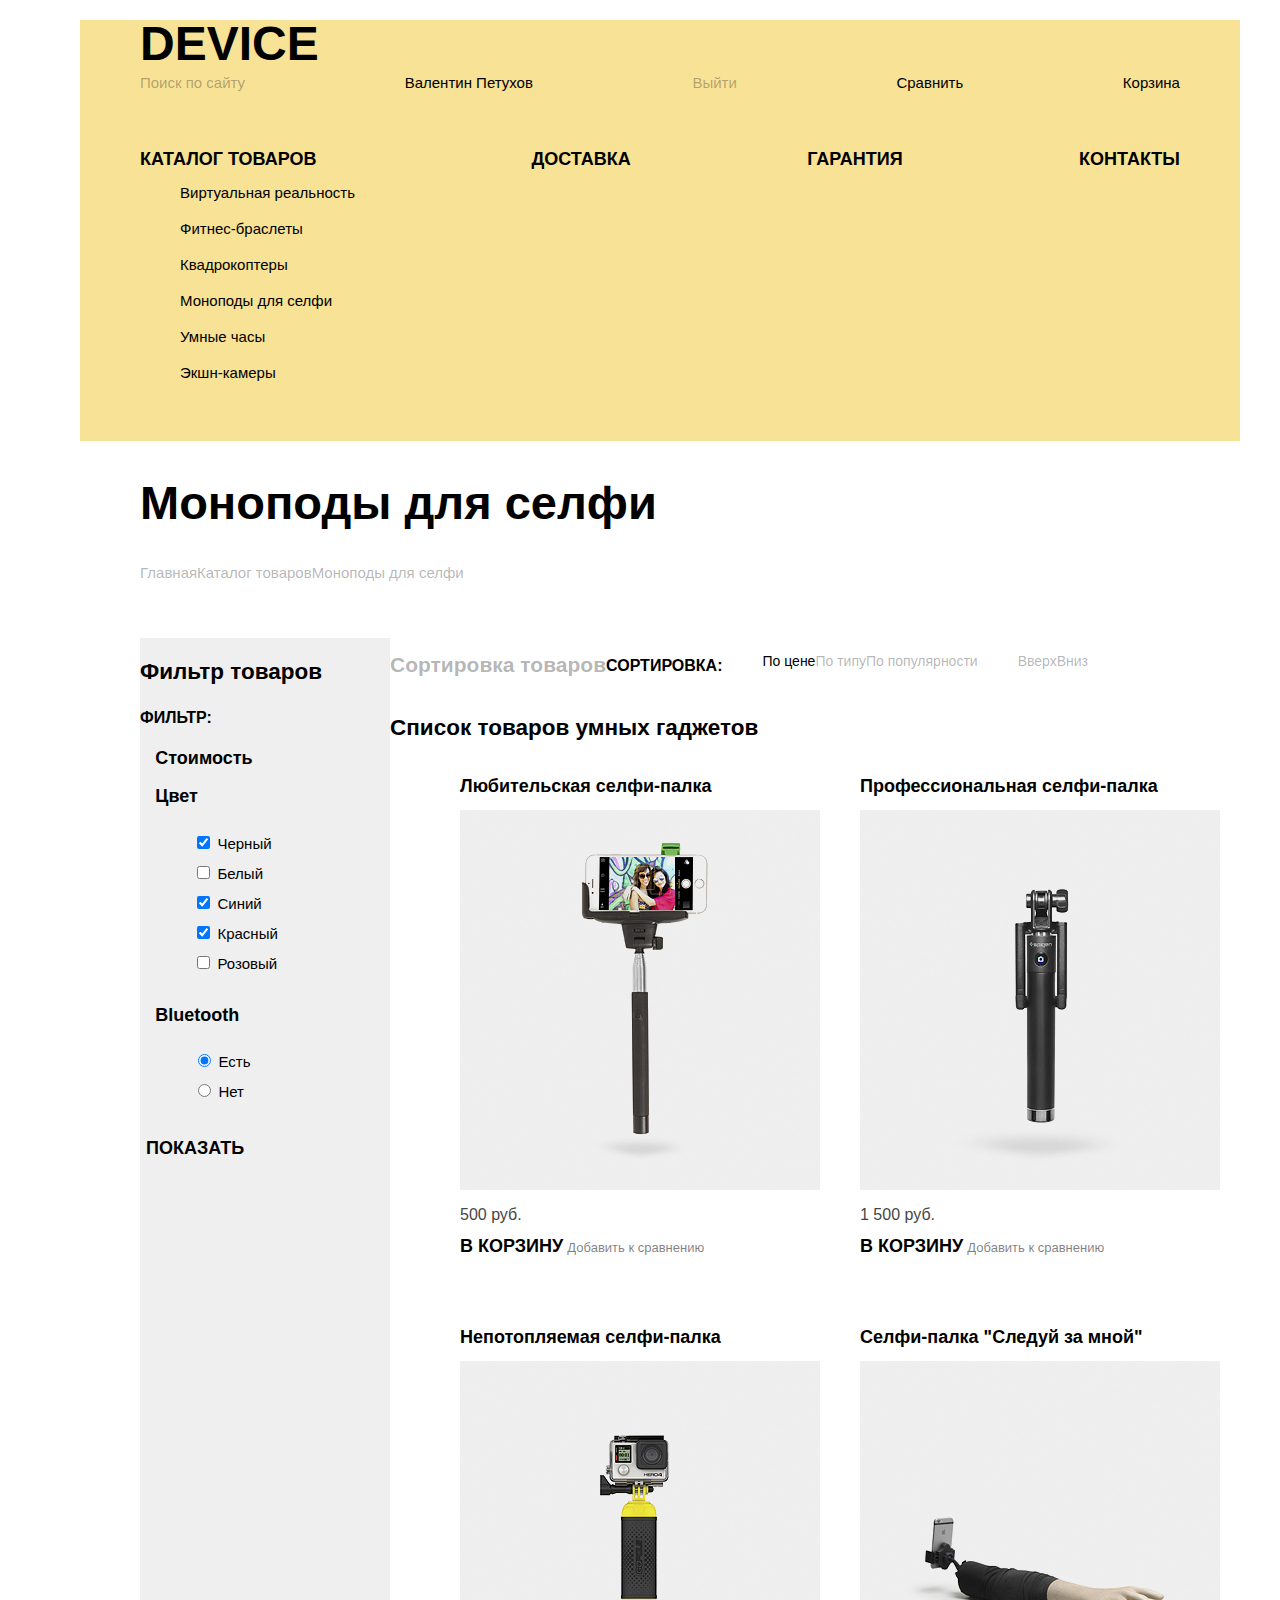
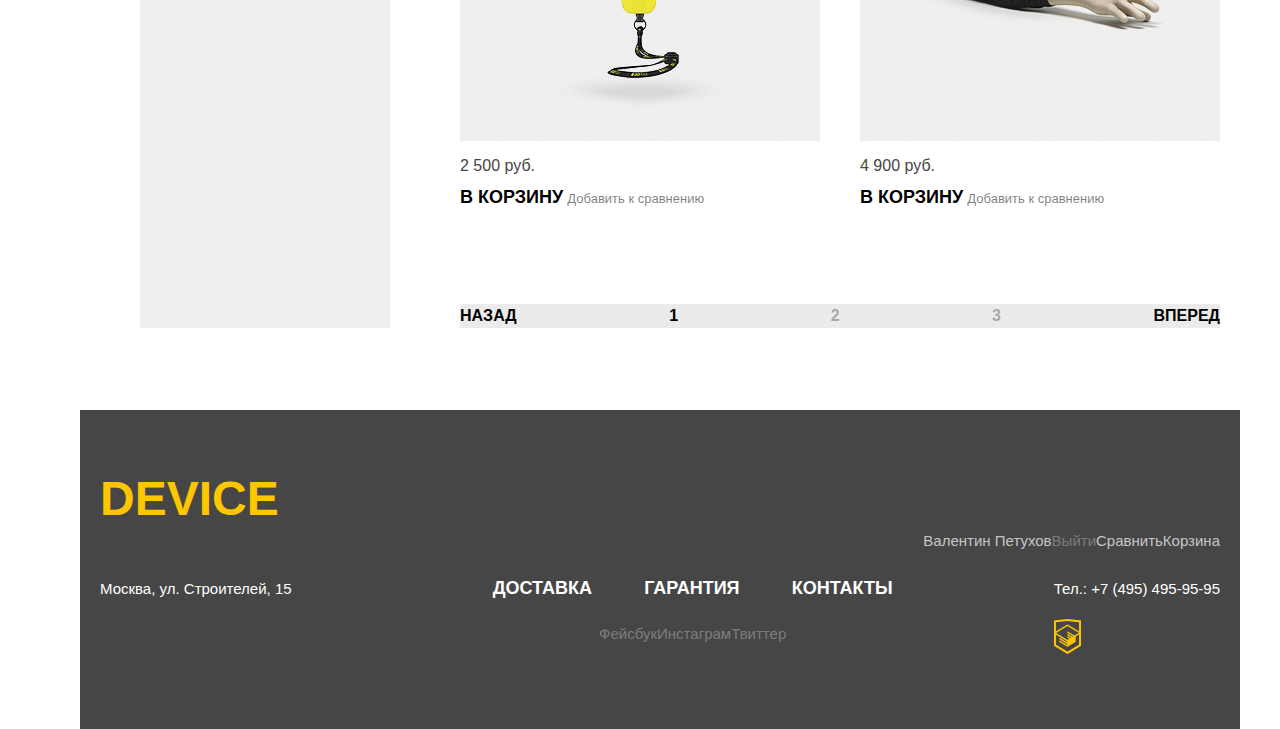
==== catalog.html @ 14d438dd "Сетка главной и каталога" ====
<!DOCTYPE html>
<html lang="ru">
<head>
	<meta charset="UTF-8">
	<title>HTML Academy: Девайс</title>
	<link href="https://fonts.googleapis.com/css?family=Open+Sans:400,700&amp;subset=cyrillic" rel="stylesheet">
    <link href="css/normalize.css" rel="stylesheet">
    <link href="css/style.css" rel="stylesheet">
</head>


<body>
	<header class="main-header catalog-header">
		<nav class="main-navigation">			
			<div class="logo logo-catalog">
				<a href="index.html">DEVICE</a>
			</div>
			<ul class="user-navigation">	
				<li class="user-navigation-search"><a href="#">Поиск по сайту</a></li>
				<li><a href="#">Валентин Петухов</a></li>
				<li class="user-navigation-out"><a href="#">Выйти</a></li>
				<li><a href="#">Сравнить</a></li>
				<li><a href="#">Корзина</a></li>				
			</ul>
			<ul class="site-navigation">
				<li><a href="#">Каталог товаров</a>	
					<ul class="catalog-menu-navigation">
						<li><a href="#">Виртуальная реальность</a></li>
						<li><a href="#">Фитнес-браслеты</a></li>
						<li><a href="#">Квадрокоптеры</a></li>
						<li><a>Моноподы для селфи</a></li>
						<li><a href="#">Умные часы</a></li>
						<li><a href="#">Экшн-камеры</a></li>
					</ul>
				</li>
				<li><a href="#">Доставка</a></li>
				<li><a href="#">Гарантия</a></li>	
				<li><a href="#">Контакты</a></li>		
			</ul>			
		</nav>	
	</header>


	<main class="container catalog-container">
		<h1>Моноподы для селфи</h1>

		<ul class="breadcrumbs">
			<li><a href="index.html">Главная</a></li>
			<li><a href="#">Каталог товаров</a></li>
			<li class="breadcrumbs-current">Моноподы для селфи</li>
		</ul>

    <div class="catalog-columns">
		<section class="aside">
			<h2 class="visually-hidden">Фильтр товаров</h2>
			<h3>Фильтр:</h3>
			<form class="filter" action="https://echo.htmlacademy.ru" method="get">
				<fieldset>
					<legend>Стоимость</legend>			
				</fieldset>

				<fieldset>
					<legend>Цвет</legend>
					<ul>
						<li class="filter-option">
							<input class="visually-hidden filter-input filter-input-checkbox" type="checkbox" name="Черный" id="filter-black" checked>
							<label for="filter-black">Черный</label>
						</li>
						<li class="filter-option">
							<input class="visually-hidden filter-input filter-input-checkbox" type="checkbox" name="Белый" id="filter-white">
						    <label for="filter-white">Белый</label>
					    </li>
						<li class="filter-option">
							<input class="visually-hidden filter-input filter-input-checkbox" type="checkbox" name="Синий" id="filter-blue" checked>
							<label for="filter-blue">Синий</label>
						</li>
						<li class="filter-option">
						    <input class="visually-hidden filter-input filter-input-checkbox" type="checkbox" name="Красный" id="filter-red" checked> 
							<label for="filter-red">Красный</label>
						</li>
						<li class="filter-option">
							<input class="visually-hidden filter-input filter-input-checkbox" type="checkbox" name="Розовый" id="filter-pink">
							<label for="filter-pink">Розовый</label>
						</li>
					</ul>					
				</fieldset>

				<fieldset>
					<legend>Bluetooth</legend>
					<ul>
						<li class="filter-option">
							<input class="visually-hidden filter-input filter-input-radio" type="radio" name="bluetooth" value="yes" id="filter-bluetooth-yes" checked>
							<label for="filter-bluetooth-yes">Есть</label>
						</li>
						<li class="filter-option">
							<input class="visually-hidden filter-input filter-input-radio" type="radio" name="bluetooth" value="no" id="filter-bluetooth-no">
							<label for="filter-bluetooth-no">Нет</label>
						</li>
					</ul>					
				</fieldset>		
				<button type="submit" class="button filter-button">Показать</button>	
			</form>					
		</section>

        <div class="assortment-container">
		<section class="assortment">
			<h2 class="visually-hidden">Сортировка товаров</h2>
			<h3>Сортировка:</h3>
			<ul class="assortment-list">
				<li class="assortment-current"><a>По цене</a></li>
				<li><a href="#">По типу</a></li>
				<li><a href="#">По популярности</a></li>
			</ul>
			
			<ul class="assortment-switches">
				<li><a href="#">Вверх</a></li>
				<li><a href="#">Вниз</a></li>
			</ul>			   			
		</section>


		<section class="catalog">
			<h2 class="visually-hidden">Список товаров умных гаджетов</h2>

			<ul class="catalog-list">				
				<li class="catalog-list-item">
					<article>
					    <h1><a href="catalog-item.html">Любительская селфи-палка</a></h1>
					    <img src="img/item-1.jpg" width="360" height="380" alt="Любительская селфи-палка">		
					    <span>500 руб.</span>
					    <div class="catalog-item-hover">
					    	<a class="button" href="#">В корзину</a>					    
					    	<a href="#">Добавить к сравнению</a>
					    </div>
					</article>			
				</li>
				<li class="catalog-list-item">
					<article>
					    <h1><a href="catalog-item.html">Профессиональная селфи-палка</a></h1>
					    <img src="img/item-2.jpg" width="360" height="380" alt="Профессиональная селфи-палка">	
					    <span>1 500 руб.</span>
					    <div class="catalog-item-hover">
					    	<a class="button" href="#">В корзину</a>					    
					    	<a href="#">Добавить к сравнению</a>
					    </div>
					</article>			
				</li>
				<li class="catalog-list-item">
					<article>
					    <h1><a href="catalog-item.html">Непотопляемая селфи-палка</a></h1>
					    <img src="img/item-3.jpg" width="360" height="380" alt="Непотопляемая селфи-палка">		
					    <span>2 500 руб.</span>
					    <div class="catalog-item-hover">
					    	<a class="button" href="#">В корзину</a>					    
					    	<a href="#">Добавить к сравнению</a>
					    </div>
					</article>			
				</li>
				<li class="catalog-list-item new">
					<article>
					    <h1><a href="catalog-item.html">Селфи-палка "Следуй за мной"</a></h1>
					    <img src="img/item-4.jpg" width="360" height="380" alt="Селфи-палка Следуй за мной">	
					    <span>4 900 руб.</span>	
					    <div class="catalog-item-hover">
					    	<a class="button" href="#">В корзину</a>					    
					    	<a href="#">Добавить к сравнению</a>
					    </div>
					</article>		
				</li>				
            </ul>
		</section>

			
			<ul class="pagination-list">
				<li class="pagination-item-button prev-disabled"><a href="#">Назад</a></li>
				<li class="pagination-item-current"><a>1</a></li>
				<li class="pagination-item"><a href="#">2</a></li>
				<li class="pagination-item"><a href="#">3</a></li>
				<li class="pagination-item-button prev-disabled"><a href="#">Вперед</a></li>
			</ul>
	    </div>	
	</div>		
	</main>


	<footer class="footer">
	<div class="footer-container">

		<div class="logo logo-footer-catalog">
			<a href="index.html">DEVICE</a>
		</div>

		<ul class="user-navigation-footer">	
			<li><a href="#">Валентин Петухов</a></li>
			<li class="user-navigation-footer-out"><a href="#">Выйти</a></li>
			<li><a href="#">Сравнить</a></li>
			<li><a href="#">Корзина</a></li>			
		</ul>

	 <div class=footer-columns> 
		<div class="footer-item">
		<p>Москва, ул. Строителей, 15</p>	
		</div>

        <div class="social-container">
		    <ul class="footer-list">
			    <li><a href="#">Доставка</a></li>
			    <li><a href="#">Гарантия</a></li>
			    <li><a href="#">Контакты</a></li>
		    </ul>

		    <ul class="social-button-list">
			    <li><a class="social-button" href="#">Фейсбук</a></li>
			    <li><a class="social-button" href="#">Инстаграм</a></li>
			    <li><a class="social-button" href="#">Твиттер</a></li>
		    </ul>
	    </div>
		
		<div class="footer-item-container">
		    <div class="footer-item">
		        <p>Тел.: +7 (495) 495-95-95</p>	
		    </div>
		    <a class="logo-academy" href="https://htmlacademy.ru/intensive/htmlcss"><img src="img/logo-html.png" width="27" height="35" alt="Академия"></a>
	   </div>
	</div>

	</div>
	</footer>
</body>
</html>
---- css/style.css ----
@font-face {
  font-family: 'Gilroy';
  src: url('../fonts/gilroyextrabold.woff2') format('woff2'), 
       url('../fonts/gilroyextrabold.woff') format('woff'),
       url('../fonts/gilroy/Gilroyextrabold.ttf') format('ttf');
       font-weight: 800;
       font-style: normal;
   }

@font-face {
  font-family: 'Gilroy';
  src: url('../fonts/gilroylight.woff2') format('woff2'), 
       url('../fonts/gilroylight.woff') format('woff'),
       url('../fonts/gilroy/Gilroylight.ttf') format('ttf');
       font-weight: 300;
       font-style: normal;
   }

@font-face {
  font-family: 'Open-Sans';
  src: url('../fonts/opensans.woff2') format('woff2'), 
       url('../fonts/opensans.woff') format('woff'),
       url('../fonts/OpenSans-Regular.ttf') format('ttf');
       font-weight: 400;
       font-style: normal;
   }

 @font-face {
  font-family: 'Open-Sans';
  src: url('../fonts/opensanslight.woff2') format('woff2'), 
       url('../fonts/opensanslight.woff') format('woff'),
       url('../fonts/OpenSans-Light.ttf') format('ttf');
       font-weight: 300;
       font-style: normal;
   }

   body {
   	margin: 0;
   	padding: 0;

   	font-family: 'Open-Sans', Arial, sans-serif;
   	font-size: 15px;
   	line-height: 30px;
   	font-weight: 400;
    color: #464646;

    background-color: #ffffff;
   }

   a {
   	text-decoration: none;
   }

   .main-navigation {
   	color: #000000;
   	background-color: #f7e296;
   }

   .user-navigation,
   .site-navigation,
   .catalog-menu-navigation {
   	list-style: none;
   }

   .user-navigation a,
   .site-navigation a {
   	color: #000000;
   }

   .user-navigation a:hover,
   .user-navigation a:focus,
   .site-navigation a:hover,
   .site-navigation a:focus,
   .logo a:hover,
   .logo a:focus {
   	color: rgba(0, 0, 0, 0.6);
   }

   .user-navigation a:active,
   .site-navigation a:active,
   .logo a:active {
   	color: rgba(0, 0, 0, 0.3);
   }
   
   .user-navigation-search a,
   .user-navigation-out a {
   	color: rgba(0, 0, 0, 0.3);
   }

   .user-navigation-search a:hover;
   .user-navigation-search a:focus {
   	color: rgba(0, 0, 0, 0.6);
   }
   
   .logo {
   	font-family: 'Gilroy', Verdana, sans-serif;
   	font-size: 48px;
   	line-height: 48px;
   	font-weight: 800;
   	text-transform: uppercase;
   }

   .logo-main a:hover,
   .logo-main a:focus,
   .logo-main a:active {
   	color: #000000;
   }

   .search a {
   	color: rgba(0, 0, 0, 0.3);
   }

   .search a:hover,
   .search a:focus {
   	color: rgba(0, 0, 0, 0.6);
   }

   .site-navigation a,
   .slider-item a {
   	font-family: 'Gilroy', Verdana, sans-serif;
   	font-size: 18px;
   	line-height: 24px;
   	font-weight: 800;
   	text-transform: uppercase;
   }

   .catalog-menu-navigation a {
   	font-family: 'Open-Sans', Arial, sans-serif;
   	font-size: 15px;
   	line-height: 36px;
   	font-weight: 400;
   	text-transform: none;
   }

   .slider-list {
   	list-style: none;
   }

   .slider-item span {
   	font-family: 'Gilroy', Verdana, sans-serif;
   	font-size: 179.2px;
   	line-height: 179.2px;
   	font-weight: 800;
   	color: #000000;
   }

   .slider-item h2 {
   	font-family: 'Gilroy', Verdana, sans-serif;
   	font-size: 47px;
   	line-height: 56px;
   	font-weight: 800;
    color: #000000;
   }

   .value {
   	font-family: 'Gilroy', Verdana, sans-serif;
   	font-size: 36px;
   	line-height: 48px;
   	font-weight: 300;
   	color: #000000;
   }

   .options {
   	font-family: 'Open-Sans', Arial, sans-serif;
   	font-size: 13px;
   	line-height: 20px;
   	font-weight: 300;
   	color: #464646;
   }

   .popular-list {
   	list-style: none;
   }

   .popular-list a {
   	font-family: 'Gilroy', Verdana, sans-serif;
   	font-size: 18px;
   	line-height: 24px;
   	font-weight: 800;
   	color: #000000;
   }

   .slider-item a {
   	color: #000000;
   }

   .slider-item a:active,
   .popular-list a:active {
   	color: rgba(0, 0, 0, 0.3);
   }

   .services {
   	background-color: #e5e5e5;
   }

   .services-button {
   	list-style: none;
   }

   .services-button button {
   	font-family: 'Gilroy', Verdana, sans-serif;
   	font-size: 18px;
   	line-height: 24px;
   	font-weight: 800;

   	text-align: center;
   	vertical-align: middle;
   	color: #000000;
   	background-color: #e5e5e5;
   	text-transform: uppercase;
   	border: none;
   }

   .services-button button:active {
   	color: #f7e184;
   }

   .services-item h3,
   .about-us h2,
   .contacts h2 {
   	font-family: 'Gilroy', Verdana, sans-serif;
   	font-size: 47px;
   	line-height: 48px;
   	font-weight: 800;
   	color: #000000;
   }

   .partners-list {
   	list-style: none;     
   }

   .about-us-list {
   	font-family: 'Gilroy', Verdana, sans-serif;
   	font-size: 16px;
   	line-height: 40px;
   	font-weight: 800;
   	color: #000000;
   }

   .about-us a,
   .contacts a {
   	font-family: 'Gilroy', Verdana, sans-serif;
   	font-size: 18px;
   	line-height: 24px;
   	font-weight: 800;
   	text-transform: uppercase;
   	color: #000000;
   }

   .about-us a:active,
   .contacts a:active {
   	color: rgba(0, 0, 0, 0.3);
   }

   .footer {
   	color: #ffffff;
   	background-color: #464646;
   }

   .logo-footer {
   	color: #ffc600;
   }

   .logo-footer a:hover,
   .logo-footer a:focus,
   .logo-footer a:active {
   	color: #ffc600;
   }

   .footer-list,
   .user-navigation,
   .social-button-list,
   .user-navigation-footer {
   	list-style: none;
   }

   .footer-list a {
   	font-family: 'Gilroy', Verdana, sans-serif;
   	font-size: 18px;
   	line-height: 24px;
   	font-weight: 800;
   	text-transform: uppercase;
   	color: #ffffff;
   }

   .social-button-list a {
   	color: rgba(255, 255, 255, 0.3);
   }

   .social-button-list a:hover,
   .social-button-list a:focus {
   	color: rgba(255, 255, 255, 0.6);
   }

   .social-button-list a:active {
   	color: rgba(255, 255, 255, 0.1);
   }

   .footer-list a:hover,
   .footer-list a:focus {
   	color: rgba(255, 255, 255, 0.6);
   }

   .footer-list a:active {
   	color: rgba(255, 255, 255, 0.3);
   }

   .user-navigation-footer a {
   	color: rgba(255, 255, 255, 0.7);
   	line-height: 36px;
   }

   .user-navigation-footer a:hover,
   .user-navigation-footer a:focus {
   	color: #ffffff;
   }

   .user-navigation-footer a:active {
   	color: rgba(255, 255, 255, 0.3);
   }

   .user-navigation-footer-out a {
   	color: rgba(255, 255, 255, 0.3);
   }

   a.logo-academy {
   	color: #ffc600;
   }

   a.logo-academy:hover,
   a.logo-academy:focus {
   	color: rgba(255, 198, 0, 0.6);
   }

   a.logo-academy:active {
   	color: rgba(255, 198, 0, 0.3);
   }

   .modal {
   	color: #000000;
   	background-color: #ffffff;
   }

   .modal label {
   	font-family: 'Gilroy', Verdana, sans-serif;
   	font-size: 18px;
   	line-height: 24px;
   	font-weight: 800;
   	color: #000000;
   }

   .modal-form-send input[type="text"],
   .modal-form-send input[type="email"],
   .modal-form-send textarea {
   	font-family: 'Open-Sans', Arial, sans-serif;
   	font-size: 14px;
   	line-height: 18px;
   	font-weight: 400;
   	color: rgba(70, 70, 70, 0.4);
   	background-color: #f2f2f2;
   	border: none;
   }

   .modal-form-send input:hover,
   .modal-form-send textarea:hover {
   	background-color: #eaeaea;
   }

   .modal-form-send input:focus,
   .modal-form-send textarea:focus {
   	background-color: #ffffff;
   	border: 3px solid #f7e296;
   }

   .modal button {
   	font-family: 'Gilroy', Verdana, sans-serif;
   	font-size: 18px;
   	line-height: 24px;
   	font-weight: 800;

   	text-align: center;
   	vertical-align: middle;
   	color: #000000;
   	background-color: #ffffff;
   	text-transform: uppercase;
   	border: none;
   }

   .modal button:active {
   	color: rgba(0, 0, 0, 0.3);
   }

   .logo-catalog a {
   	color: #000000;
   }

   .container {
   	font-family: 'Open-Sans', Arial, sans-serif;
   	color: #000000;
   }

   .container h1 {
   	font-family: 'Gilroy', Verdana, sans-serif;
   	font-size: 47px;
   	line-height: 48px;
   	font-weight: 800;
   }

   .breadcrumbs {
   	list-style: none;
   }

   .breadcrumbs a,
   .breadcrumbs-current {
   	color: rgba(0, 0, 0, 0.3);
   }

   .breadcrumbs a:hover,
   .breadcrumbs a:focus {
   	color: rgba(0, 0, 0, 0.6);
   }

   .breadcrumbs a:active {
   	color: rgba(0, 0, 0, 0.1);
   }

   .aside {
   	background-color: #efefef;
   }

   .aside h3 {
   	font-family: 'Gilroy', Verdana, sans-serif;
   	font-size: 16px;
   	line-height: 24px;
   	font-weight: 800;
   	text-transform: uppercase;
   }

   .filter fieldset {
   	border: none;
   }

   .filter legend {
   	font-family: 'Gilroy', Verdana, sans-serif;
   	font-size: 18px;
   	line-height: 24px;
   	font-weight: 800;
   }

   .filter ul {
   	list-style: none;
   }

   .filter label {
   	font-weight: 300;
   }

   .filter-input:hover,
   .filter-input:focus {
    color: #606060;
   }

   .filter-input:active {
   	color: #000000;
   }

   .filter-input:disabled + label {
    color: #b3b3b3;
   }

   .filter button {
   	font-family: 'Gilroy', Verdana, sans-serif;
   	font-size: 18px;
   	line-height: 24px;
   	font-weight: 800;
   	text-transform: uppercase;

   	text-align: center;
   	vertical-align: middle;
   	background-color: #efefef;
   	border: none;
   }

   .assortment {
   	font-size: 14px;
   	line-height: 18px;
   	font-weight: 400;
   	color: rgba(0, 0, 0, 0.3);
   }

   .assortment h3 {
   	font-family: 'Gilroy', Verdana, sans-serif;
   	font-size: 16px;
   	line-height: 24px;
   	font-weight: 800;
   	text-transform: uppercase;
   	color: #000000;
   }

   .assortment-list,
   .assortment-switches {
   	list-style: none;
   }

   .assortment-list a,
   .assortment-switches a {
   	color: rgba(0, 0, 0, 0.3);
   }

   .assortment-list a:hover,
   .assortment-switches a:hover {
   	color: rgba(0, 0, 0, 0.6);
   }

   .assortment-list a:active,
   .assortment-switches a:active,
   .assortment-current a {
   	color: #000000;
   }

   .catalog-list {
   	list-style: none;
   }

   .catalog-list h1 {
   	font-family: 'Gilroy', Verdana, sans-serif;
   	font-size: 18px;
   	line-height: 24px;
   	font-weight: 800;
   }

   .catalog-list-item a {
   	color: #000000;
   }

   .catalog-list-item span {
   	font-family: 'Gilroy', Verdana, sans-serif;
   	font-size: 16px;
   	line-height: 24px;
   	font-weight: 300;
   	color: #464646;
   }

   .catalog-item-hover a {
   	font-family: 'Open-Sans', Arial, sans-serif;
   	font-size: 13px;
   	line-height: 36px;
   	font-weight: 300;
   	color: rgba(0, 0, 0, 0.5);
   }

   .catalog-item-hover a:hover {
   	color: #000000;
   }

   .catalog-item-hover a:active {
   	color: rgba(0, 0, 0, 0.2);
   }

   .catalog-item-hover .button {
   	font-family: 'Gilroy', Verdana, sans-serif;
   	font-size: 18px;
   	line-height: 24px;
   	font-weight: 800;
   	color: #000000;
   	text-transform: uppercase;
   }

   .catalog-item-hover .button:active {
   	color: rgba(0, 0, 0, 0.3);
   }

   .pagination-list {
   	list-style: none;
   	background-color: #ebebeb;

   	font-family: 'Gilroy', Verdana, sans-serif;
   	font-size: 16px;
   	line-height: 24px;
   	font-weight: 800;
   	text-transform: uppercase;
   }

   .pagination-item-button a,
   .pagination-item-current a {
   	color: #000000;
   }

   .pagination-item a {
   	color: rgba(0, 0, 0, 0.3);
   }

   .pagination-item a:hover,
   .pagination-item a:focus {
   	color: rgba(0, 0, 0, 0.6);
   }

   .pagination-item a:active {
   	color: #000000;
   }

   .logo-footer-catalog a {
   	color: #ffc600;
   }

   .logo-footer-catalog a:hover,
   .logo-footer-catalog a:focus {
   	color: rgba(255, 198, 0, 0.6);
   }

   .logo-footer-catalog a:active {
   	color: rgba(255, 198, 0, 0.3);
   }

/*Сеточные стили*/

html,
body {
	width: 1160px;
	margin: 0 auto;
	padding: 0 20px;
}

.main-header {
	margin: 0;
	margin-top: 20px;
	margin-bottom: 105px;
	padding: 0;
}

.main-navigation {
	padding: 0 60px;
	margin: 0;	
	display: flex;
	flex-direction: column;
}

.logo-main {
	padding: 0;
	padding-bottom: 35px;
	margin: 0;
}

.user-navigation {
	margin: 0;
	padding: 0;
	padding-bottom: 47px;
	display: flex;
	justify-content: space-between;
}

.site-navigation {
	margin: 0;
	padding: 0;
	padding-bottom: 50px;
	display: flex;
	justify-content: space-between;
}

.slider {
	margin: 0;
	padding: 0 60px;
}

.slider-item {
	margin: 0;
	padding: 0;
	display: flex;
	justify-content: space-between;
}

.slider-item .header-container {
	width: 500px;
	display: flex;
	flex-direction: column; 
}

.slider-list {
	display: flex;
}

.container {
	margin: 0;
	padding: 0;
}

.popular {
	margin: 0;
	padding: 0;
	padding-bottom: 80px;
}

.popular-list {
	display: flex;
	justify-content: space-between;	
}

.popular-list li {
	width: 160px;
}

.services {
	margin: 0;
	padding: 0;
	padding-bottom: 70px;
}

.services-container {
	width: 100%;
	padding-top: 82px;
	display: flex;
}

.services-button {
	margin: 0;
	padding: 0;
	width: 280px;
}

.services-item {
	margin: 0;
	padding: 0;
	padding-left: 120px;
}

.partners {
	padding: 95px 20px;
}

.partners-list {
	display: flex;
}

.main-container {
	padding: 0;
	margin: 0;
	display: flex;
	justify-content: space-between;
}

.footer {
	margin: 0;
	margin-top: 82px;
	padding: 65px 20px;
}

.footer-container {
	width: 100%;
	margin: 0 auto;
	padding: 0;
}

.footer-columns {
	width: 100%;
	margin: 0 auto;
	padding: 0;
	display: flex;
	justify-content: space-between;
}

.social-container {
	width: 440px;
}

.footer-list {
	display: flex;
	justify-content: space-between;
}

.social-button-list {
	display: flex;
	justify-content: center;
}

.user-navigation-footer {
	margin: 0;
	padding: 0;
	display: flex;
	justify-content: flex-end;
}

.catalog-header {
	margin: 0;
	margin-top: 20px;
	margin-bottom: 38px;
	padding: 0px;
}

.catalog-container {
	margin: 0;
	padding: 0 20px;
	padding-left: 60px;
}

.catalog-container h1 {
	margin: 0,
	margin-bottom: 25px;
}

.breadcrumbs {
	margin: 0;
	margin-bottom: 50px;
	padding: 0;
	display: flex;
	justify-content: flex-start;
}

.aside {
	margin: 0;
	padding: 0;
	width: 270px;
}

.assortment-container {
	margin: 0;
	padding: 0;
	width: 830px;
}

.catalog-columns {
	display: flex;
	justify-content: space-between;
}

.assortment {
	display: flex;
	justify-content: flex-start;
}

.assortment-list {
	display: flex;
	justify-content: flex-start;
}

.assortment-switches {
	display: flex;
	justify-content: flex-end;
}

.catalog-list-item {
	width: 360px;
	min-height: 460px;
	margin-left: 40px;
	margin-bottom: 47px;
}

.catalog-list-item:nth-child(2n+1) {
	margin-left: 70px;
}

.catalog-list-item:nth-child(2n) {
	margin-right: 0px;
}

.catalog-list {
	margin: 0;
	padding: 0;
	display: flex;
	flex-wrap: wrap;
	margin-bottom: 40px;
}

.pagination-list {
	padding: 0;
	margin: 0;
	width: 760px;
	margin-left: 70px;
	display: flex;
	justify-content: space-between;
}
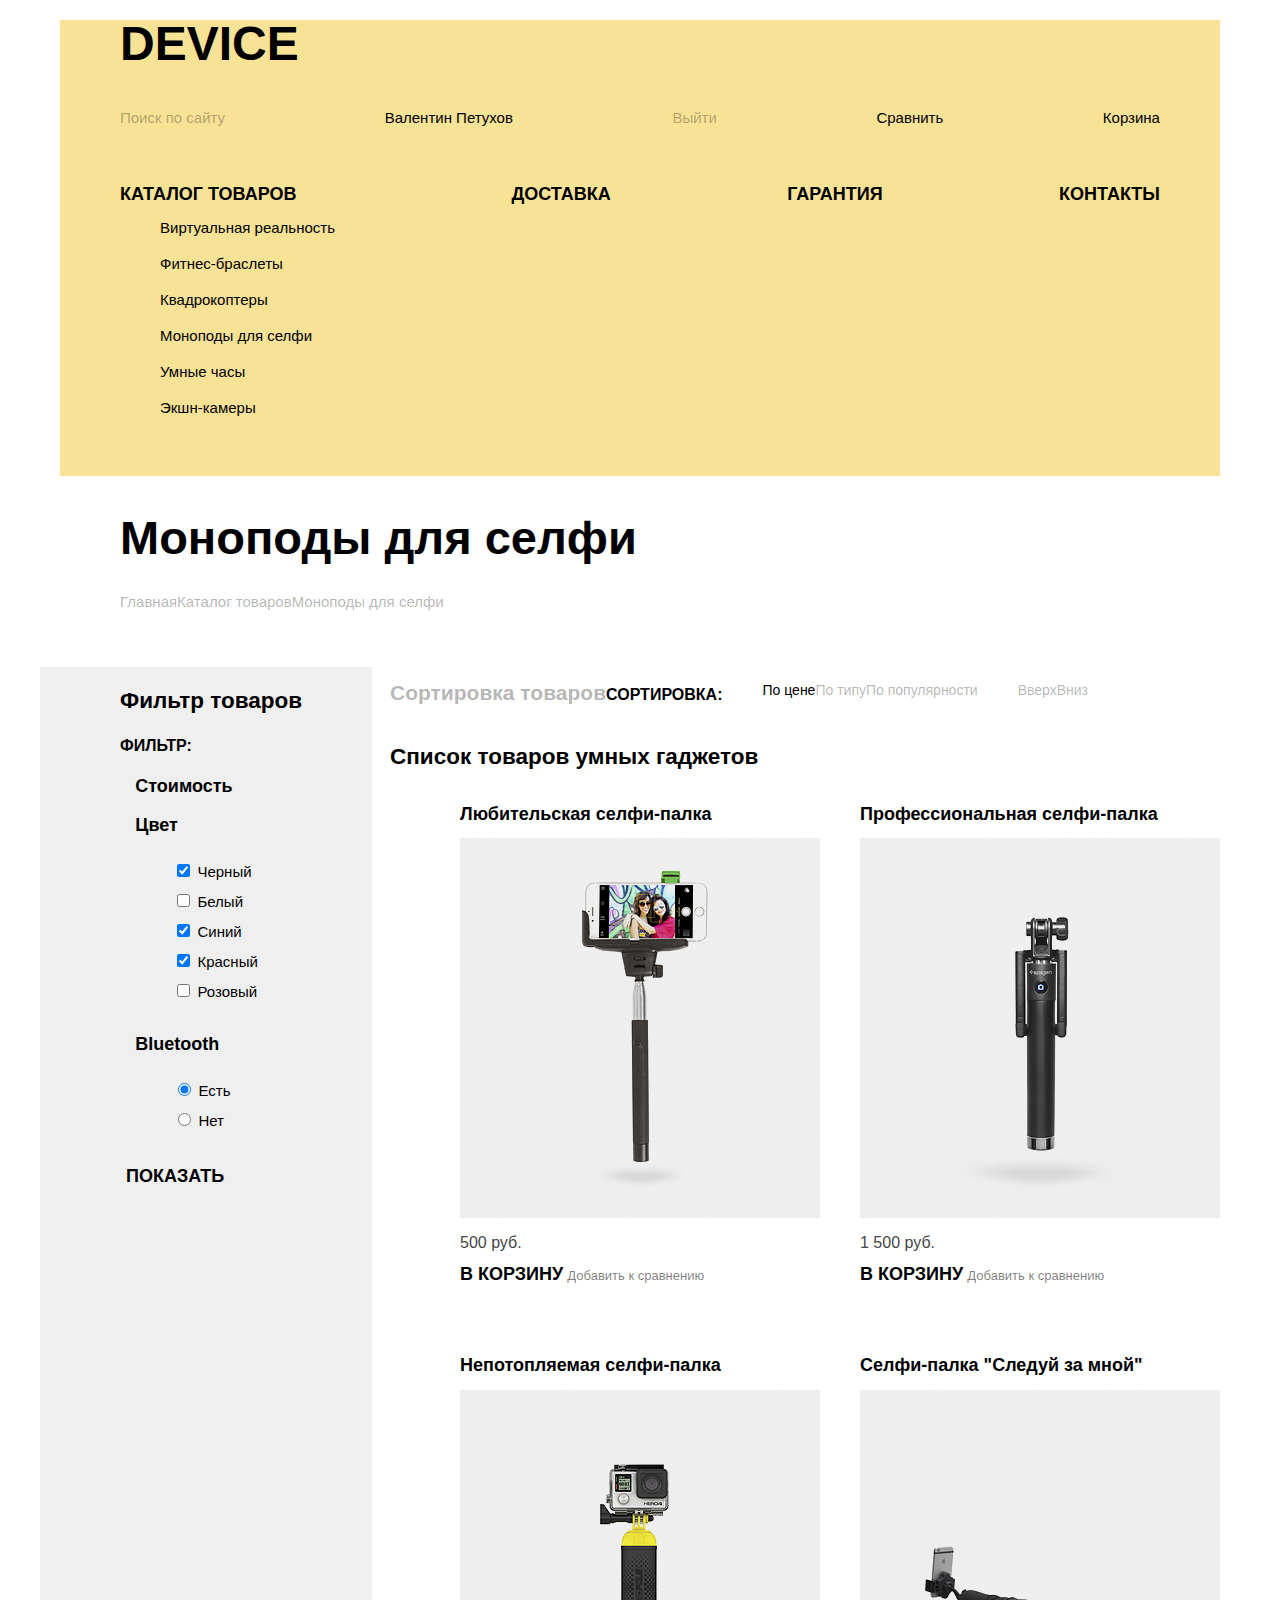
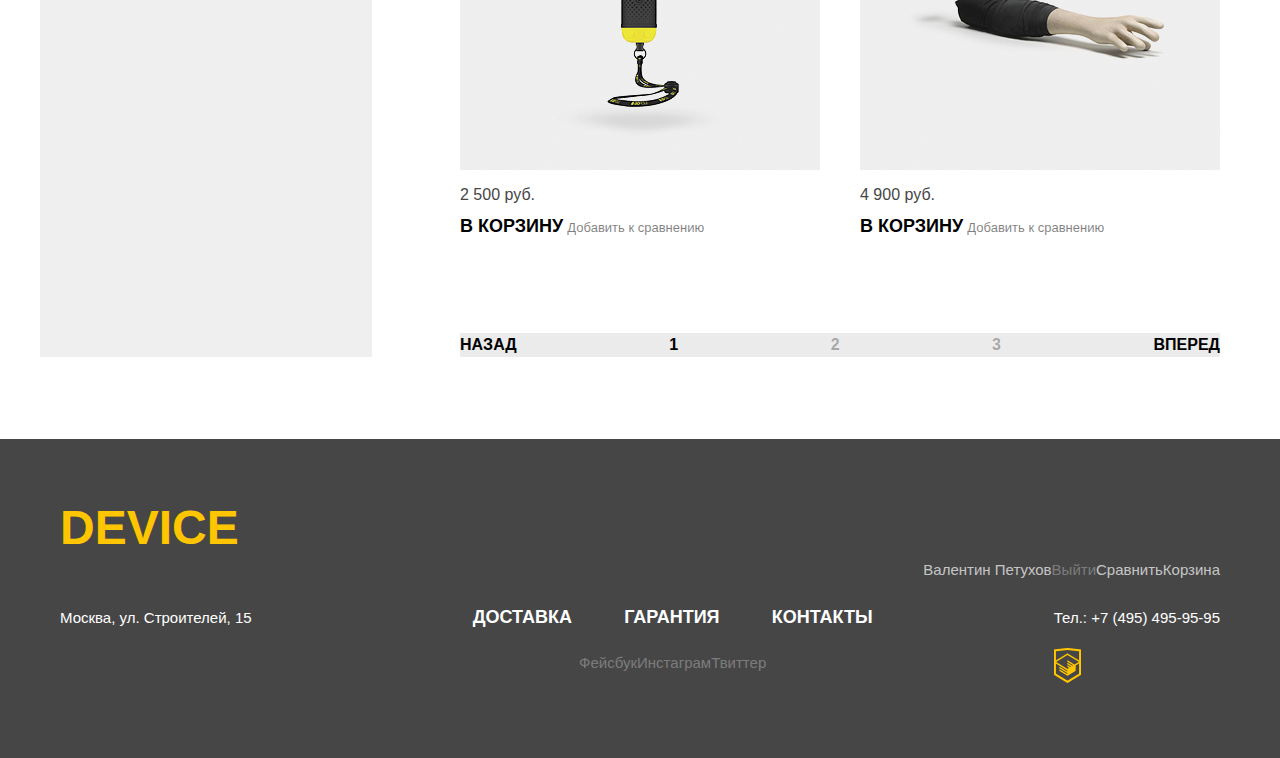
==== commit f36b83c2: "Сетка исправленной главной и каталога" ====
--- a/catalog.html
+++ b/catalog.html
@@ -41,17 +41,20 @@
 	</header>
 
 
-	<main class="container catalog-container">
+	<main class="container">
+		<div class="catalog-container">
 		<h1>Моноподы для селфи</h1>
-
-		<ul class="breadcrumbs">
-			<li><a href="index.html">Главная</a></li>
-			<li><a href="#">Каталог товаров</a></li>
-			<li class="breadcrumbs-current">Моноподы для селфи</li>
-		</ul>
+		    <ul class="breadcrumbs">
+			    <li><a href="index.html">Главная</a></li>
+			    <li><a href="#">Каталог товаров</a></li>
+			    <li class="breadcrumbs-current">Моноподы для селфи</li>
+		    </ul>
+		</div>
 
     <div class="catalog-columns">
 		<section class="aside">
+
+			<div class="aside-container">
 			<h2 class="visually-hidden">Фильтр товаров</h2>
 			<h3>Фильтр:</h3>
 			<form class="filter" action="https://echo.htmlacademy.ru" method="get">
@@ -99,7 +102,8 @@
 					</ul>					
 				</fieldset>		
 				<button type="submit" class="button filter-button">Показать</button>	
-			</form>					
+			</form>	
+			</div>				
 		</section>
 
         <div class="assortment-container">
@@ -179,7 +183,7 @@
 				<li class="pagination-item-button prev-disabled"><a href="#">Вперед</a></li>
 			</ul>
 	    </div>	
-	</div>		
+	</div>	
 	</main>
 
 
--- a/css/style.css
+++ b/css/style.css
@@ -616,77 +616,79 @@
 
 html,
 body {
+	min-width: 1200px;
+	padding: 0;
+	margin: 0;
+}
+
+.main-header {
+	width: 1160px;
+	margin: 0 auto;
+	margin-top: 20px;
+	margin-bottom: 105px;
+	padding: 0 20px;
+}
+
+.main-navigation {
+	padding: 0 60px;
+	margin: 0;	
+	display: flex;
+	flex-direction: column;
+}
+
+.logo-main {
+	padding: 0;
+	padding-bottom: 35px;
+	margin: 0;
+}
+
+.user-navigation {
+	margin: 0;
+	padding: 0;
+	padding-bottom: 47px;
+	display: flex;
+	justify-content: space-between;
+}
+
+.site-navigation {
+	margin: 0;
+	padding: 0;
+	padding-bottom: 50px;
+	display: flex;
+	justify-content: space-between;
+}
+
+.slider {
+	margin: 0;
+	padding: 0 60px;
+}
+
+.slider-item {
+	margin: 0;
+	padding: 0;
+	display: flex;
+	justify-content: space-between;
+}
+
+.slider-item .header-container {
+	width: 500px;
+	display: flex;
+	flex-direction: column; 
+}
+
+.slider-list {
+	display: flex;
+}
+
+.container {
+	margin: 0;
+	padding: 0;
+}
+
+.popular {
 	width: 1160px;
 	margin: 0 auto;
 	padding: 0 20px;
-}
-
-.main-header {
-	margin: 0;
-	margin-top: 20px;
-	margin-bottom: 105px;
-	padding: 0;
-}
-
-.main-navigation {
-	padding: 0 60px;
-	margin: 0;	
-	display: flex;
-	flex-direction: column;
-}
-
-.logo-main {
-	padding: 0;
-	padding-bottom: 35px;
-	margin: 0;
-}
-
-.user-navigation {
-	margin: 0;
-	padding: 0;
-	padding-bottom: 47px;
-	display: flex;
-	justify-content: space-between;
-}
-
-.site-navigation {
-	margin: 0;
-	padding: 0;
-	padding-bottom: 50px;
-	display: flex;
-	justify-content: space-between;
-}
-
-.slider {
-	margin: 0;
-	padding: 0 60px;
-}
-
-.slider-item {
-	margin: 0;
-	padding: 0;
-	display: flex;
-	justify-content: space-between;
-}
-
-.slider-item .header-container {
-	width: 500px;
-	display: flex;
-	flex-direction: column; 
-}
-
-.slider-list {
-	display: flex;
-}
-
-.container {
-	margin: 0;
-	padding: 0;
-}
-
-.popular {
-	margin: 0;
-	padding: 0;
 	padding-bottom: 80px;
 }
 
@@ -700,58 +702,67 @@
 }
 
 .services {
+	min-width: 1160px;        
+    width: 100%; 
+    
 	margin: 0;
 	padding: 0;
 	padding-bottom: 70px;
 }
 
 .services-container {
+	width: 1160px;
+	padding: 0 20px;
+	padding-top: 82px;
+	margin: 0 auto;
+	display: flex;
+}
+
+.services-button {
+	margin: 0;
+	padding: 0;
+	width: 280px;
+}
+
+.services-item {
+	margin: 0;
+	padding: 0;
+	padding-left: 120px;
+}
+
+.partners {
+	width: 1160px;
+	margin: 0;
+	padding: 95px 20px;
+}
+
+.partners-list {
+	display: flex;
+}
+
+.main-container {
+	width: 1160px;
+	padding: 0 20px;
+	margin: 0 auto;
+	display: flex;
+	justify-content: space-between;
+}
+
+.footer {
+	min-width: 1160px;
 	width: 100%;
-	padding-top: 82px;
-	display: flex;
-}
-
-.services-button {
-	margin: 0;
-	padding: 0;
-	width: 280px;
-}
-
-.services-item {
-	margin: 0;
-	padding: 0;
-	padding-left: 120px;
-}
-
-.partners {
-	padding: 95px 20px;
-}
-
-.partners-list {
-	display: flex;
-}
-
-.main-container {
-	padding: 0;
-	margin: 0;
-	display: flex;
-	justify-content: space-between;
-}
-
-.footer {
+	padding: 0;
 	margin: 0;
 	margin-top: 82px;
+}
+
+.footer-container {
+	width: 1160px;
+	margin: 0 auto;
 	padding: 65px 20px;
 }
 
-.footer-container {
-	width: 100%;
-	margin: 0 auto;
-	padding: 0;
-}
-
 .footer-columns {
-	width: 100%;
 	margin: 0 auto;
 	padding: 0;
 	display: flex;
@@ -780,20 +791,26 @@
 }
 
 .catalog-header {
-	margin: 0;
-	margin-top: 20px;
 	margin-bottom: 38px;
-	padding: 0px;
-}
-
+}
+
+.logo-catalog {
+	padding: 0;
+	padding-bottom: 35px;
+	margin: 0;
+}
+ 
 .catalog-container {
-	margin: 0;
-	padding: 0 20px;
-	padding-left: 60px;
+	width: 1100px;
+	margin: 0 auto;
+	padding: 0;
+	padding-left: 80px;
+	padding-right: 20px;
 }
 
 .catalog-container h1 {
-	margin: 0,
+	margin: 0;	
+	padding: 0;	
 	margin-bottom: 25px;
 }
 
@@ -805,21 +822,34 @@
 	justify-content: flex-start;
 }
 
+.catalog-columns {
+	width: 1200px;
+	margin: 0 auto;
+	padding: 0;
+	display: flex;
+	justify-content: space-between;
+}
+
 .aside {
 	margin: 0;
-	padding: 0;
-	width: 270px;
+	margin-right: auto;
+	padding: 0;
+	
+}
+
+.aside-container {
+	width: 200px;
+	width: 100%;
+	padding: 0;
+	padding-right: 70px;
+	padding-left: 80px;
 }
 
 .assortment-container {
 	margin: 0;
 	padding: 0;
+	padding-right: 20px;
 	width: 830px;
-}
-
-.catalog-columns {
-	display: flex;
-	justify-content: space-between;
 }
 
 .assortment {
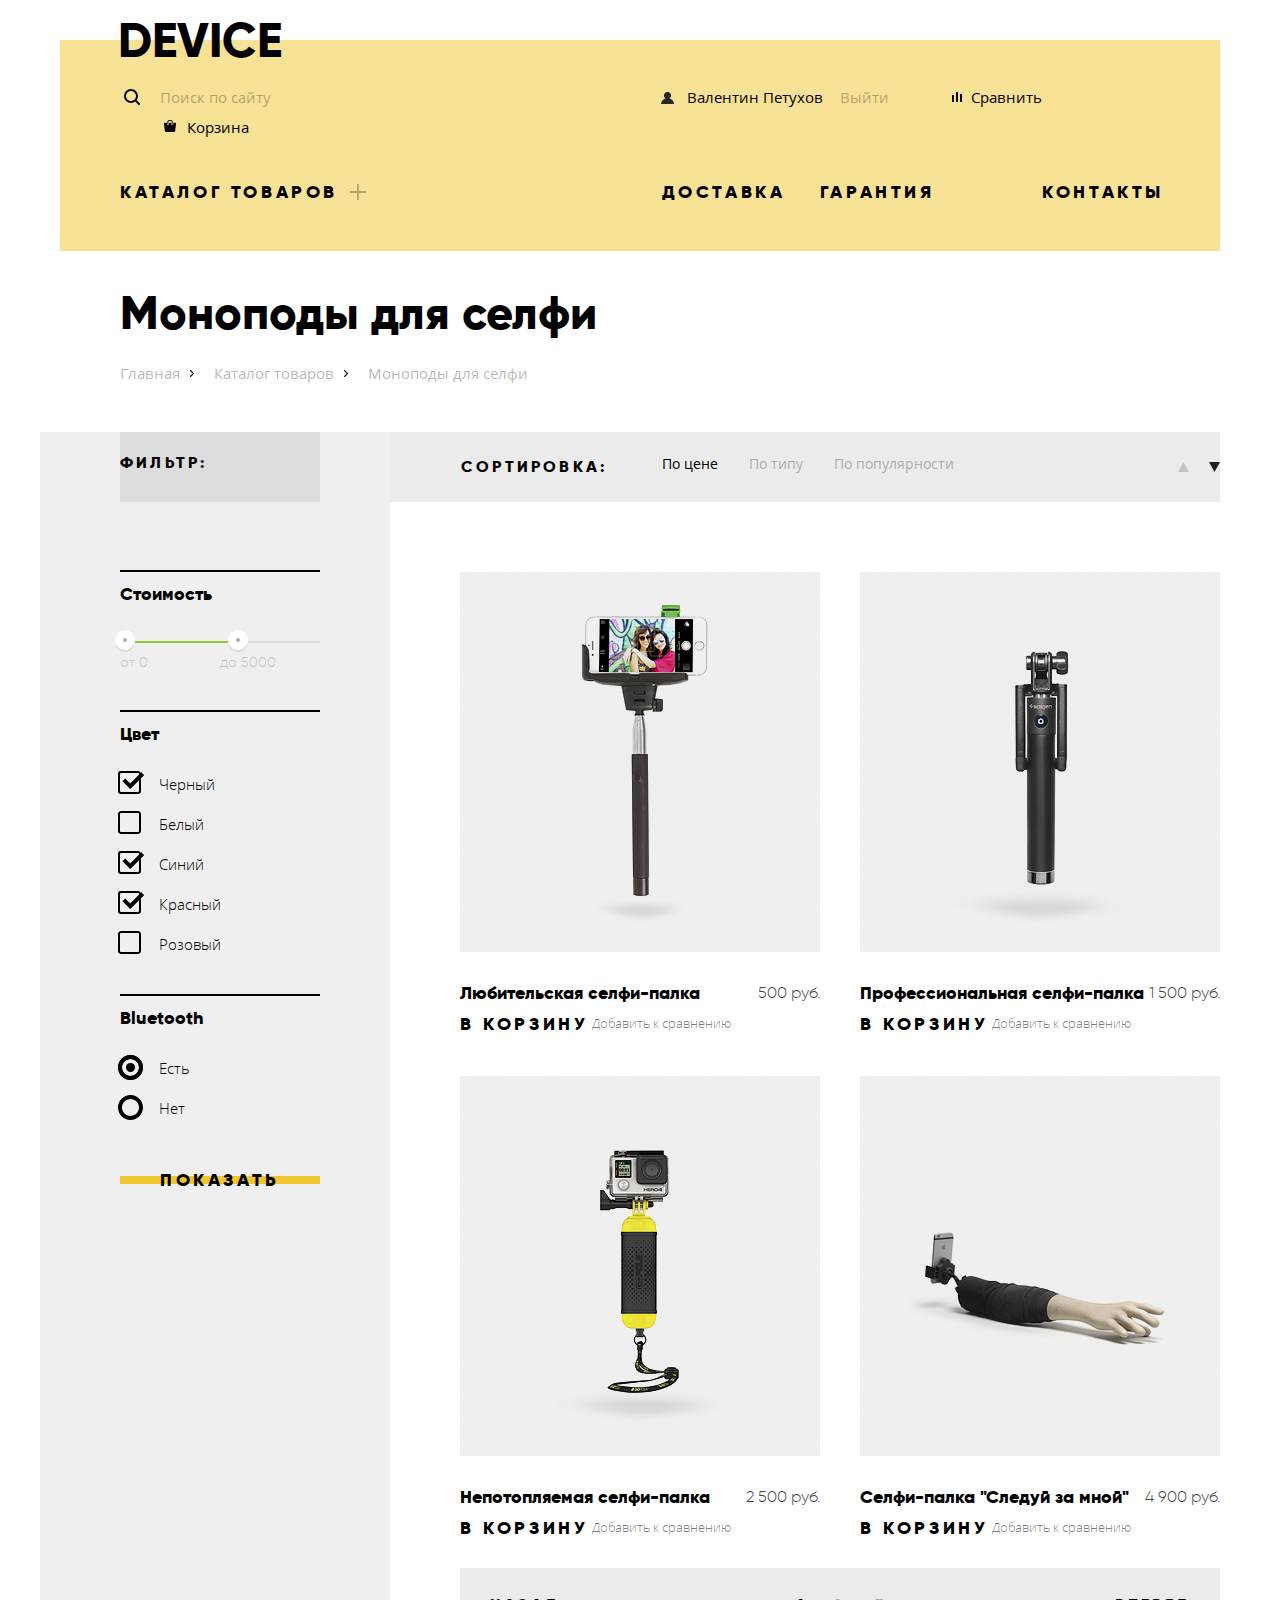
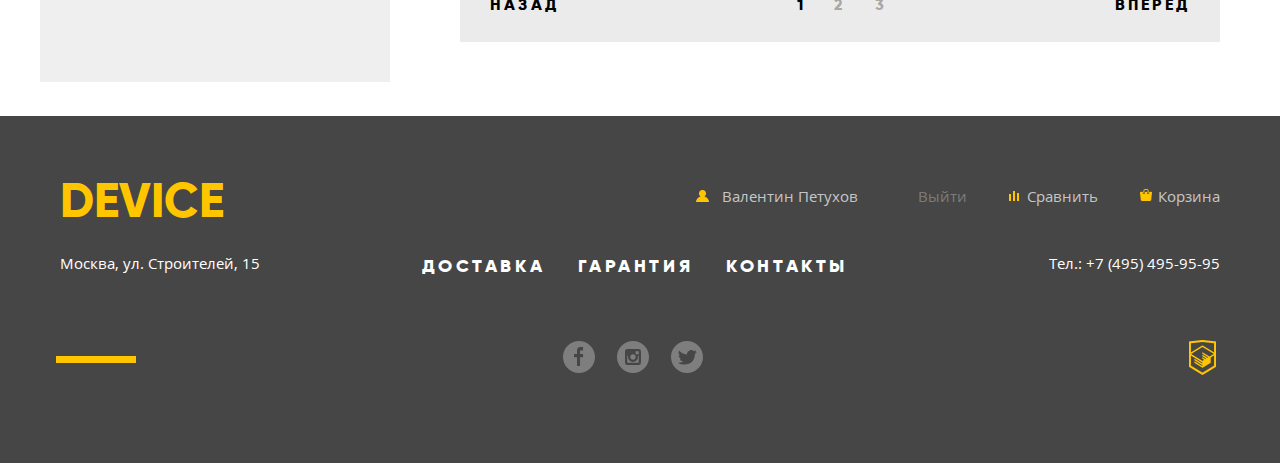
==== commit 6b2f36ae: "Декоративные элементы главной и каталога" ====
--- a/catalog.html
+++ b/catalog.html
@@ -11,31 +11,31 @@
 
 <body>
 	<header class="main-header catalog-header">
-		<nav class="main-navigation">			
+		<nav class="main-navigation catalog-navigation">			
 			<div class="logo logo-catalog">
 				<a href="index.html">DEVICE</a>
 			</div>
-			<ul class="user-navigation">	
-				<li class="user-navigation-search"><a href="#">Поиск по сайту</a></li>
-				<li><a href="#">Валентин Петухов</a></li>
-				<li class="user-navigation-out"><a href="#">Выйти</a></li>
-				<li><a href="#">Сравнить</a></li>
-				<li><a href="#">Корзина</a></li>				
+			<ul class="user-navigation catalog-user-navigation">	
+				<li class="search-link"><a href="#">Поиск по сайту</a></li>
+				<li class="catalog-user-link"><a href="#">Валентин Петухов</a></li>
+				<li class="user-link-out"><a href="#">Выйти</a></li>
+				<li class="catalog-compare-link"><a href="#">Сравнить</a></li>
+				<li class="catalog-cart-link"><a href="#">Корзина</a></li>				
 			</ul>
-			<ul class="site-navigation">
-				<li><a href="#">Каталог товаров</a>	
-					<ul class="catalog-menu-navigation">
+			<ul class="site-navigation catalog-site-navigation">
+				<li class="catalog-link"><a href="#">Каталог товаров</a>	
+					<!--<ul class="catalog-menu-navigation">
 						<li><a href="#">Виртуальная реальность</a></li>
 						<li><a href="#">Фитнес-браслеты</a></li>
 						<li><a href="#">Квадрокоптеры</a></li>
 						<li><a>Моноподы для селфи</a></li>
 						<li><a href="#">Умные часы</a></li>
 						<li><a href="#">Экшн-камеры</a></li>
-					</ul>
-				</li>
-				<li><a href="#">Доставка</a></li>
-				<li><a href="#">Гарантия</a></li>	
-				<li><a href="#">Контакты</a></li>		
+					</ul>-->
+				</li>
+				<li class="delivery-link"><a href="#">Доставка</a></li>
+				<li class="guarantee-link"><a href="#">Гарантия</a></li>	
+				<li class="contacts-link"><a href="#">Контакты</a></li>		
 			</ul>			
 		</nav>	
 	</header>
@@ -53,14 +53,26 @@
 
     <div class="catalog-columns">
 		<section class="aside">
-
 			<div class="aside-container">
-			<h2 class="visually-hidden">Фильтр товаров</h2>
-			<h3>Фильтр:</h3>
-			<form class="filter" action="https://echo.htmlacademy.ru" method="get">
-				<fieldset>
-					<legend>Стоимость</legend>			
-				</fieldset>
+			    <h2 class="visually-hidden">Фильтр товаров</h2>
+			    <div class="aside-title">
+			        <h3>Фильтр:</h3>
+			    </div>
+			    <form class="filter" action="https://echo.htmlacademy.ru" method="get">
+				    <fieldset>
+					    <legend>Стоимость</legend>	
+					    <div class="range-controls">
+					    	<div class="scale">
+					    		<div class="bar"></div>	
+					    	</div>
+					    	<button class="toggle toggle-min"></button>
+					    	<button class="toggle toggle-max"></button>	    	
+					    </div>
+					    <div class="price-controls">
+					        <label class="min-price">от <input type="text" name="min-price" value="0"></label>
+					        <label class="max-price">до <input type="text" name="max-price" value="5000"></label>  
+					    </div> 	
+					</fieldset>
 
 				<fieldset>
 					<legend>Цвет</legend>
@@ -101,7 +113,7 @@
 						</li>
 					</ul>					
 				</fieldset>		
-				<button type="submit" class="button filter-button">Показать</button>	
+				<button type="submit" class="button button-filter">Показать</button>	
 			</form>	
 			</div>				
 		</section>
@@ -112,13 +124,17 @@
 			<h3>Сортировка:</h3>
 			<ul class="assortment-list">
 				<li class="assortment-current"><a>По цене</a></li>
-				<li><a href="#">По типу</a></li>
-				<li><a href="#">По популярности</a></li>
+				<li class="assortment-item"><a href="#">По типу</a></li>
+				<li class="assortment-item"><a href="#">По популярности</a></li>
 			</ul>
 			
 			<ul class="assortment-switches">
-				<li><a href="#">Вверх</a></li>
-				<li><a href="#">Вниз</a></li>
+				<li><a href="#"><span class="visually-hidden">Вверх</span>
+					<svg xmlns="http://www.w3.org/2000/svg" width="11" height="10" viewBox="0 0 11 10"><path fill="#231F20" d="M5.5 0L0 10h11z"/></svg>
+				</a></li>
+				<li><a class="current" href="#"><span class="visually-hidden">Вниз</span>
+					<svg xmlns="http://www.w3.org/2000/svg" width="11" height="10" viewBox="0 0 11 10"><path fill="#231F20" d="M5.5 10L0 0h11"/></svg>
+				</a></li>
 			</ul>			   			
 		</section>
 
@@ -129,44 +145,52 @@
 			<ul class="catalog-list">				
 				<li class="catalog-list-item">
 					<article>
-					    <h1><a href="catalog-item.html">Любительская селфи-палка</a></h1>
-					    <img src="img/item-1.jpg" width="360" height="380" alt="Любительская селфи-палка">		
-					    <span>500 руб.</span>
-					    <div class="catalog-item-hover">
-					    	<a class="button" href="#">В корзину</a>					    
+					    <img src="img/item-1.jpg" width="360" height="380" alt="Любительская селфи-палка">
+					    <div class="catalog-item-title">
+					        <h1><a href="catalog-item.html">Любительская селфи-палка</a></h1>
+					        <span>500 руб.</span>
+					    </div>
+					    <div class="catalog-item-hover">
+					    	<a class="button" href="#">В корзину</a>				    
 					    	<a href="#">Добавить к сравнению</a>
 					    </div>
 					</article>			
 				</li>
 				<li class="catalog-list-item">
 					<article>
-					    <h1><a href="catalog-item.html">Профессиональная селфи-палка</a></h1>
-					    <img src="img/item-2.jpg" width="360" height="380" alt="Профессиональная селфи-палка">	
-					    <span>1 500 руб.</span>
-					    <div class="catalog-item-hover">
-					    	<a class="button" href="#">В корзину</a>					    
+					    <img src="img/item-2.jpg" width="360" height="380" alt="Профессиональная селфи-палка">
+					    <div class="catalog-item-title">
+					        <h1><a href="catalog-item.html">Профессиональная селфи-палка</a></h1>
+					        <span>1 500 руб.</span>
+					    </div>
+					    <div class="catalog-item-hover">
+					    	<a class="button" href="#">В корзину</a>				    
 					    	<a href="#">Добавить к сравнению</a>
 					    </div>
 					</article>			
 				</li>
 				<li class="catalog-list-item">
 					<article>
-					    <h1><a href="catalog-item.html">Непотопляемая селфи-палка</a></h1>
-					    <img src="img/item-3.jpg" width="360" height="380" alt="Непотопляемая селфи-палка">		
-					    <span>2 500 руб.</span>
-					    <div class="catalog-item-hover">
-					    	<a class="button" href="#">В корзину</a>					    
+					    <img src="img/item-3.jpg" width="360" height="380" alt="Непотопляемая селфи-палка">
+					    <div class="catalog-item-title">
+					        <h1><a href="catalog-item.html">Непотопляемая селфи-палка</a></h1>
+					        <span>2 500 руб.</span>
+					    </div>
+					    <div class="catalog-item-hover">
+					    	<a class="button" href="#">В корзину</a>				    
 					    	<a href="#">Добавить к сравнению</a>
 					    </div>
 					</article>			
 				</li>
 				<li class="catalog-list-item new">
 					<article>
-					    <h1><a href="catalog-item.html">Селфи-палка "Следуй за мной"</a></h1>
-					    <img src="img/item-4.jpg" width="360" height="380" alt="Селфи-палка Следуй за мной">	
-					    <span>4 900 руб.</span>	
-					    <div class="catalog-item-hover">
-					    	<a class="button" href="#">В корзину</a>					    
+					    <img src="img/item-4.jpg" width="360" height="380" alt="Селфи-палка Следуй за мной">
+					    <div class="catalog-item-title">
+					        <h1><a href="catalog-item.html">Селфи-палка "Следуй за мной"</a></h1>	
+					        <span>4 900 руб.</span>	
+					    </div>
+					    <div class="catalog-item-hover">
+					    	<a class="button" href="#">В корзину</a>				    
 					    	<a href="#">Добавить к сравнению</a>
 					    </div>
 					</article>		
@@ -177,17 +201,21 @@
 			
 			<ul class="pagination-list">
 				<li class="pagination-item-button prev-disabled"><a href="#">Назад</a></li>
-				<li class="pagination-item-current"><a>1</a></li>
-				<li class="pagination-item"><a href="#">2</a></li>
-				<li class="pagination-item"><a href="#">3</a></li>
+				<li>
+				    <ul class="pagination-item-list">
+				 	    <li class="pagination-item-current"><a>1</a></li>
+				        <li class="pagination-item"><a href="#">2</a></li>
+				        <li class="pagination-item"><a href="#">3</a></li>
+				    </ul>
 				<li class="pagination-item-button prev-disabled"><a href="#">Вперед</a></li>
 			</ul>
-	    </div>	
-	</div>	
+	    </div>
+
+    </div>	
 	</main>
 
 
-	<footer class="footer">
+	<footer class="footer footer-catalog">
 	<div class="footer-container">
 
 		<div class="logo logo-footer-catalog">
@@ -195,15 +223,15 @@
 		</div>
 
 		<ul class="user-navigation-footer">	
-			<li><a href="#">Валентин Петухов</a></li>
+			<li class="footer-user-link"><a href="#">Валентин Петухов</a></li>
 			<li class="user-navigation-footer-out"><a href="#">Выйти</a></li>
-			<li><a href="#">Сравнить</a></li>
-			<li><a href="#">Корзина</a></li>			
+			<li class="footer-compare-link"><a href="#">Сравнить</a></li>
+			<li class="footer-cart-link"><a href="#">Корзина</a></li>			
 		</ul>
 
 	 <div class=footer-columns> 
 		<div class="footer-item">
-		<p>Москва, ул. Строителей, 15</p>	
+		    <p>Москва, ул. Строителей, 15</p>	
 		</div>
 
         <div class="social-container">
@@ -214,9 +242,17 @@
 		    </ul>
 
 		    <ul class="social-button-list">
-			    <li><a class="social-button" href="#">Фейсбук</a></li>
-			    <li><a class="social-button" href="#">Инстаграм</a></li>
-			    <li><a class="social-button" href="#">Твиттер</a></li>
+			    <li><a class="social-button" href="#"><span class="visually-hidden">Фейсбук</span>
+			        <svg xmlns="http://www.w3.org/2000/svg" width="32" height="32" viewBox="0 0 32 32"><path fill="#FFF" d="M16 0C7.164 0 0 7.163 0 16s7.164 16 16 16c8.837 0 16-7.164 16-16S24.837 0 16 0zm4.062 9.455h-3.021v3.444h3.021v3.445h-3.021v8.61H14.02v-8.61H11v-3.445h3.021V9.455c0-1.902 1.353-3.445 3.021-3.445h3.021v3.445z"/></svg>
+			    </a></li>
+			    <li><a class="social-button" href="#">
+			    	<span class="visually-hidden">Инстаграм</span>
+			        <svg xmlns="http://www.w3.org/2000/svg" width="32" height="32" viewBox="0 0 32 32"><g fill="#FFF"><path d="M20.916 16a4.938 4.938 0 1 1-9.877 0c0-.394.051-.773.138-1.14h-.897v6.838h11.396V14.86h-.897c.086.367.137.746.137 1.14z"/><path d="M15.978 18.659c1.466 0 2.659-1.193 2.659-2.659s-1.193-2.659-2.659-2.659c-1.466 0-2.659 1.193-2.659 2.659s1.192 2.659 2.659 2.659zM18.637 10.302h3.039v3.039h-3.039z"/><path d="M16 0C7.164 0 0 7.164 0 16c0 8.837 7.164 16 16 16 8.837 0 16-7.163 16-16 0-8.836-7.163-16-16-16zm7.955 21.698a2.285 2.285 0 0 1-2.279 2.279H10.279A2.285 2.285 0 0 1 8 21.698V10.302a2.286 2.286 0 0 1 2.279-2.279h11.396a2.286 2.286 0 0 1 2.279 2.279v11.396z"/></g></svg>
+			    </a></li>
+			    <li><a class="social-button" href="#">
+			    	<span class="visually-hidden">Твиттер</span>
+			    	<svg xmlns="http://www.w3.org/2000/svg" width="32" height="32" viewBox="0 0 32 32"><path fill="#FFF" d="M16 0C7.164 0 0 7.164 0 16c0 8.837 7.164 16 16 16 8.837 0 16-7.163 16-16 0-8.836-7.163-16-16-16zm7.944 12.809c-.251 6.516-3.463 10.832-10.992 10.702h-.486c-.447 0-4.543-.443-5.344-1.823 2.479.19 4.247-.406 5.12-1.136-1.048-.289-2.923-.461-3.251-2.848.384.104.618.221 1.299.113-1.307-.824-2.758-1.519-2.679-3.643.311.317 1.164.518 1.46.457-.768-.233-2.149-3.244-.974-4.781 1.984 1.79 4.075 3.482 7.804 3.643.227-2.214 1.24-3.699 3.168-4.325 1.84-.479 3.255.26 3.901 1.138.737-.224 1.453-.466 2.193-.685-.004.833-.569 1.463-.935 1.709.747.165 1.423-.475 1.423-.475-.184.963-1.094 1.725-1.707 1.954z"/></svg>
+			    </a></li>
 		    </ul>
 	    </div>
 		
--- a/css/style.css
+++ b/css/style.css
@@ -1,43 +1,47 @@
 @font-face {
   font-family: 'Gilroy';
-  src: url('../fonts/gilroyextrabold.woff2') format('woff2'), 
-       url('../fonts/gilroyextrabold.woff') format('woff'),
-       url('../fonts/gilroy/Gilroyextrabold.ttf') format('ttf');
+  src: url('../css/fonts/gilroyextrabold.woff2') format('woff2'), 
+       url('../css/fonts/gilroyextrabold.woff') format('woff'),
+       url('../css/fonts/Gilroyextrabold.ttf') format('ttf');
        font-weight: 800;
        font-style: normal;
    }
 
 @font-face {
   font-family: 'Gilroy';
-  src: url('../fonts/gilroylight.woff2') format('woff2'), 
-       url('../fonts/gilroylight.woff') format('woff'),
-       url('../fonts/gilroy/Gilroylight.ttf') format('ttf');
+  src: url('../css/fonts/gilroylight.woff2') format('woff2'), 
+       url('../css/fonts/gilroylight.woff') format('woff'),
+       url('../css/fonts/gilroy/Gilroylight.ttf') format('ttf');
        font-weight: 300;
        font-style: normal;
    }
 
 @font-face {
   font-family: 'Open-Sans';
-  src: url('../fonts/opensans.woff2') format('woff2'), 
-       url('../fonts/opensans.woff') format('woff'),
-       url('../fonts/OpenSans-Regular.ttf') format('ttf');
+  src: url('../css/fonts/opensans.woff2') format('woff2'), 
+       url('../css/fonts/opensans.woff') format('woff'),
+       url('../css/fonts/OpenSans-Regular.ttf') format('ttf');
        font-weight: 400;
        font-style: normal;
    }
 
  @font-face {
   font-family: 'Open-Sans';
-  src: url('../fonts/opensanslight.woff2') format('woff2'), 
-       url('../fonts/opensanslight.woff') format('woff'),
-       url('../fonts/OpenSans-Light.ttf') format('ttf');
+  src: url('../css/fonts/opensanslight.woff2') format('woff2'), 
+       url('../css/fonts/opensanslight.woff') format('woff'),
+       url('../css/fonts/OpenSans-Light.ttf') format('ttf');
        font-weight: 300;
        font-style: normal;
    }
 
+   html,
    body {
-   	margin: 0;
-   	padding: 0;
-
+	min-width: 1200px;
+	padding: 0;
+	margin: 0;
+}
+
+   body {
    	font-family: 'Open-Sans', Arial, sans-serif;
    	font-size: 15px;
    	line-height: 30px;
@@ -51,9 +55,53 @@
    	text-decoration: none;
    }
 
+   img {
+   	max-width: 100%;
+    height: auto;
+   }
+
+  .visually-hidden:not(:focus):not(:active),
+   input[type="checkbox"].visually-hidden,
+   input[type="radio"].visually-hidden {
+    position: absolute;
+    width: 1px;
+    height: 1px;
+    margin: -1px;
+    border: 0;
+    padding: 0;
+    white-space: nowrap;
+    clip-path: inset(100%);
+    clip: rect(0 0 0 0);
+    overflow: hidden;
+   }
+
+   .main-header {
+	width: 1160px;
+	margin: 0 auto;
+	margin-top: 40px;
+	margin-bottom: 105px;
+	padding: 0 20px;
+   }
+
    .main-navigation {
    	color: #000000;
    	background-color: #f7e296;
+   	min-height: 300px;
+   	margin-top: 40px;
+   	padding: 0 60px;
+   	margin: 0;	
+	display: flex;
+	flex-direction: column;
+   }
+
+   .user-navigation {
+	margin: 0;
+	margin-top: -6px;
+	padding: 0;
+	padding-bottom: 40px;
+	display: flex;
+	flex-wrap: wrap;
+	justify-content: space-between;
    }
 
    .user-navigation,
@@ -65,6 +113,7 @@
    .user-navigation a,
    .site-navigation a {
    	color: #000000;
+   	display: block;
    }
 
    .user-navigation a:hover,
@@ -98,6 +147,26 @@
    	line-height: 48px;
    	font-weight: 800;
    	text-transform: uppercase;
+
+   	padding: 0;
+   	margin: 0;
+
+   	position: relative;
+   	top: -23px;
+   	left: 0;
+   }
+
+   .button {
+   	font-family: 'Gilroy', Verdana, sans-serif;
+   	font-size: 18px;
+   	line-height: 24px;
+   	font-weight: 800;
+
+   	vertical-align: middle;
+   	color: #000000;
+   	text-transform: uppercase;
+   	border: none;
+   	letter-spacing: 0.2em;
    }
 
    .logo-main a:hover,
@@ -106,13 +175,115 @@
    	color: #000000;
    }
 
-   .search a {
+   .search-link a {
    	color: rgba(0, 0, 0, 0.3);
    }
 
-   .search a:hover,
-   .search a:focus {
+   .search-link a:hover,
+   .search-link a:focus {
    	color: rgba(0, 0, 0, 0.6);
+   }
+
+   .user-navigation .search-link {
+   	padding-left: 40px;
+   	position: relative;
+   }
+
+   .search-link::before {
+   	position: absolute;
+   	top: 7px;
+   	left: 4px;
+   	content: "";
+   	width: 16px;
+   	height: 16px;
+   	background-image: url("../img/svg-device/search.svg");
+   	background-repeat: no-repeat;
+   	background-position: 0 0;
+   }
+
+   .user-navigation .user-link,
+   .user-navigation .compare-link,
+   .user-navigation .cart-link {
+   	padding-left: 25px;
+   	position: relative;
+   }
+
+   .user-link::before {
+   	position: absolute;
+   	top: 10px;
+   	left: -2px;
+   	content: "";
+   	width: 13px;
+   	height: 12px;
+   	background-image: url("../img/svg-device/user.svg");
+   	background-repeat: no-repeat;
+   	background-position: 0 0;
+   }
+
+   .user-link:hover::before,
+   .user-link:focus::before {
+   	opacity: 0.6;
+   }
+
+   .user-link:active::before {
+   	opacity: 0.3;
+   }
+
+   .compare-link::before {
+   	position: absolute;
+   	top: 12px;
+   	left: 5px;
+   	content: "";
+   	width: 10px;
+   	height: 10px;
+   	background-image: url("../img/svg-device/compare.svg");
+   	background-repeat: no-repeat;
+   	background-position: 0 0;
+   }
+
+   .cart-link::before {
+   	position: absolute;
+   	top: 10px;
+   	left: 5px;
+   	content: "";
+   	width: 12px;
+   	height: 12px;
+   	background-image: url("../img/svg-device/cart.svg");
+   	background-repeat: no-repeat;
+   	background-position: 0 0;
+   }
+
+   .compare-link:hover::before,
+   .compare-link:focus::before,
+   .cart-link:hover::before,
+   .cart-link:focus::before {
+   	opacity: 0.8;
+   }
+
+   .compare-link:active::before,
+   .cart-link:active::before {
+   	opacity: 0.3;
+   }
+
+   .search-link a {
+   	margin-right: 392px;
+   }
+
+   .user-link a {
+   	margin-right: 211px;
+   }
+
+   .compare-link a {
+   	margin-right: 34px;
+   }
+
+   .site-navigation {
+	margin: 0;
+	padding: 0;
+	padding-bottom: 47px;
+	display: flex;
+	flex-wrap: wrap;
+	justify-content: space-between;
    }
 
    .site-navigation a,
@@ -122,6 +293,7 @@
    	line-height: 24px;
    	font-weight: 800;
    	text-transform: uppercase;
+   	letter-spacing: 0.2em;
    }
 
    .catalog-menu-navigation a {
@@ -130,10 +302,96 @@
    	line-height: 36px;
    	font-weight: 400;
    	text-transform: none;
-   }
-
-   .slider-list {
-   	list-style: none;
+   	letter-spacing: 0;
+   }
+
+   .site-navigation .catalog-link {
+   	position: relative;
+   	padding-right: 30px;
+   }
+
+   .catalog-link::after {
+   	position: absolute;
+   	top: 4px;
+   	left: 230px;
+   	content: "";
+   	width: 16px;
+   	height: 16px;
+   	background-image: url("../img/svg-device/plus.svg");
+   	background-repeat: no-repeat;
+   	background-position: 0 0;
+   	opacity: 0.3;
+   }
+
+   .catalog-link a {
+   	margin-right: 286px;
+   }
+
+   .delivery-link a {
+   	margin-right: 27px;
+   }
+
+   .guarantee-link a {
+   	margin-right: 100px;
+   }
+
+   .contacts-link a {
+   	margin-right: -4px;
+   }
+
+   .slider {
+   	margin-top: -126px;
+   	padding: 0 60px;
+   }
+
+   .slider-button {
+   	width: 80px;
+   	display: flex;
+   	justify-content: space-between;
+   }
+
+   .slider-button-item {
+   	content: "";
+   	position: relative;
+   	top: 340px;
+   	left: 939px;
+
+   	width: 10px;
+   	height: 14px;
+   	border: 1px solid #000000;
+    border-radius: 50%;
+    background-color: transparent;
+   }
+
+   .slider-button-item:active + .slider-button-item::after {
+   	content: "";
+   	position: absolute;
+   	top: 3px;
+   	left: -30px;
+
+   	width: 4px;
+   	height: 4px;
+   	border: 1px solid #000000;
+   	border-radius: 50%;
+   }
+
+   .slider-item {
+	margin: 0;
+	padding: 0;
+	display: flex;
+	justify-content: space-between;
+   }
+
+   .slider-item .header-container {
+   	margin-top: 1px;
+	padding: 0;
+	width: 500px;
+	display: flex;
+	flex-direction: column; 
+   }
+
+   .header-container img {
+   	padding-left: 31px;
    }
 
    .slider-item span {
@@ -141,7 +399,14 @@
    	font-size: 179.2px;
    	line-height: 179.2px;
    	font-weight: 800;
-   	color: #000000;
+   	color: #ffffff;
+
+   	padding: 0;
+   	margin: 0;
+   	margin-top: -16px;
+   	margin-left: auto;
+   	margin-right: 0;
+   	margin-right: -12px;
    }
 
    .slider-item h2 {
@@ -150,6 +415,71 @@
    	line-height: 56px;
    	font-weight: 800;
     color: #000000;
+
+    padding: 0;
+    margin-top: -85px;
+    position: relative;
+   }
+
+   .slider-item h2::before {
+   	content: "";
+   	width: 100px;
+   	height: 7px;
+   	background: #ffffff;
+   	position: absolute;
+   	top: -41px;
+   	left: 0;
+   }
+
+   .header-container > p {
+   	width: 480px;
+   	padding: 0;
+   	margin: 0;
+   	margin-top: -18px;
+   }
+
+   .header-container .button {
+   	width: 140px;
+    padding: 10px 40px;
+   	margin-top: 9px;
+   	background-image: linear-gradient(to bottom, #ffffff 40%, #f0c52e 40%, #f0c52e 60%, #ffffff 60%);
+   	text-align: center;
+   }
+
+   .header-container .button:hover,
+   .header-container .button:focus {
+   	background: #f0c52e;
+   }
+
+   .header-container .button:active {
+   	background: rgba(240, 197, 46, 0.3);
+   }
+
+   .slider-item a {
+   	color: #000000;
+   }
+
+   .slider-item a:active,
+   .popular-list a:active {
+   	color: rgba(0, 0, 0, 0.3);
+   }
+
+   .slider-list {
+   	margin: 0;
+   	margin-top: 56px;
+   	padding: 0;
+   	list-style: none;
+   	
+   	display: flex;
+   	justify-content: flex-start;
+   }
+
+   .slider-list .parametres {
+   	width: 160px;
+   }
+
+   .slider-list .parametres:nth-child(2) {
+   	width: 140px;
    }
 
    .value {
@@ -158,6 +488,10 @@
    	line-height: 48px;
    	font-weight: 300;
    	color: #000000;
+
+   	padding: 0;
+   	margin: 0;
+   	margin-top: -10px;
    }
 
    .options {
@@ -166,10 +500,35 @@
    	line-height: 20px;
    	font-weight: 300;
    	color: #464646;
+
+   	padding: 0;
+   	padding-top: 10px;
+   	margin: 0;
+   }
+
+   .container {
+	margin: 0;
+	padding: 0;
+   }
+
+   .popular {
+	width: 1160px;
+	margin: 0 auto;
+	padding: 0 20px;
+	padding-bottom: 182px;
    }
 
    .popular-list {
-   	list-style: none;
+   	margin: 0;
+   	padding: 0;
+    list-style: none;
+
+	display: flex;
+	justify-content: space-between;	
+   }
+
+   .popular-list-item img {
+   	margin-top: auto;
    }
 
    .popular-list a {
@@ -178,41 +537,122 @@
    	line-height: 24px;
    	font-weight: 800;
    	color: #000000;
-   }
-
-   .slider-item a {
-   	color: #000000;
-   }
-
-   .slider-item a:active,
-   .popular-list a:active {
-   	color: rgba(0, 0, 0, 0.3);
+
+   	display: block; 	
+   	width: 160px;
+   }
+
+   .popular-list div:hover,
+   .popular-list div:focus {
+   	background-color: #f0c52e;
+   }
+
+   .popular-list img:active {
+   	opacity: 0.3;
+   }
+
+   .popular-list div {
+   	width: 160px;
+   	height: 160px;
+   	background: #f7e296;
+   	padding: 0;
+   	margin: 0;
+    margin-bottom: 33px;
+
+    display: flex;
+    justify-content: center;
+    align-items: center;        
+   }
+
+   .popular-list span {
+    display: block;
+   	text-align: left;
+    margin-bottom: 0;
    }
 
    .services {
    	background-color: #e5e5e5;
+   	min-width: 1160px;        
+    width: 100%; 
+    height: 288px;    
+	margin: 0;
+	padding: 0;
+   }
+
+   .services-container {
+	width: 1160px;
+	padding: 0 20px;
+	margin: 0 auto;
+	display: flex;
+	justify-content: flex-start;
    }
 
    .services-button {
    	list-style: none;
+   	width: 280px;
+   	margin: 0;
+   	margin-top: -22px;
+   	padding: 0;
+   }
+
+   .services-button li {
+   	margin-bottom: 25px;
    }
 
    .services-button button {
-   	font-family: 'Gilroy', Verdana, sans-serif;
-   	font-size: 18px;
-   	line-height: 24px;
-   	font-weight: 800;
-
+   	width: 160px;
+   	height: 40px;
+   	background-image: linear-gradient(to bottom, #e5e5e5 40%, #f0c52e 40%, #f0c52e 60%, #e5e5e5 60%);
    	text-align: center;
-   	vertical-align: middle;
-   	color: #000000;
-   	background-color: #e5e5e5;
-   	text-transform: uppercase;
-   	border: none;
+   	position: relative;
+   	position: 0 0;
+   }
+
+   .services-button .first-button {
+   	background-image: linear-gradient(to bottom, #ffffff 40%, #f0c52e 40%, #f0c52e 60%, #e5e5e5 60%);
+   }
+
+   .services-button button:hover;
+   .services-button button:focus {
+   	width: 160px;
+   	height: 40px;
+   	background: #f0c52e;
+   	color: #000000;
+   	tansition: all .3s linear;
+    -webkit-transition: all .3s linear;
+    -moz-transition: all .3s linear;
    }
 
    .services-button button:active {
+   	width: 280px;
+   	height: 40px;
+   	padding-right: 120px;
+   	background: #000000;
    	color: #f7e184;
+   }
+
+   .services-item h3 {
+   	position: relative;
+   	padding: 0;
+   	padding-bottom: 16px;
+   	margin: 0;
+   }
+
+   .services-item h3::before {
+   	content: "";
+   	position: absolute;
+   	top: -75px;
+   	left: -122px;
+   	width: 7px;
+   	height: 320px;
+   	background-color: #000000;
+   }
+
+   .services-item {
+   	margin: 0;
+   	margin-top: -27px;
+	padding: 0;
+	padding-left: 120px;
    }
 
    .services-item h3,
@@ -225,8 +665,37 @@
    	color: #000000;
    }
 
+   .services-item p {
+   	width: 460px;
+   }
+
+   .services-item img {
+   	position: relative;
+   	top: -175px;
+   	left: 560px;
+   }
+
+   .partners {
+	width: 1160px;
+	margin: 0 auto;
+	padding: 95px 20px;
+   }
+
    .partners-list {
-   	list-style: none;     
+   	list-style: none;  
+   	margin: 0;
+   	padding: 0;
+   	display: flex; 
+   	flex-wrap: wrap;
+   	justify-content: space-between;  
+   }
+    
+   .main-container {
+	width: 1160px;
+	padding: 0;
+	margin: 0 auto;
+	display: flex;
+	justify-content: space-between;
    }
 
    .about-us-list {
@@ -235,6 +704,91 @@
    	line-height: 40px;
    	font-weight: 800;
    	color: #000000;
+   	list-style: none;
+
+   	padding: 0;
+   	padding-left: 37px;
+   	padding-bottom: 43px;
+   	margin-top: 33px;
+   }
+
+   .about-us {
+   	width: 500px;
+   }
+
+   .about-us h2,
+   .contacts h2 {
+   	padding-bottom: 5px;
+   	position: relative;
+   }
+
+   .about-us h2::before,
+   .contacts h2::before {
+   	content: "";
+   	position: absolute;
+   	top: -53px;
+   	left: 1px;
+   	width: 80px;
+   	height: 7px;
+   	background: #000000;
+   }
+
+   .contacts {   	
+    width: 560px;   	
+   }
+
+   .about-us p {
+   	margin: 0;
+   	padding: 0;
+   	padding-bottom: 30px;
+   }
+
+   .about-us-list li {
+   	position: relative;
+   	position: 0 0;
+   }
+
+   .about-us-list li:before {
+   	content: "";
+   	position: absolute;
+   	top: 16px;
+   	left: -35px;
+   	width: 4px;
+   	height: 4px;
+   	border: 2px solid #e6e6e6;
+   	border-radius: 50%;
+   }
+
+   .contacts p {
+   	padding-bottom: 20px;
+   }
+
+   .contacts img {
+   	padding-bottom: 65px;
+   }
+
+   .about-us .button {
+   	padding: 10px 22px;
+   	background-image: linear-gradient(to bottom, #ffffff 40%, #f0c52e 40%, #f0c52e 60%, #ffffff 60%);
+   	text-align: center;
+   }
+
+   .contacts .button {
+   	padding: 10px 40px;
+   	background-image: linear-gradient(to bottom, #ffffff 40%, #f0c52e 40%, #f0c52e 60%, #ffffff 60%);
+   	text-align: center;
+   }
+
+   .about-us .button:hover,
+   .about-us .button:focus,
+   .contacts .button:hover,
+   .contacts .button:focus {
+   	background: #f0c52e;
+   }
+
+   .about-us .button:active,
+   .contacts .button:active {
+   	background: rgba(240, 197, 46, 0.3);
    }
 
    .about-us a,
@@ -255,10 +809,39 @@
    .footer {
    	color: #ffffff;
    	background-color: #464646;
-   }
-
-   .logo-footer {
-   	color: #ffc600;
+
+   	min-width: 1160px;
+	width: 100%;
+	padding: 0;
+	padding-bottom: 65px;
+	margin: 0;
+	margin-top: 87px;
+   }
+
+   .footer-container {
+	width: 1160px;
+	margin: 0 auto;
+	padding: 14px 20px;
+   }
+
+   .footer-columns {
+	margin: 0 auto;
+	margin-top: 19px;
+	padding: 0;
+	display: flex;
+	justify-content: space-between;
+   }
+
+   .footer-item {
+   	padding-bottom: 47px;
+   }
+
+   .logo-footer a,
+   .logo-footer-catalog a {
+    color: #ffc600;
+    position: relative;
+    top: 70px;
+    left: 0;
    }
 
    .logo-footer a:hover,
@@ -274,6 +857,87 @@
    	list-style: none;
    }
 
+   .user-navigation-footer {
+	margin: 0;
+	padding: 0;
+	display: flex;
+	justify-content: flex-end;
+   }
+
+   .user-navigation-footer a {
+   	margin-left: 60px;
+   }
+
+   .footer-user-link,
+   .footer-compare-link,
+   .footer-cart-link {
+   	position: relative;
+   }
+
+   .footer-user-link::before {
+   	content: "";
+   	position: absolute;
+   	top: 12px;
+   	left: 34px;
+   	width: 13px;
+   	height: 12px;
+   	background-image: url("../img/user-1.png");
+   	background-repeat: no-repeat;
+   	background-position: 0 0;
+   }
+
+   .footer-compare-link::before {
+   	content: "";
+   	position: absolute;
+   	top: 13px;
+   	left: 42px;
+   	width: 10px;
+   	height: 10px;
+   	background-image: url("../img/compare-1.png");
+   	background-repeat: no-repeat;
+   	background-position: 0 0;
+   }
+
+   .footer-cart-link::before {
+   	content: "";
+   	position: absolute;
+   	top: 11px;
+   	left: 42px;
+   	width: 12px;
+   	height: 12px;
+   	background-image: url("../img/cart-1.png");
+   	background-repeat: no-repeat;
+   	background-position: 0 0;
+   }
+
+   .footer-user-link:hover::before,
+   .footer-user-link:focus::before,
+   .footer-compare-link:hover::before,
+   .footer-compare-link:focus::before,
+   .footer-cart-link:hover::before,
+   .footer-cart-link:focus::before {
+   	opacity: 0.6;
+   }
+
+   .footer-user-link:active::before,
+   .footer-compare-link:active::before,
+   .footer-cart-link:active::before {
+   	opacity: 0.3;
+   }
+
+   .social-container {
+	width: 440px;
+   }
+
+   .footer-list {
+   	padding: 0;
+   	padding-top: 18px;
+   	margin: 0 auto;
+   	margin-left: -13px;
+   	display: flex;
+	justify-content: flex-start;
+   }
+
    .footer-list a {
    	font-family: 'Gilroy', Verdana, sans-serif;
    	font-size: 18px;
@@ -281,19 +945,43 @@
    	font-weight: 800;
    	text-transform: uppercase;
    	color: #ffffff;
-   }
-
-   .social-button-list a {
-   	color: rgba(255, 255, 255, 0.3);
-   }
-
-   .social-button-list a:hover,
-   .social-button-list a:focus {
-   	color: rgba(255, 255, 255, 0.6);
-   }
-
-   .social-button-list a:active {
-   	color: rgba(255, 255, 255, 0.1);
+   	letter-spacing: 0.2em;
+
+   	padding-right: 33px;
+   }
+
+   .social-button-list {
+   	padding: 0;
+   	margin-top: 60px;
+   	margin-left: -30px;
+	display: flex;
+	justify-content: center;
+   }
+
+   .social-button-list {
+   	width: 140px;
+   	display: flex;
+   	flex-wrap: wrap;
+    justify-content: space-between;
+    margin: 0 auto;
+    margin-top: 60px;
+    padding: 0;
+    padding-right: 43px;
+   }
+
+   .social-button {
+   	width: 32px;
+   	height: 32px;
+    opacity: 0.3;
+   }
+
+   .social-button:hover,
+   .social-button:focus {
+   	opacity: 1;
+   }
+
+   .social-button:active {
+   	opacity: 0.1;
    }
 
    .footer-list a:hover,
@@ -323,17 +1011,32 @@
    	color: rgba(255, 255, 255, 0.3);
    }
 
-   a.logo-academy {
-   	color: #ffc600;
-   }
-
-   a.logo-academy:hover,
-   a.logo-academy:focus {
-   	color: rgba(255, 198, 0, 0.6);
-   }
-
-   a.logo-academy:active {
-   	color: rgba(255, 198, 0, 0.3);
+   .logo-academy {
+   	width: 27px;
+   	height: 35px;
+   	padding: 0;
+    padding-left: 140px;
+    margin: 0;
+    position: relative;
+   }
+
+   .logo-academy:hover,
+   .logo-academy:focus {
+   	opacity: 0.6;
+   }
+
+   .logo-academy:active {
+   	opacity: 0.3;
+   }
+
+   .logo-academy::after {
+   	content: "";
+   	position: absolute;
+   	top: -3px;
+   	right: 1080px;
+   	width: 80px;
+   	height: 7px;
+   	background: #ffc600;
    }
 
    .modal {
@@ -390,8 +1093,84 @@
    	color: rgba(0, 0, 0, 0.3);
    }
 
+   .catalog-navigation {
+   	min-height: 185px;
+   }
+
    .logo-catalog a {
    	color: #000000;
+   	margin-left: -2px;
+   }
+
+   .catalog-user-navigation {
+   	margin-top: -6px;
+   	padding: 0;
+   	display: flex;
+   	flex-wrap: wrap;
+   	justify-content: flex-start;
+   }
+
+   .catalog-user-link {
+   	margin-left: 24px;   	
+   	position: relative;
+   }
+
+   .catalog-user-link::before {
+   	content: "";
+   	position: absolute;
+   	top: 10px;
+   	left: -26px;
+   	width: 13px;
+   	height: 12px;
+   	background-image: url(../img/user.png); 
+   	background-repeat: no-repeat;
+   	background-position: 0 0;
+   }
+
+   .user-link-out {
+   	margin-left: 17px;
+   }
+
+   .user-link-out a {
+   	color: rgba(0, 0, 0, 0.3);
+   }
+
+   .catalog-compare-link {
+   	margin-left: 82px;
+   	position: relative;
+   }
+
+   .catalog-compare-link::before {
+   	content: "";
+   	position: absolute;
+   	top: 10px;
+   	left: -19px;
+   	width: 10px;
+   	height: 10px;
+   	background-image: url(../img/compare.png);
+   	background-position: 0 0;
+   	background-repeat: no-repeat;
+   }
+
+   .catalog-cart-link {
+   	margin-left: 67px;
+   	position: relative;
+   }
+
+   .catalog-cart-link::before {
+   	content: "";
+   	position: absolute;
+   	top: 8px;
+   	left: -23px;
+   	width: 12px;
+   	height: 12px;
+   	background-image: url(../img/cart.png);
+   	background-position: 0 0;
+   	background-repeat: no-repeat;
+   }
+
+   .catalog-site-navigation {
+   	padding-top: 38px;
    }
 
    .container {
@@ -404,10 +1183,54 @@
    	font-size: 47px;
    	line-height: 48px;
    	font-weight: 800;
+   	padding: 0;
+   	margin: 0;	
+	margin-top: -67px;	
+	margin-bottom: 25px;
+   }
+
+   .catalog-container {
+	width: 1100px;
+	margin: 0 auto;
+	padding: 0;
+	padding-left: 80px;
+	padding-right: 20px;
    }
 
    .breadcrumbs {
-   	list-style: none;
+	list-style: none;
+	margin: 0;
+	margin-top: -4px;
+	margin-bottom: 44px;
+	padding: 0;
+	display: flex;
+	flex-wrap: wrap;
+	justify-content: flex-start;
+   }
+
+   .breadcrumbs li {
+   	margin-right: 34px;
+   	position: relative;
+   }
+
+   .breadcrumbs li::after {
+   	content: "";
+   	position: absolute;
+   	top: 12px;
+   	right: -14px;
+   	width: 4px;
+   	height: 7px;
+   	background-image: url(../img/nav-arrow.png);
+   	background-position: 0 0;
+   	background-repeat: no-repeat;
+   }
+
+   .breadcrumbs li:last-child {
+   	margin-right: 0;
+   }
+
+   .breadcrumbs-current::after {
+   	display: none;
    }
 
    .breadcrumbs a,
@@ -424,8 +1247,29 @@
    	color: rgba(0, 0, 0, 0.1);
    }
 
+   .catalog-columns {
+	width: 1200px;
+	margin: 0 auto;
+	padding: 0;
+	display: flex;
+	justify-content: space-between;
+   }
+
    .aside {
-   	background-color: #efefef;
+   	background-color: #efefef;   	
+   }
+
+   .aside-container {
+	width: 200px;
+	padding: 0;
+	padding-right: 70px;
+	padding-left: 80px;
+   }
+
+   .aside-title {
+   	min-height: 70px;
+   	background: #dcdcdc;
+   	margin-bottom: 80px;
    }
 
    .aside h3 {
@@ -434,10 +1278,20 @@
    	line-height: 24px;
    	font-weight: 800;
    	text-transform: uppercase;
+   	letter-spacing: 0.2em;
+   	margin: 0;
+   	padding-top: 19px;
    }
 
    .filter fieldset {
    	border: none;
+   	margin: 0;
+   	padding: 0;
+   	margin-bottom: 40px;
+   }
+
+   .filter fieldset:nth-child(3) {
+   	margin-top: -8px;
    }
 
    .filter legend {
@@ -445,10 +1299,160 @@
    	font-size: 18px;
    	line-height: 24px;
    	font-weight: 800;
+   	padding: 0;
+   	position: relative;
+   }
+
+   .filter legend::before {
+   	content: "";
+   	position: absolute;
+   	top: -12px;
+   	left: 0;
+   	width: 200px;
+   	height: 2px;
+   	background: #000000;
+   }
+
+   .range-controls {
+   	width: 200px;
+   	padding-top: 7px;
+   	margin-top: 28px;
+   	margin-bottom: -6px;
+   	height: 15px;
+   	position: relative;
+   }
+
+   .range-controls .scale {
+   	background: #dbdbdb;
+   	height: 2px;
+   }
+
+   .range-controls .bar {
+   	width: 120px;
+   	height: 2px;
+   	background: #91c92f;
+   }
+
+   .range-controls .toggle {
+   	padding: 0;
+   	margin: 0;
+   	border: none;
+   	position: absolute;
+   	top: -4px;
+   	left: 1px;
+   	width: 20px;
+   	height: 22px;
+   	background-image: url(../img/svg-device/filter-button.svg);
+   	background-repeat: no-repeat;
+   	background-color: #eeeeee;
+   }
+
+   .range-controls .toggle:hover {
+   	cursor: pointer;
+   }
+
+   .range-controls .toggle:active {
+   	width: 22px;
+   	height: 24px;
+   	background-image: url(../img/svg-device/filter-button.svg);
+   	background-repeat: no-repeat;
+   }
+
+   .range-controls .toggle-min {
+   	left: -5px;
+   }
+
+   .range-controls .toggle-max {
+   	left: 108px;
+   }
+
+   .price-controls {
+   	font-size: 0;
+   }
+
+   .price-controls label {
+   	display: inline-block;
+   	font-family: 'Gilroy', Arial, sans-serif;
+   	font-size: 14px;
+   	line-height: 24px;
+   	font-weight: 300;
+   	width: 50%;
+   	color: rgba(0, 0, 0, 0.2);
+   }
+
+   .price-controls input {
+   	font-family: 'Gilroy', Arial, sans-serif;
+   	font-size: 14px;
+   	line-height: 24px;
+   	font-weight: 300;
+   	color: rgba(0, 0, 0, 0.2);
+   	width: 70px;
+   	padding: 0;
+   	text-align: left;
+    background: #eeeeee;
+    border: none;
    }
 
    .filter ul {
    	list-style: none;
+   	padding: 0;
+   	padding-top: 8px;
+   }
+
+   .filter-option {
+   	padding: 0;
+   	margin-bottom: 10px;
+   	padding-left: 39px;
+   }
+
+   .filter-option label {
+    position: relative;
+    display: block;
+    user-select: none;
+   }
+
+   .filter-input-checkbox + label::before {
+   	content: "";
+   	position: absolute;
+   	left: -41px;
+   	top: 2px;
+   	width: 23px;
+   	height: 23px;
+   	background-image: url(../img/svg-device/checkbox-off.svg);
+   	background-repeat: no-repeat;
+   }
+
+   .filter-input-checkbox:checked + label::after {
+    content: "";
+    position: absolute;
+    top: 2px;
+    left: -41px;
+    width: 27px;
+    height: 23px;  
+    background-image: url(../img/svg-device/checkbox-on.svg);
+    background-repeat: no-repeat;
+   }
+
+   .filter-input-radio + label::before {
+    content: "";
+    position: absolute;
+    top: 2px;
+    left: -41px;
+    width: 25px;
+    height: 25px;  
+    background-image: url(../img/svg-device/radio-off.svg);
+    background-repeat: no-repeat;
+   }
+
+   .filter-input-radio:checked + label::after {
+    content: "";
+    position: absolute;
+    top: 2px;
+    left: -41px;
+    width: 25px;
+    height: 25px;
+    background-image: url(../img/svg-device/radio-on.svg);
+    background-repeat: no-repeat;
    }
 
    .filter label {
@@ -468,24 +1472,51 @@
     color: #b3b3b3;
    }
 
-   .filter button {
+   .filter .button-filter {
    	font-family: 'Gilroy', Verdana, sans-serif;
    	font-size: 18px;
    	line-height: 24px;
    	font-weight: 800;
    	text-transform: uppercase;
-
+   	vertical-align: middle;
+   	border: none;
+   	margin-top: -29px;
+   	padding: 10px 40px;
+   	background-image: linear-gradient(to bottom, #efefef 40%, #f0c52e 40%, #f0c52e 60%, #efefef 60%);
    	text-align: center;
-   	vertical-align: middle;
-   	background-color: #efefef;
-   	border: none;
+   	color: #000000;
+   }
+
+   .filter .button-filter:hover,
+   .filter .button-filter:focus {
+   	background: #f0c52e;
+   }
+
+   .filter .button-filter:active {
+   	background: rgba(240, 197, 46, 0.3)
+   	color: rgba(0, 0, 0, 0.3);
+   }
+
+   .assortment-container {
+	margin: 0;
+	padding: 0;
+	padding-right: 20px;
+	width: 830px;
    }
 
    .assortment {
+   	min-height: 70px;
    	font-size: 14px;
    	line-height: 18px;
    	font-weight: 400;
    	color: rgba(0, 0, 0, 0.3);
+   	background: #ebebeb;
+   	display: flex;
+   	flex-wrap: wrap;
+	justify-content: flex-start;
+	margin: 0;
+	padding: 0;
+	margin-bottom: 70px;
    }
 
    .assortment h3 {
@@ -494,7 +1525,12 @@
    	line-height: 24px;
    	font-weight: 800;
    	text-transform: uppercase;
-   	color: #000000;
+   	letter-spacing: 0.2em;
+   	color: #000000;
+   	padding: 0;
+   	padding-left: 71px;
+   	margin: 0;
+   	margin-top: 23px;
    }
 
    .assortment-list,
@@ -502,24 +1538,69 @@
    	list-style: none;
    }
 
-   .assortment-list a,
-   .assortment-switches a {
+   .assortment-list {
+   	padding: 0;
+   	margin: 0;
+   	margin-top: 23px;
+   	display: flex;
+	justify-content: flex-start;
+   }
+
+   .assortment-current {
+   	margin-left: 55px;
+   }
+
+   .assortment-item {
+   	margin-left: 31px;
+   }
+
+   .assortment-switches {
+   	padding: 0;
+   	margin: 0;
+   	margin-left: auto;
+	display: flex;
+	justify-content: flex-end;
+	align-items: center;
+   }
+
+   .assortment-switches li {
+   	margin-left: 20px;
+   }
+
+   .assortment-list a {
    	color: rgba(0, 0, 0, 0.3);
    }
 
-   .assortment-list a:hover,
-   .assortment-switches a:hover {
+   .assortment-list a:hover {
    	color: rgba(0, 0, 0, 0.6);
    }
 
    .assortment-list a:active,
-   .assortment-switches a:active,
-   .assortment-current a {
-   	color: #000000;
+   .assortment-current a,
+   .assortment-current a:hover {
+   	color: #000000;
+   }
+
+   .assortment-switches path {
+   	opacity: 0.2;
+   }
+
+   .assortment-switches path:hover,
+   .assortment-switches path:focus {
+   	opacity: 0.4;
+   }
+
+   .assortment-switches path:active,
+   .current path {
+   	opacity: 1;
    }
 
    .catalog-list {
    	list-style: none;
+	margin: 0;
+	padding: 0;
+	display: flex;
+	flex-wrap: wrap;
    }
 
    .catalog-list h1 {
@@ -527,6 +1608,28 @@
    	font-size: 18px;
    	line-height: 24px;
    	font-weight: 800;
+   	margin: 0;
+   }
+
+   .catalog-list-item {
+	width: 360px;
+	min-height: 460px;
+	margin-left: 40px;
+	margin-bottom: 35px;
+   }
+
+   .catalog-item-title {
+   	margin-top: 20px;
+   	display: flex;
+   	justify-content: space-between;
+   }
+
+   .catalog-list-item:nth-child(2n+1) {
+	margin-left: 70px;
+   }
+
+   .catalog-list-item:nth-child(2n) {
+	margin-right: 0px;
    }
 
    .catalog-list-item a {
@@ -573,17 +1676,36 @@
    .pagination-list {
    	list-style: none;
    	background-color: #ebebeb;
-
    	font-family: 'Gilroy', Verdana, sans-serif;
    	font-size: 16px;
    	line-height: 24px;
    	font-weight: 800;
    	text-transform: uppercase;
+   	letter-spacing: 0.2em;
+   	padding: 25px 30px;	
+	margin-top: -12px;
+	margin-bottom: 40px;
+	width: 700px;
+	min-height: 18px;
+	margin-left: 70px;
+	display: flex;
+	justify-content: space-between;
    }
 
    .pagination-item-button a,
    .pagination-item-current a {
    	color: #000000;
+   }
+
+   .pagination-item-list {
+   	list-style: none;
+   	margin: 0;
+   	margin-left: 10px;
+   	padding: 0;
+   	min-width: 90px;
+   	display: flex;
+   	flex-wrap: wrap;
+   	justify-content: space-between;
    }
 
    .pagination-item a {
@@ -599,7 +1721,12 @@
    	color: #000000;
    }
 
+   .footer-catalog {
+   	margin-top: 34px;
+   }
+
    .logo-footer-catalog a {
+   	margin-top: 60px;
    	color: #ffc600;
    }
 
@@ -612,329 +1739,47 @@
    	color: rgba(255, 198, 0, 0.3);
    }
 
-/*Сеточные стили*/
-
-html,
-body {
-	min-width: 1200px;
-	padding: 0;
-	margin: 0;
-}
-
-.main-header {
-	width: 1160px;
-	margin: 0 auto;
-	margin-top: 20px;
-	margin-bottom: 105px;
-	padding: 0 20px;
-}
-
-.main-navigation {
-	padding: 0 60px;
-	margin: 0;	
-	display: flex;
-	flex-direction: column;
-}
-
-.logo-main {
-	padding: 0;
-	padding-bottom: 35px;
-	margin: 0;
-}
-
-.user-navigation {
-	margin: 0;
-	padding: 0;
-	padding-bottom: 47px;
-	display: flex;
-	justify-content: space-between;
-}
-
-.site-navigation {
-	margin: 0;
-	padding: 0;
-	padding-bottom: 50px;
-	display: flex;
-	justify-content: space-between;
-}
-
-.slider {
-	margin: 0;
-	padding: 0 60px;
-}
-
-.slider-item {
-	margin: 0;
-	padding: 0;
-	display: flex;
-	justify-content: space-between;
-}
-
-.slider-item .header-container {
-	width: 500px;
-	display: flex;
-	flex-direction: column; 
-}
-
-.slider-list {
-	display: flex;
-}
-
-.container {
-	margin: 0;
-	padding: 0;
-}
-
-.popular {
-	width: 1160px;
-	margin: 0 auto;
-	padding: 0 20px;
-	padding-bottom: 80px;
-}
-
-.popular-list {
-	display: flex;
-	justify-content: space-between;	
-}
-
-.popular-list li {
-	width: 160px;
-}
-
-.services {
-	min-width: 1160px;        
-    width: 100%; 
-    
-	margin: 0;
-	padding: 0;
-	padding-bottom: 70px;
-}
-
-.services-container {
-	width: 1160px;
-	padding: 0 20px;
-	padding-top: 82px;
-	margin: 0 auto;
-	display: flex;
-}
-
-.services-button {
-	margin: 0;
-	padding: 0;
-	width: 280px;
-}
-
-.services-item {
-	margin: 0;
-	padding: 0;
-	padding-left: 120px;
-}
-
-.partners {
-	width: 1160px;
-	margin: 0;
-	padding: 95px 20px;
-}
-
-.partners-list {
-	display: flex;
-}
-
-.main-container {
-	width: 1160px;
-	padding: 0 20px;
-	margin: 0 auto;
-	display: flex;
-	justify-content: space-between;
-}
-
-.footer {
-	min-width: 1160px;
-	width: 100%;
-	padding: 0;
-	margin: 0;
-	margin-top: 82px;
-}
-
-.footer-container {
-	width: 1160px;
-	margin: 0 auto;
-	padding: 65px 20px;
-}
-
-.footer-columns {
-	margin: 0 auto;
-	padding: 0;
-	display: flex;
-	justify-content: space-between;
-}
-
-.social-container {
-	width: 440px;
-}
-
-.footer-list {
-	display: flex;
-	justify-content: space-between;
-}
-
-.social-button-list {
-	display: flex;
-	justify-content: center;
-}
-
-.user-navigation-footer {
-	margin: 0;
-	padding: 0;
-	display: flex;
-	justify-content: flex-end;
-}
-
-.catalog-header {
-	margin-bottom: 38px;
-}
-
-.logo-catalog {
-	padding: 0;
-	padding-bottom: 35px;
-	margin: 0;
-}
+   .user-navigation-footer-out {
+   	margin: 0;
+   }
+   
+
+
+
+
+
+
+
+
+
+
+
+
+   
+
+
+
+
  
-.catalog-container {
-	width: 1100px;
-	margin: 0 auto;
-	padding: 0;
-	padding-left: 80px;
-	padding-right: 20px;
-}
-
-.catalog-container h1 {
-	margin: 0;	
-	padding: 0;	
-	margin-bottom: 25px;
-}
-
-.breadcrumbs {
-	margin: 0;
-	margin-bottom: 50px;
-	padding: 0;
-	display: flex;
-	justify-content: flex-start;
-}
-
-.catalog-columns {
-	width: 1200px;
-	margin: 0 auto;
-	padding: 0;
-	display: flex;
-	justify-content: space-between;
-}
-
-.aside {
-	margin: 0;
-	margin-right: auto;
-	padding: 0;
-	
-}
-
-.aside-container {
-	width: 200px;
-	width: 100%;
-	padding: 0;
-	padding-right: 70px;
-	padding-left: 80px;
-}
-
-.assortment-container {
-	margin: 0;
-	padding: 0;
-	padding-right: 20px;
-	width: 830px;
-}
-
-.assortment {
-	display: flex;
-	justify-content: flex-start;
-}
-
-.assortment-list {
-	display: flex;
-	justify-content: flex-start;
-}
-
-.assortment-switches {
-	display: flex;
-	justify-content: flex-end;
-}
-
-.catalog-list-item {
-	width: 360px;
-	min-height: 460px;
-	margin-left: 40px;
-	margin-bottom: 47px;
-}
-
-.catalog-list-item:nth-child(2n+1) {
-	margin-left: 70px;
-}
-
-.catalog-list-item:nth-child(2n) {
-	margin-right: 0px;
-}
-
-.catalog-list {
-	margin: 0;
-	padding: 0;
-	display: flex;
-	flex-wrap: wrap;
-	margin-bottom: 40px;
-}
-
-.pagination-list {
-	padding: 0;
-	margin: 0;
-	width: 760px;
-	margin-left: 70px;
-	display: flex;
-	justify-content: space-between;
-}
-
-
-
-
-
-
-
-
-
-
 
 
    
 
 
 
-
- 
-
-
    
 
 
 
+
    
 
-
-
-
    
 
+
+
    
 
-
-
    
 
-   
-
-
+
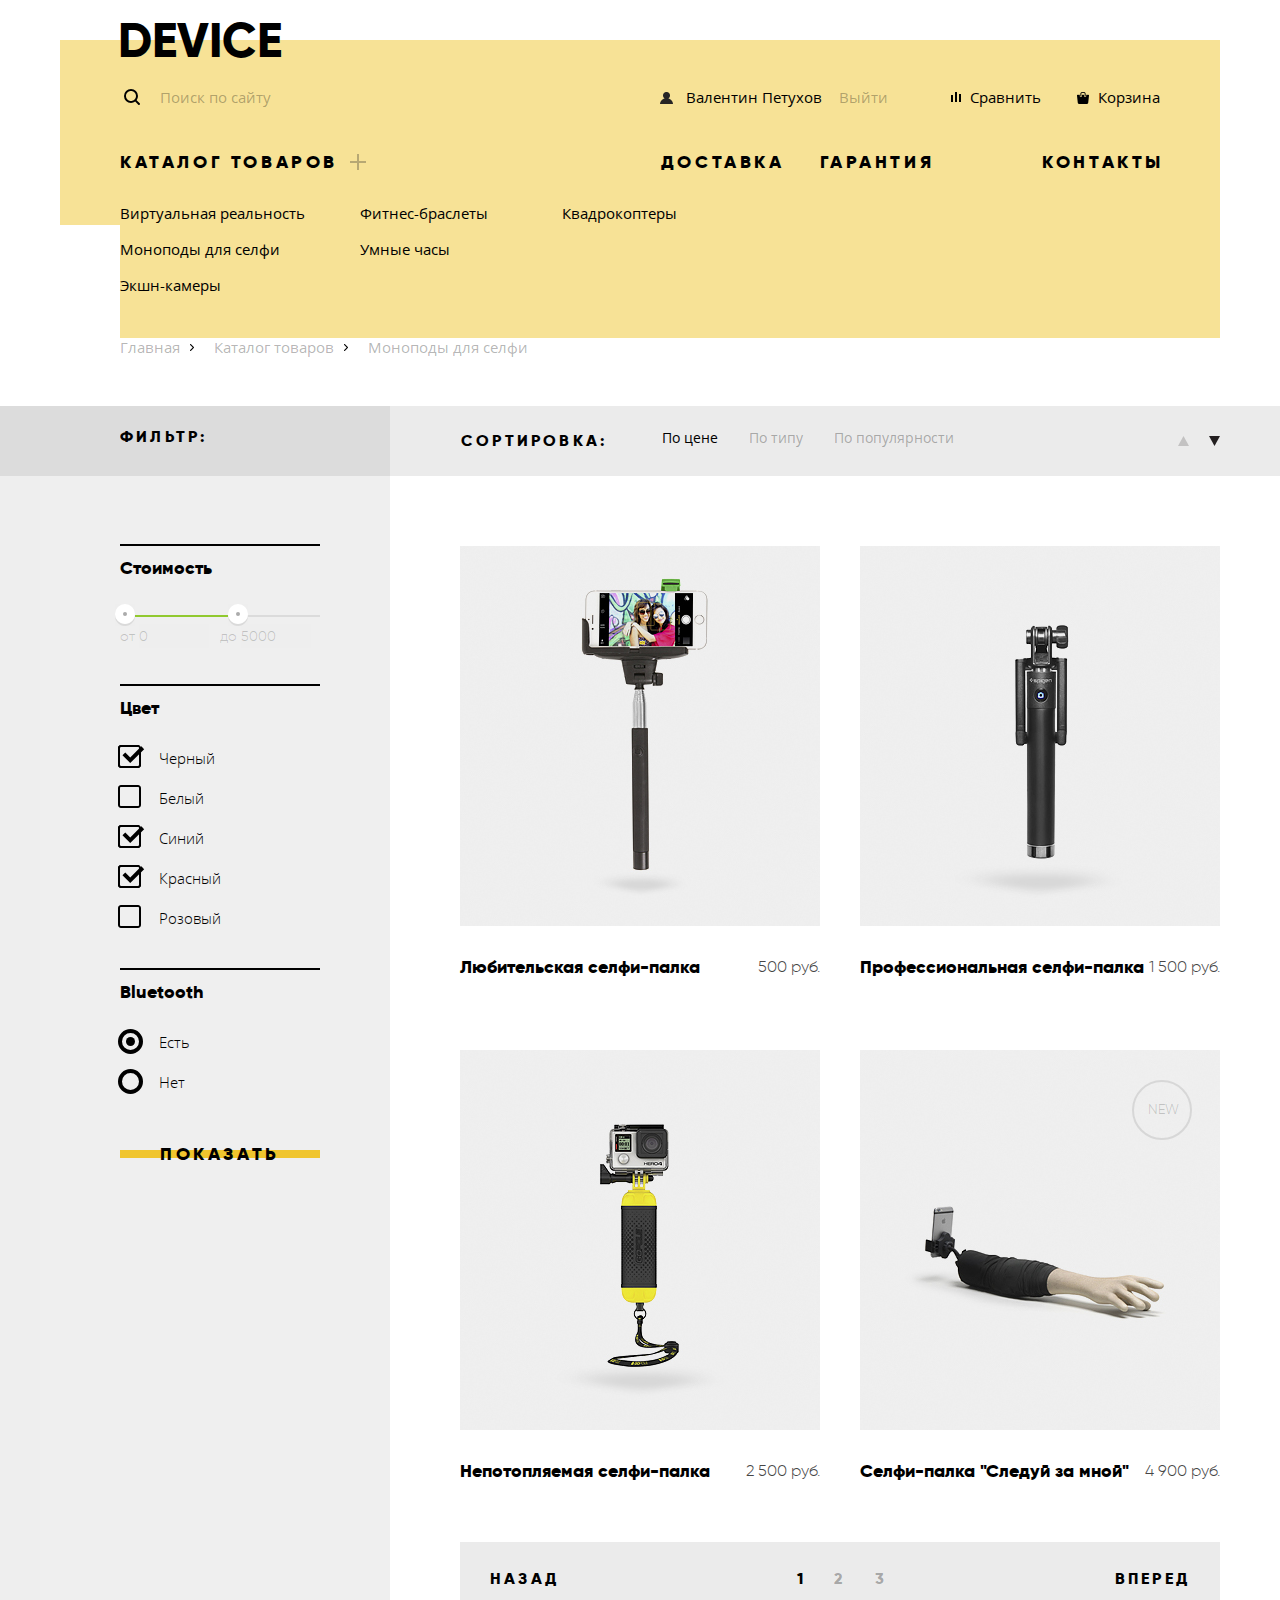
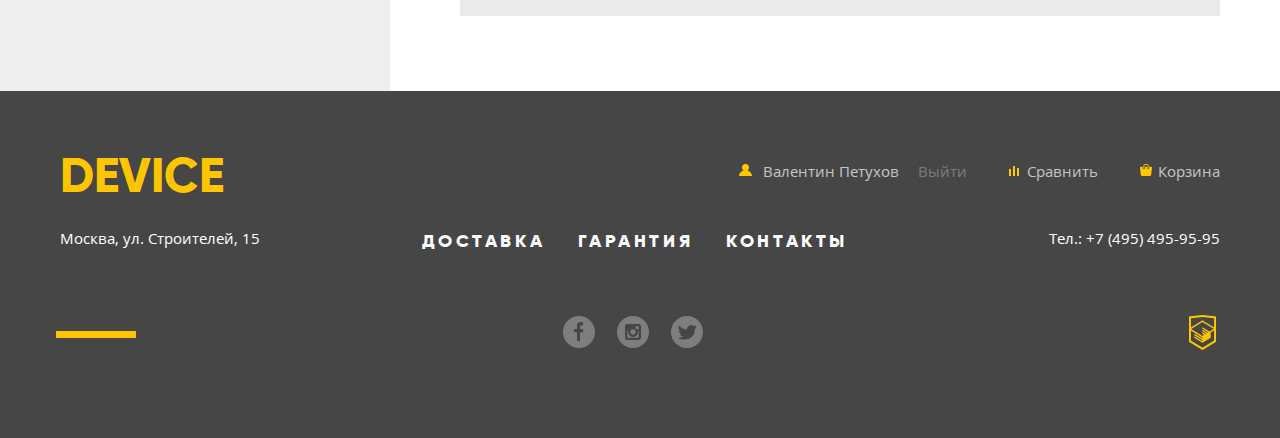
==== commit 0ef5db5c: "Завершение" ====
--- a/catalog.html
+++ b/catalog.html
@@ -24,14 +24,19 @@
 			</ul>
 			<ul class="site-navigation catalog-site-navigation">
 				<li class="catalog-link"><a href="#">Каталог товаров</a>	
-					<!--<ul class="catalog-menu-navigation">
-						<li><a href="#">Виртуальная реальность</a></li>
-						<li><a href="#">Фитнес-браслеты</a></li>
-						<li><a href="#">Квадрокоптеры</a></li>
-						<li><a>Моноподы для селфи</a></li>
-						<li><a href="#">Умные часы</a></li>
-						<li><a href="#">Экшн-камеры</a></li>
-					</ul>-->
+					<ul class="catalog-menu-navigation">
+						<li class="catalog-menu-list-one"><a href="#">Виртуальная реальность</a>
+							<ul>
+								<li><a href="catalog.html">Моноподы для селфи</a></li>
+								<li><a href="#">Экшн-камеры</a></li>				
+							</ul> 
+						<li class="catalog-menu-list-two"><a href="#">Фитнес-браслеты</a>
+		                        <ul>
+								    <li><a href="#">Умные часы</a></li>
+							    </ul>
+						</li>
+						<li class="catalog-menu-list-three"><a href="#">Квадрокоптеры</a></li>
+					</ul>
 				</li>
 				<li class="delivery-link"><a href="#">Доставка</a></li>
 				<li class="guarantee-link"><a href="#">Гарантия</a></li>	
@@ -152,7 +157,7 @@
 					    </div>
 					    <div class="catalog-item-hover">
 					    	<a class="button" href="#">В корзину</a>				    
-					    	<a href="#">Добавить к сравнению</a>
+					    	<a class="compare" href="#">Добавить к сравнению</a>
 					    </div>
 					</article>			
 				</li>
@@ -165,7 +170,7 @@
 					    </div>
 					    <div class="catalog-item-hover">
 					    	<a class="button" href="#">В корзину</a>				    
-					    	<a href="#">Добавить к сравнению</a>
+					    	<a class="compare" href="#">Добавить к сравнению</a>
 					    </div>
 					</article>			
 				</li>
@@ -178,20 +183,24 @@
 					    </div>
 					    <div class="catalog-item-hover">
 					    	<a class="button" href="#">В корзину</a>				    
-					    	<a href="#">Добавить к сравнению</a>
+					    	<a class="compare" href="#">Добавить к сравнению</a>
 					    </div>
 					</article>			
 				</li>
-				<li class="catalog-list-item new">
+				<li class="catalog-list-item">
 					<article>
 					    <img src="img/item-4.jpg" width="360" height="380" alt="Селфи-палка Следуй за мной">
+					    <div class="new">
+					        <span>new</span>  
+					        <div><p class="visually-hidden">new-icon</p></div> 
+					    </div>
 					    <div class="catalog-item-title">
 					        <h1><a href="catalog-item.html">Селфи-палка "Следуй за мной"</a></h1>	
 					        <span>4 900 руб.</span>	
 					    </div>
 					    <div class="catalog-item-hover">
 					    	<a class="button" href="#">В корзину</a>				    
-					    	<a href="#">Добавить к сравнению</a>
+					    	<a class="compare" href="#">Добавить к сравнению</a>
 					    </div>
 					</article>		
 				</li>				
@@ -223,7 +232,7 @@
 		</div>
 
 		<ul class="user-navigation-footer">	
-			<li class="footer-user-link"><a href="#">Валентин Петухов</a></li>
+			<li class="footer-user-link-catalog"><a href="#">Валентин Петухов</a></li>
 			<li class="user-navigation-footer-out"><a href="#">Выйти</a></li>
 			<li class="footer-compare-link"><a href="#">Сравнить</a></li>
 			<li class="footer-cart-link"><a href="#">Корзина</a></li>			
--- a/css/style.css
+++ b/css/style.css
@@ -147,10 +147,8 @@
    	line-height: 48px;
    	font-weight: 800;
    	text-transform: uppercase;
-
-   	padding: 0;
-   	margin: 0;
-
+   	padding: 0;
+   	margin: 0;
    	position: relative;
    	top: -23px;
    	left: 0;
@@ -161,7 +159,6 @@
    	font-size: 18px;
    	line-height: 24px;
    	font-weight: 800;
-
    	vertical-align: middle;
    	color: #000000;
    	text-transform: uppercase;
@@ -296,6 +293,37 @@
    	letter-spacing: 0.2em;
    }
 
+   .catalog-menu-navigation {
+   	/*visibility: hidden;*/
+   	position: absolute;
+   	top: 40px;
+   	left: 0;
+   	padding: 0;
+   	padding-top: 5px;
+   	padding-bottom: 43px;
+   	margin: 0;
+   	width: 1100px;
+   	height: 100px;
+   	display: flex;
+   	justify-content: flex-start;
+   	background-color: #f7e296;
+   	z-index: 10;
+   }
+
+   .catalog-menu-list-one ul,
+   .catalog-menu-list-two ul {
+   	list-style: none;
+   	padding: 0;
+   }
+
+   .catalog-menu-list-two {
+   	margin-left: -10px;
+   }
+
+   .catalog-menu-list-three {
+   	margin-left: 9px;
+   }
+
    .catalog-menu-navigation a {
    	font-family: 'Open-Sans', Arial, sans-serif;
    	font-size: 15px;
@@ -324,11 +352,12 @@
    }
 
    .catalog-link a {
-   	margin-right: 286px;
+   	margin-right: 65px;
    }
 
    .delivery-link a {
    	margin-right: 27px;
+   	margin-left: 220px;
    }
 
    .guarantee-link a {
@@ -368,7 +397,6 @@
    	position: absolute;
    	top: 3px;
    	left: -30px;
-
    	width: 4px;
    	height: 4px;
    	border: 1px solid #000000;
@@ -400,7 +428,6 @@
    	line-height: 179.2px;
    	font-weight: 800;
    	color: #ffffff;
-
    	padding: 0;
    	margin: 0;
    	margin-top: -16px;
@@ -415,7 +442,6 @@
    	line-height: 56px;
    	font-weight: 800;
     color: #000000;
-
     padding: 0;
     margin-top: -85px;
     position: relative;
@@ -468,8 +494,7 @@
    	margin: 0;
    	margin-top: 56px;
    	padding: 0;
-   	list-style: none;
-   	
+   	list-style: none;   	
    	display: flex;
    	justify-content: flex-start;
    }
@@ -522,7 +547,6 @@
    	margin: 0;
    	padding: 0;
     list-style: none;
-
 	display: flex;
 	justify-content: space-between;	
    }
@@ -537,7 +561,6 @@
    	line-height: 24px;
    	font-weight: 800;
    	color: #000000;
-
    	display: block; 	
    	width: 160px;
    }
@@ -558,7 +581,6 @@
    	padding: 0;
    	margin: 0;
     margin-bottom: 33px;
-
     display: flex;
     justify-content: center;
     align-items: center;        
@@ -1042,6 +1064,8 @@
    .modal {
    	color: #000000;
    	background-color: #ffffff;
+   	position: relative;
+   	background-position: 0 0;
    }
 
    .modal label {
@@ -1050,6 +1074,64 @@
    	line-height: 24px;
    	font-weight: 800;
    	color: #000000;
+   }
+
+   .modal-send {
+   	width: 760px;
+   	padding: 77px 100px;
+   	position: absolute;
+   	top: 1055px;
+   	left: 25%;
+   	margin-left: -141px;
+   	box-shadow: 0 10px 20px rgba(4, 6, 6, 0.2);
+   }
+
+   .modal-close {
+   	font-size: 0;
+   	width: 55px;
+   	height: 55px;
+   	border: 0;
+   	background-image: url(../img/svg-device/modal-close.svg); 
+   	opacity: 0.5;
+   	background-color: transparent;
+   }
+
+   .modal-send .modal-close {
+   	position: absolute;
+   	top: 22px;
+   	right: 22px;
+   }
+
+   .modal-map .modal-close {
+   	position: absolute;
+   	top: 23px;
+   	right: 412px;
+   }
+
+   .modal-form-send {
+   	width: 760px;
+   }
+
+   .modal-item input {
+   	width: 360px;
+   	padding: 18px 20px;
+   }
+
+   .modal-item textarea {
+   	width: 760px;
+   	min-height: 155px;
+   	padding: 18px 20px;
+   }
+
+   .modal-data {
+   	margin: 0;
+   	padding: 0;
+   	display: flex;
+   	justify-content: space-between;
+   }
+
+   .modal-data .modal-item:nth-child(2) {
+   	margin-left: 40px;
    }
 
    .modal-form-send input[type="text"],
@@ -1062,6 +1144,8 @@
    	color: rgba(70, 70, 70, 0.4);
    	background-color: #f2f2f2;
    	border: none;
+   	box-sizing: border-box;
+   	margin: 0;
    }
 
    .modal-form-send input:hover,
@@ -1075,18 +1159,19 @@
    	border: 3px solid #f7e296;
    }
 
-   .modal button {
+   .modal .button {
    	font-family: 'Gilroy', Verdana, sans-serif;
    	font-size: 18px;
    	line-height: 24px;
    	font-weight: 800;
-
    	text-align: center;
    	vertical-align: middle;
    	color: #000000;
-   	background-color: #ffffff;
    	text-transform: uppercase;
    	border: none;
+   	padding: 10px 35px;
+   	margin-top: 20px;
+   	background-image: linear-gradient(to bottom, #ffffff 40%, #f0c52e 40%, #f0c52e 60%, #ffffff 60%);
    }
 
    .modal button:active {
@@ -1111,7 +1196,7 @@
    }
 
    .catalog-user-link {
-   	margin-left: 24px;   	
+   	margin-left: 23px;   	
    	position: relative;
    }
 
@@ -1127,6 +1212,24 @@
    	background-position: 0 0;
    }
 
+   .catalog-user-link:hover::before,
+   .catalog-user-link:focus::before {
+   	opacity: 0.6;
+   }
+
+   .catalog-compare-link:hover::before,
+   .catalog-compare-link:focus::before,
+   .catalog-cart-link:hover::before,
+   .catalog-cart-link:focus::before {
+   	opacity: 0.8;
+   }
+
+   .catalog-user-link:active::before,
+   .catalog-compare-link:active::before,
+   .catalog-cart-link:active::before {
+   	opacity: 0.3;
+   }
+
    .user-link-out {
    	margin-left: 17px;
    }
@@ -1153,15 +1256,16 @@
    }
 
    .catalog-cart-link {
-   	margin-left: 67px;
+   	margin-right: 0;
+   	margin-left: auto;
    	position: relative;
    }
 
    .catalog-cart-link::before {
    	content: "";
    	position: absolute;
-   	top: 8px;
-   	left: -23px;
+   	top: 10px;
+   	left: -21px;
    	width: 12px;
    	height: 12px;
    	background-image: url(../img/cart.png);
@@ -1256,7 +1360,19 @@
    }
 
    .aside {
-   	background-color: #efefef;   	
+   	min-height: 1285px;
+   	background-color: #efefef; 
+   	position: relative;  	
+   }
+
+   .aside::before {
+   	content: "";
+   	position: absolute;
+   	top: 0;
+   	left: -350px;
+   	background: #eeeeee;
+   	width: 100%;
+   	height: 100%;
    }
 
    .aside-container {
@@ -1270,6 +1386,27 @@
    	min-height: 70px;
    	background: #dcdcdc;
    	margin-bottom: 80px;
+   	position: relative;
+   }
+
+   .aside-title::before {
+   	content: "";
+   	position: absolute;
+   	top: 0;
+   	left: -200px;
+   	min-height: 70px;
+   	width: 100%;
+   	background: #dcdcdc;
+   }
+
+   .aside-title::after {
+   	content: "";
+   	position: absolute;
+   	top: 0;
+   	left: 200px;
+   	min-height: 70px;
+   	width: 70px;
+   	background: #dcdcdc;
    }
 
    .aside h3 {
@@ -1410,6 +1547,15 @@
     display: block;
     user-select: none;
    }
+
+   .filter-input:hover,
+   .filter-input:focus {
+   	opacity: 0.6;
+   }
+
+   .filter-input-checkbox + label {
+   	position: relative;
+   } 
 
    .filter-input-checkbox + label::before {
    	content: "";
@@ -1433,28 +1579,50 @@
     background-repeat: no-repeat;
    }
 
+   .filter-input-radio + label {
+   	position: relative;
+   }
+
+   .filter-input-radio:disabled + label {
+   	opacity: 0.25;
+   }
+
    .filter-input-radio + label::before {
     content: "";
     position: absolute;
     top: 2px;
     left: -41px;
-    width: 25px;
-    height: 25px;  
-    background-image: url(../img/svg-device/radio-off.svg);
-    background-repeat: no-repeat;
+    width: 17px;
+    height: 17px;  
+    border: 4px solid #000000;
+    border-radius: 50%;
    }
 
    .filter-input-radio:checked + label::after {
     content: "";
     position: absolute;
-    top: 2px;
-    left: -41px;
-    width: 25px;
-    height: 25px;
-    background-image: url(../img/svg-device/radio-on.svg);
-    background-repeat: no-repeat;
-   }
-
+    top: 10px;
+    left: -33px;
+    width: 9px;
+    height: 9px;
+    background-color: #000000;
+    border-radius: 50%;
+   }
+
+   .filter-input-radio:checked:hover + label::after,
+   .filter-input-radio:hover + label::before {
+   	opacity: 0.6;
+   }
+
+   .filter-input-radio:checked:active + label::after {
+   	opacity: 0;
+   }
+
+   .filter-input-radio:active + label::after {
+   	opacity: 1;
+   }
+
+   
    .filter label {
    	font-weight: 300;
    }
@@ -1517,6 +1685,17 @@
 	margin: 0;
 	padding: 0;
 	margin-bottom: 70px;
+	position: relative;
+   }
+
+   .assortment::after {
+   	content: "";
+   	position: absolute;
+   	top: 0;
+   	left: 830px;
+   	min-height: 70px;
+   	width: 100%;
+   	background: #ebebeb;
    }
 
    .assortment h3 {
@@ -1615,7 +1794,8 @@
 	width: 360px;
 	min-height: 460px;
 	margin-left: 40px;
-	margin-bottom: 35px;
+	margin-bottom: 44px;
+	position: relative;
    }
 
    .catalog-item-title {
@@ -1642,6 +1822,56 @@
    	line-height: 24px;
    	font-weight: 300;
    	color: #464646;
+   }
+
+   .catalog-list-item .catalog-item-hover {
+   	display: none;
+   }
+
+   .catalog-list-item:hover .catalog-item-hover {
+   	display: block;
+   }
+
+   .catalog-list-item article {
+   	position: relative;
+   	background-position: 0 0;
+   }
+
+   .catalog-list-item article::before {
+   	position: absolute;
+   	content: "";
+   	top: 0;
+   	left: 0;
+   	display: block;
+    width: 360px;
+    height: 380px;
+    background-color: rgba(239, 239, 239, 0.7);
+    opacity: 0;
+   }
+
+   .catalog-list-item article:hover:before {
+   	opacity: 1;
+   }
+
+   .catalog-item-hover .button {
+    padding: 10px 40px;
+   	background-image: linear-gradient(to bottom, transparent 40%, #f0c52e 40%, #f0c52e 60%, transparent 60%);
+    text-align: center;
+    position: absolute;
+   	top: 167px;
+   	left: 80px;
+   }
+
+   .catalog-item-hover .button:hover;
+   .catalog-item-hover .button:active {
+   	background: #f0c52e;
+   }
+
+   .catalog-item-hover .compare {
+   	position: absolute;
+   	top: 207px;
+   	left: 113px;
+   	z-index: 20;
    }
 
    .catalog-item-hover a {
@@ -1671,6 +1901,28 @@
 
    .catalog-item-hover .button:active {
    	color: rgba(0, 0, 0, 0.3);
+   }
+
+   .new span {
+   	position: absolute;
+   	top: 47px;
+   	right: 41px;
+   	font-family: 'Gilroy', Verdana, sans-serif;
+   	font-size: 14px;
+   	line-height: 24px;
+   	font-weight: 800px;
+   	text-transform: uppercase;
+   	color: rgba(0, 0, 0, 0.2);
+   }
+
+   .new div {
+   	position: absolute;
+   	top: 30px;
+   	right: 28px;
+   	width: 56px;
+   	height: 56px;
+   	border: 2px solid #d7d7d7;
+   	border-radius: 50%;
    }
 
    .pagination-list {
@@ -1722,7 +1974,7 @@
    }
 
    .footer-catalog {
-   	margin-top: 34px;
+   	margin: 0;
    }
 
    .logo-footer-catalog a {
@@ -1739,9 +1991,39 @@
    	color: rgba(255, 198, 0, 0.3);
    }
 
-   .user-navigation-footer-out {
-   	margin: 0;
-   }
+   .user-navigation-footer-out a {
+   	margin-left: 0;
+   }
+
+   .footer-user-link-catalog a {
+   	margin-right: 19px; 
+   	position: relative;
+   }
+
+   .footer-user-link-catalog a::before {
+   	content: "";
+   	position: absolute;
+   	top: 3px;
+   	left: -24px;
+   	width: 13px;
+   	height: 12px;
+   	background-image: url(../img/user-1.png);
+   	background-repeat: no-repeat;
+   	background-position: 0 0;
+   }
+
+   .footer-user-link-catalog a:hover:before,
+   .footer-user-link-catalog a:focus:before {
+   	opacity: 0.6;
+   }
+
+   .footer-user-link-catalog a:active:before {
+   	opacity: 0.3;
+   }
+
+
+
+
    
 
 
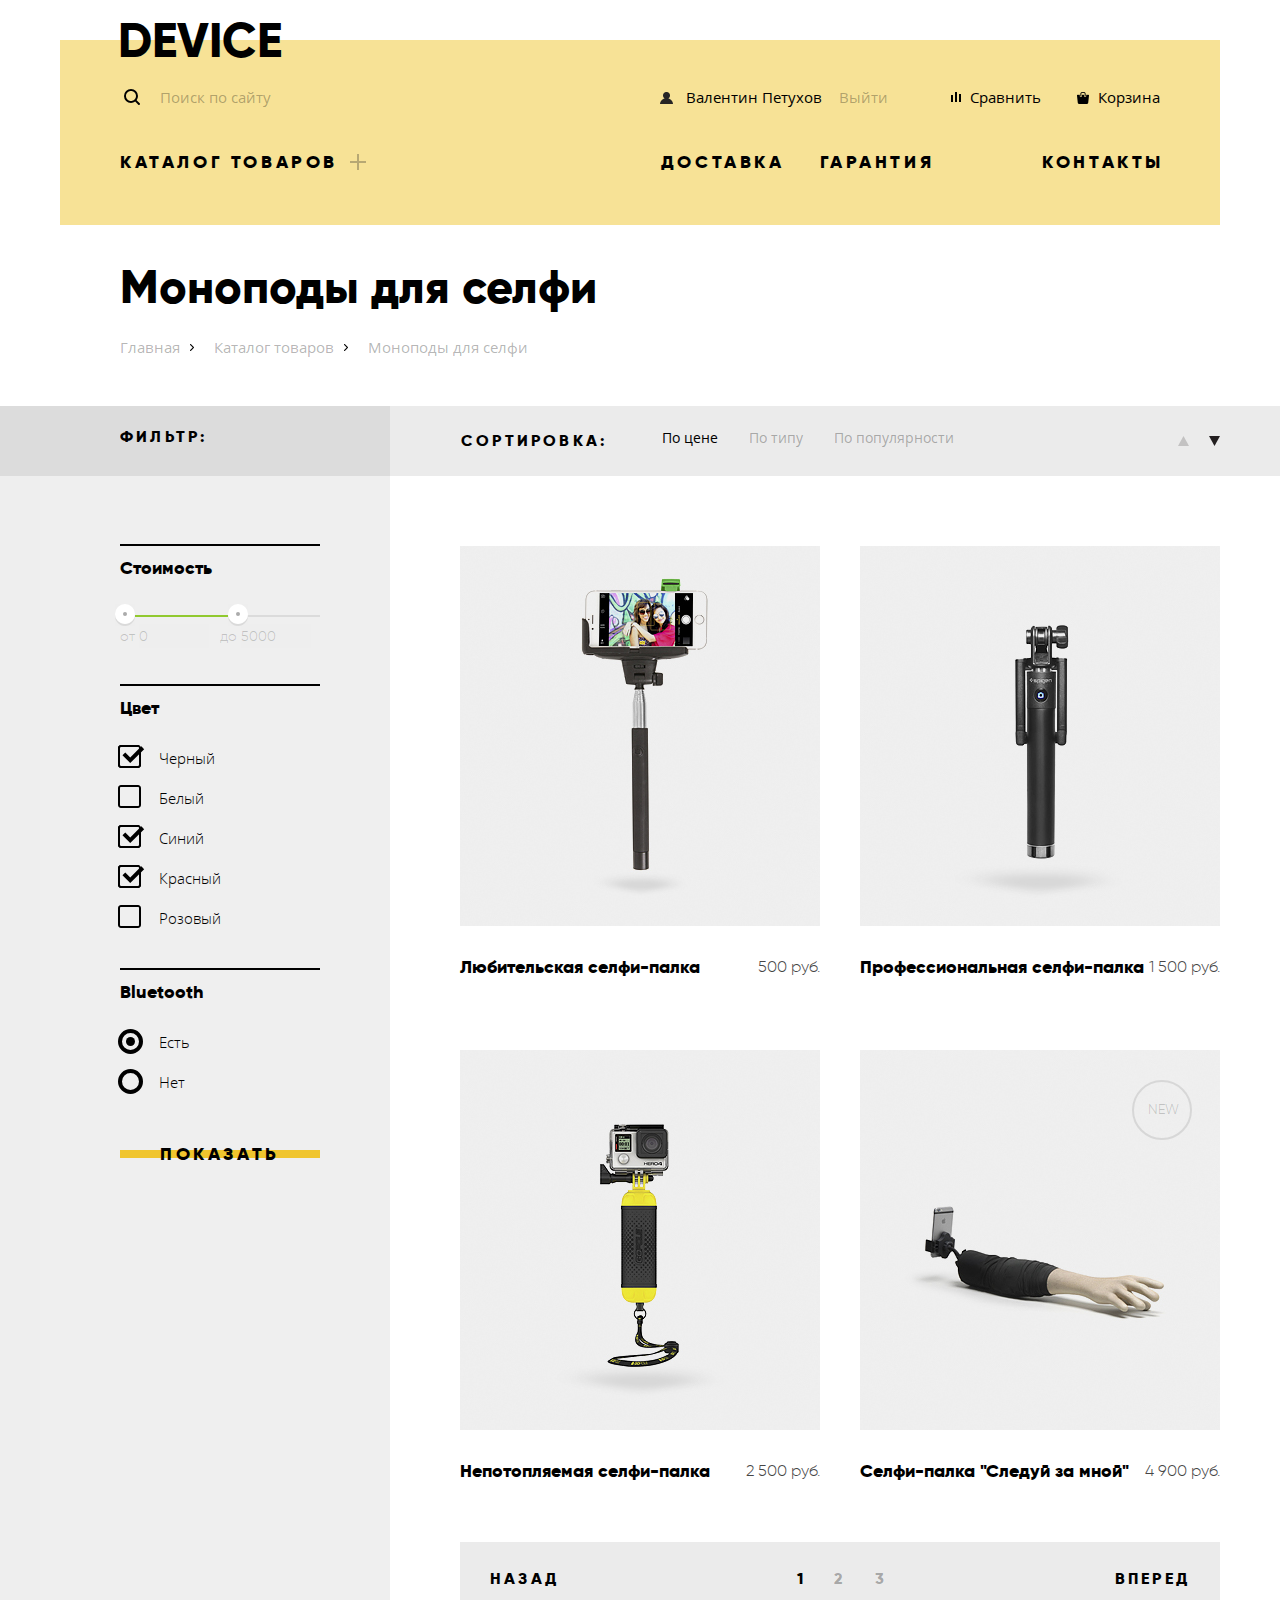
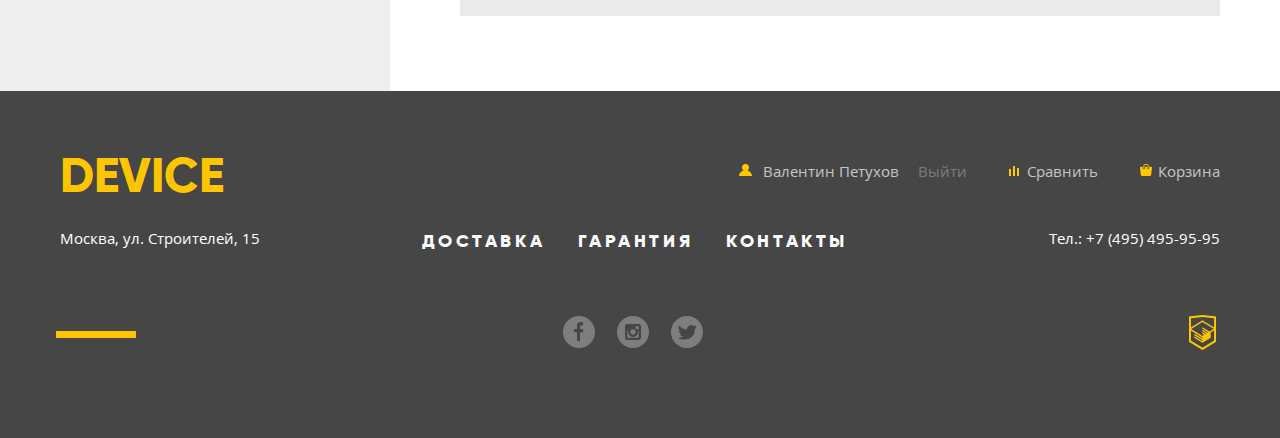
==== commit 4a461a51: "Завершение, корректировка" ====
--- a/catalog.html
+++ b/catalog.html
@@ -23,7 +23,7 @@
 				<li class="catalog-cart-link"><a href="#">Корзина</a></li>				
 			</ul>
 			<ul class="site-navigation catalog-site-navigation">
-				<li class="catalog-link"><a href="#">Каталог товаров</a>	
+				<li class="catalog-link"><a class="catalog-menu" href="#">Каталог товаров</a>	
 					<ul class="catalog-menu-navigation">
 						<li class="catalog-menu-list-one"><a href="#">Виртуальная реальность</a>
 							<ul>
--- a/css/style.css
+++ b/css/style.css
@@ -39,6 +39,8 @@
 	min-width: 1200px;
 	padding: 0;
 	margin: 0;
+	max-width: 100vw;
+	overflow-x: hidden;
 }
 
    body {
@@ -1066,6 +1068,7 @@
    	background-color: #ffffff;
    	position: relative;
    	background-position: 0 0;
+   	visibility: hidden;
    }
 
    .modal label {
@@ -1081,6 +1084,14 @@
    	padding: 77px 100px;
    	position: absolute;
    	top: 1055px;
+   	left: 25%;
+   	margin-left: -141px;
+   	box-shadow: 0 10px 20px rgba(4, 6, 6, 0.2);
+   }
+
+   .modal-map {
+   	position: absolute;
+   	top: 1850px;
    	left: 25%;
    	margin-left: -141px;
    	box-shadow: 0 10px 20px rgba(4, 6, 6, 0.2);
@@ -1105,7 +1116,7 @@
    .modal-map .modal-close {
    	position: absolute;
    	top: 23px;
-   	right: 412px;
+   	right: 23px;
    }
 
    .modal-form-send {
@@ -1271,6 +1282,14 @@
    	background-image: url(../img/cart.png);
    	background-position: 0 0;
    	background-repeat: no-repeat;
+   }
+
+   .catalog-menu-navigation {
+   	visibility: hidden;
+   }
+
+   .catalog-menu:hover + .catalog-menu-navigation {
+   	visibility: visible;
    }
 
    .catalog-site-navigation {
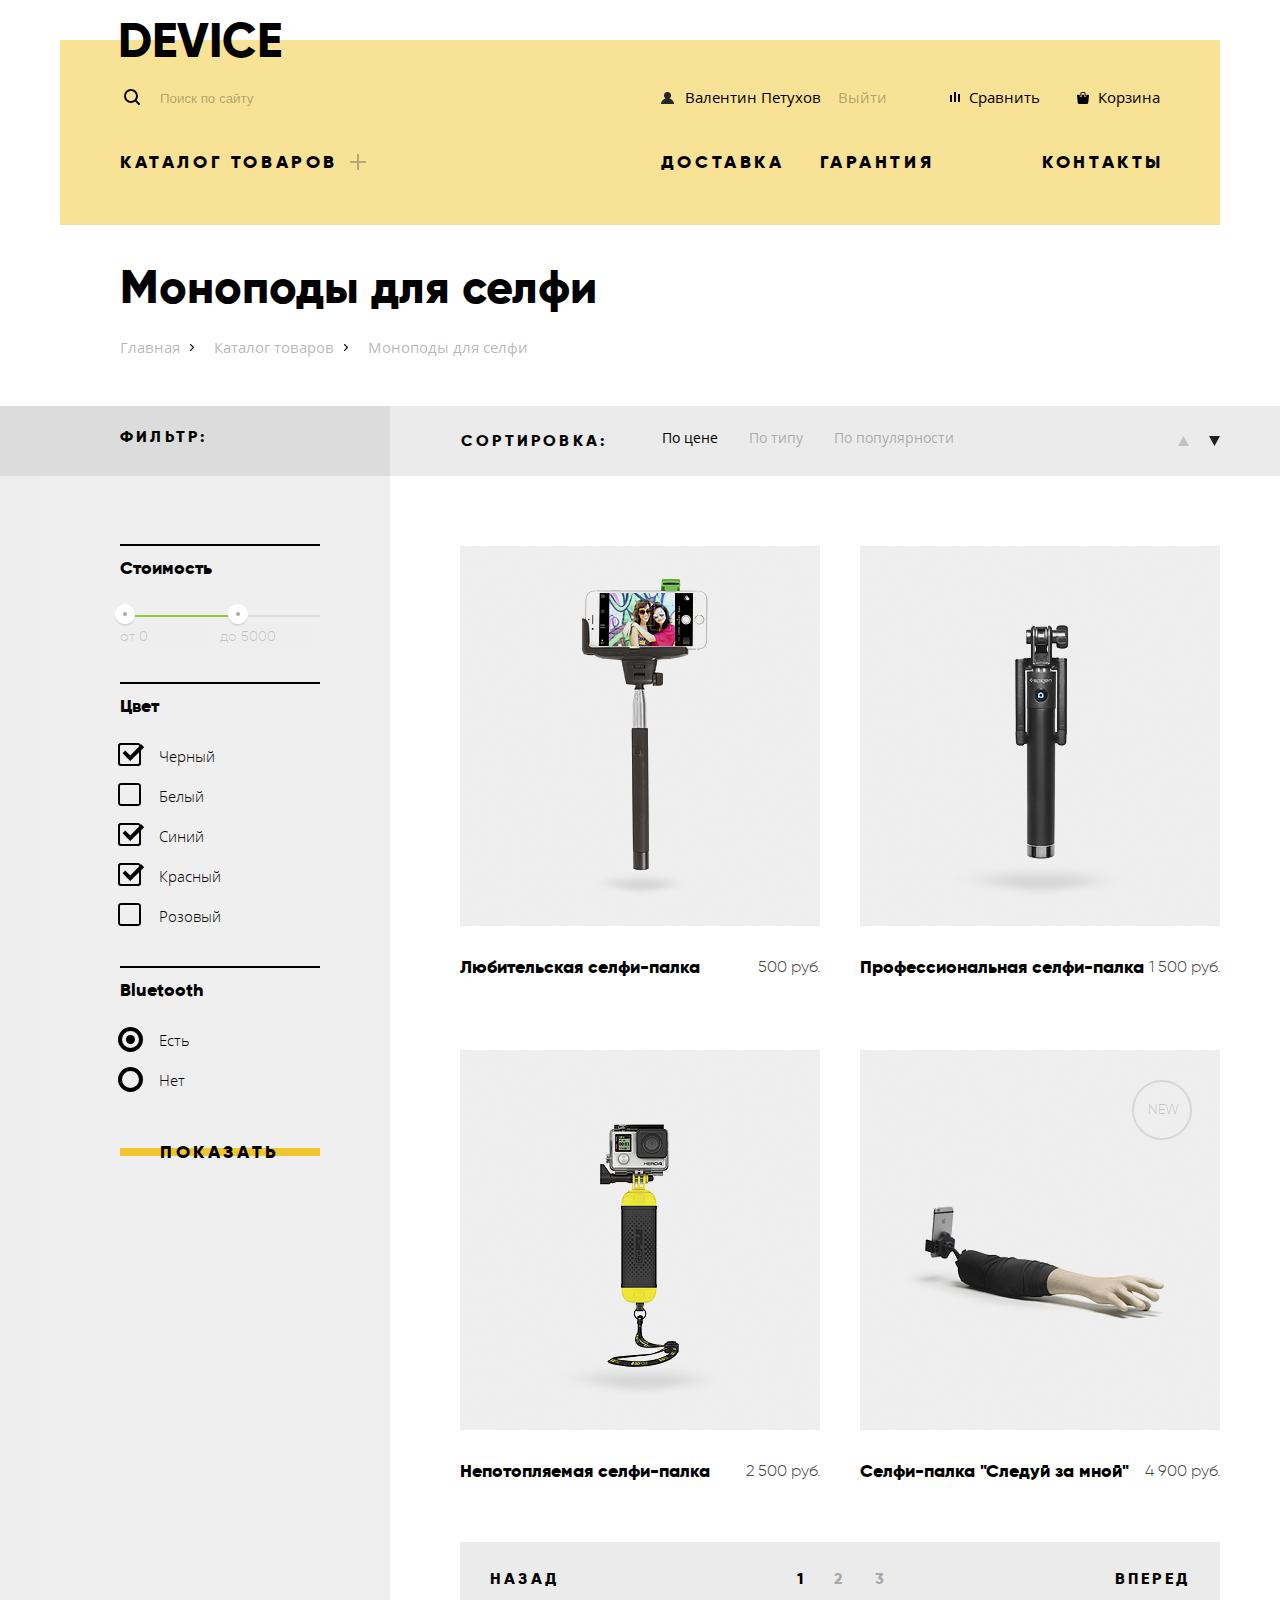
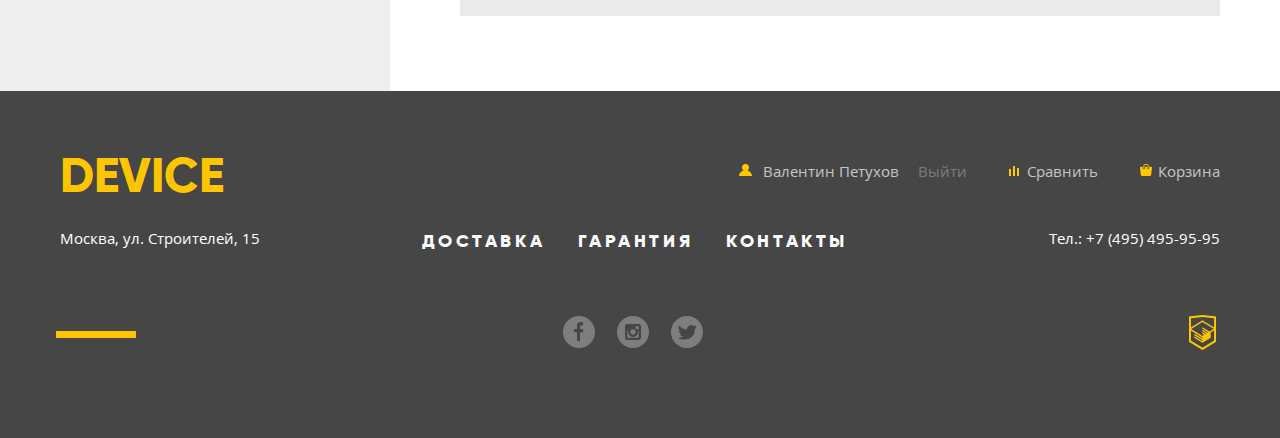
==== commit e6914d15: "Исправления" ====
--- a/catalog.html
+++ b/catalog.html
@@ -11,17 +11,25 @@
 
 <body>
 	<header class="main-header catalog-header">
-		<nav class="main-navigation catalog-navigation">			
+		<nav class="main-navigation catalog-navigation">
+
 			<div class="logo logo-catalog">
 				<a href="index.html">DEVICE</a>
 			</div>
+
 			<ul class="user-navigation catalog-user-navigation">	
-				<li class="search-link"><a href="#">Поиск по сайту</a></li>
+				<li class="search-link">
+					<form action="https://echo.htmlacademy.ru" method="get">
+			    		<input name="search" placeholder="Поиск по сайту" type="search">
+			    		<button type="submit">Найти</button>
+			    	</form>
+				</li>
 				<li class="catalog-user-link"><a href="#">Валентин Петухов</a></li>
 				<li class="user-link-out"><a href="#">Выйти</a></li>
 				<li class="catalog-compare-link"><a href="#">Сравнить</a></li>
 				<li class="catalog-cart-link"><a href="#">Корзина</a></li>				
 			</ul>
+
 			<ul class="site-navigation catalog-site-navigation">
 				<li class="catalog-link"><a class="catalog-menu" href="#">Каталог товаров</a>	
 					<ul class="catalog-menu-navigation">
@@ -29,11 +37,12 @@
 							<ul>
 								<li><a href="catalog.html">Моноподы для селфи</a></li>
 								<li><a href="#">Экшн-камеры</a></li>				
-							</ul> 
+							</ul>
+						</li> 
 						<li class="catalog-menu-list-two"><a href="#">Фитнес-браслеты</a>
-		                        <ul>
-								    <li><a href="#">Умные часы</a></li>
-							    </ul>
+		                    <ul>
+								<li><a href="#">Умные часы</a></li>
+							</ul>
 						</li>
 						<li class="catalog-menu-list-three"><a href="#">Квадрокоптеры</a></li>
 					</ul>
@@ -48,7 +57,7 @@
 
 	<main class="container">
 		<div class="catalog-container">
-		<h1>Моноподы для селфи</h1>
+		    <h1>Моноподы для селфи</h1>
 		    <ul class="breadcrumbs">
 			    <li><a href="index.html">Главная</a></li>
 			    <li><a href="#">Каталог товаров</a></li>
@@ -56,224 +65,218 @@
 		    </ul>
 		</div>
 
-    <div class="catalog-columns">
-		<section class="aside">
-			<div class="aside-container">
-			    <h2 class="visually-hidden">Фильтр товаров</h2>
-			    <div class="aside-title">
-			        <h3>Фильтр:</h3>
-			    </div>
-			    <form class="filter" action="https://echo.htmlacademy.ru" method="get">
-				    <fieldset>
-					    <legend>Стоимость</legend>	
-					    <div class="range-controls">
-					    	<div class="scale">
-					    		<div class="bar"></div>	
-					    	</div>
-					    	<button class="toggle toggle-min"></button>
-					    	<button class="toggle toggle-max"></button>	    	
-					    </div>
-					    <div class="price-controls">
-					        <label class="min-price">от <input type="text" name="min-price" value="0"></label>
-					        <label class="max-price">до <input type="text" name="max-price" value="5000"></label>  
-					    </div> 	
-					</fieldset>
-
-				<fieldset>
-					<legend>Цвет</legend>
-					<ul>
-						<li class="filter-option">
-							<input class="visually-hidden filter-input filter-input-checkbox" type="checkbox" name="Черный" id="filter-black" checked>
-							<label for="filter-black">Черный</label>
-						</li>
-						<li class="filter-option">
-							<input class="visually-hidden filter-input filter-input-checkbox" type="checkbox" name="Белый" id="filter-white">
-						    <label for="filter-white">Белый</label>
-					    </li>
-						<li class="filter-option">
-							<input class="visually-hidden filter-input filter-input-checkbox" type="checkbox" name="Синий" id="filter-blue" checked>
-							<label for="filter-blue">Синий</label>
-						</li>
-						<li class="filter-option">
-						    <input class="visually-hidden filter-input filter-input-checkbox" type="checkbox" name="Красный" id="filter-red" checked> 
-							<label for="filter-red">Красный</label>
-						</li>
-						<li class="filter-option">
-							<input class="visually-hidden filter-input filter-input-checkbox" type="checkbox" name="Розовый" id="filter-pink">
-							<label for="filter-pink">Розовый</label>
-						</li>
-					</ul>					
-				</fieldset>
-
-				<fieldset>
-					<legend>Bluetooth</legend>
-					<ul>
-						<li class="filter-option">
-							<input class="visually-hidden filter-input filter-input-radio" type="radio" name="bluetooth" value="yes" id="filter-bluetooth-yes" checked>
-							<label for="filter-bluetooth-yes">Есть</label>
-						</li>
-						<li class="filter-option">
-							<input class="visually-hidden filter-input filter-input-radio" type="radio" name="bluetooth" value="no" id="filter-bluetooth-no">
-							<label for="filter-bluetooth-no">Нет</label>
-						</li>
-					</ul>					
-				</fieldset>		
-				<button type="submit" class="button button-filter">Показать</button>	
-			</form>	
-			</div>				
-		</section>
-
-        <div class="assortment-container">
-		<section class="assortment">
-			<h2 class="visually-hidden">Сортировка товаров</h2>
-			<h3>Сортировка:</h3>
-			<ul class="assortment-list">
-				<li class="assortment-current"><a>По цене</a></li>
-				<li class="assortment-item"><a href="#">По типу</a></li>
-				<li class="assortment-item"><a href="#">По популярности</a></li>
-			</ul>
+        <div class="catalog-columns">
+		    <section class="aside">
+			    <div class="aside-container">
+			        <h2 class="visually-hidden">Фильтр товаров</h2>
+			        <div class="aside-title">
+			            <h3>Фильтр:</h3>
+			        </div>
+			        <form class="filter" action="https://echo.htmlacademy.ru" method="get">
+				        <fieldset>
+					        <legend>Стоимость</legend>	
+					        <div class="range-controls">
+					    	    <div class="scale">
+					    		    <div class="bar"></div>	
+					    	    </div>
+					    	    <button class="toggle toggle-min"></button>
+					    	    <button class="toggle toggle-max"></button>	    	
+					        </div>
+					        <div class="price-controls">
+					            <label class="min-price">от <input type="text" name="min-price" value="0"></label>
+					            <label class="max-price">до <input type="text" name="max-price" value="5000"></label>  
+					        </div> 	
+					    </fieldset>
+
+				        <fieldset>
+					        <legend>Цвет</legend>
+					        <ul>
+						        <li class="filter-option">
+							        <input class="visually-hidden filter-input filter-input-checkbox" type="checkbox" name="Черный" id="filter-black" checked>
+							        <label for="filter-black">Черный</label>
+						        </li>
+						        <li class="filter-option">
+							        <input class="visually-hidden filter-input filter-input-checkbox" type="checkbox" name="Белый" id="filter-white">
+						            <label for="filter-white">Белый</label>
+					            </li>
+						        <li class="filter-option">
+							        <input class="visually-hidden filter-input filter-input-checkbox" type="checkbox" name="Синий" id="filter-blue" checked>
+							        <label for="filter-blue">Синий</label>
+						        </li>
+						        <li class="filter-option">
+						            <input class="visually-hidden filter-input filter-input-checkbox" type="checkbox" name="Красный" id="filter-red" checked> 
+							        <label for="filter-red">Красный</label>
+						        </li>
+						        <li class="filter-option">
+							        <input class="visually-hidden filter-input filter-input-checkbox" type="checkbox" name="Розовый" id="filter-pink">
+							        <label for="filter-pink">Розовый</label>
+						        </li>
+					        </ul>
+					    </fieldset>				       
+
+				        <fieldset>
+					        <legend>Bluetooth</legend>
+					        <ul>
+						        <li class="filter-option">
+							        <input class="visually-hidden filter-input filter-input-radio" type="radio" name="bluetooth" value="yes" id="filter-bluetooth-yes" checked>
+							        <label for="filter-bluetooth-yes">Есть</label>
+						        </li>
+						        <li class="filter-option">
+							        <input class="visually-hidden filter-input filter-input-radio" type="radio" name="bluetooth" value="no" id="filter-bluetooth-no">
+							        <label for="filter-bluetooth-no">Нет</label>
+						        </li>
+					        </ul>					
+				        </fieldset>		
+				        <button type="submit" class="button button-filter">Показать</button>	
+			        </form>	
+			    </div>				
+		    </section>
+
+            <div class="assortment-container">
+
+		        <section class="assortment">
+			        <h2 class="visually-hidden">Сортировка товаров</h2>
+			        <h3>Сортировка:</h3>
+			        <ul class="assortment-list">
+				        <li class="assortment-current"><a>По цене</a></li>
+				        <li class="assortment-item"><a href="#">По типу</a></li>
+				        <li class="assortment-item"><a href="#">По популярности</a></li>
+			        </ul>
 			
-			<ul class="assortment-switches">
-				<li><a href="#"><span class="visually-hidden">Вверх</span>
-					<svg xmlns="http://www.w3.org/2000/svg" width="11" height="10" viewBox="0 0 11 10"><path fill="#231F20" d="M5.5 0L0 10h11z"/></svg>
-				</a></li>
-				<li><a class="current" href="#"><span class="visually-hidden">Вниз</span>
-					<svg xmlns="http://www.w3.org/2000/svg" width="11" height="10" viewBox="0 0 11 10"><path fill="#231F20" d="M5.5 10L0 0h11"/></svg>
-				</a></li>
-			</ul>			   			
-		</section>
-
-
-		<section class="catalog">
-			<h2 class="visually-hidden">Список товаров умных гаджетов</h2>
-
-			<ul class="catalog-list">				
-				<li class="catalog-list-item">
-					<article>
-					    <img src="img/item-1.jpg" width="360" height="380" alt="Любительская селфи-палка">
-					    <div class="catalog-item-title">
-					        <h1><a href="catalog-item.html">Любительская селфи-палка</a></h1>
-					        <span>500 руб.</span>
-					    </div>
-					    <div class="catalog-item-hover">
-					    	<a class="button" href="#">В корзину</a>				    
-					    	<a class="compare" href="#">Добавить к сравнению</a>
-					    </div>
-					</article>			
-				</li>
-				<li class="catalog-list-item">
-					<article>
-					    <img src="img/item-2.jpg" width="360" height="380" alt="Профессиональная селфи-палка">
-					    <div class="catalog-item-title">
-					        <h1><a href="catalog-item.html">Профессиональная селфи-палка</a></h1>
-					        <span>1 500 руб.</span>
-					    </div>
-					    <div class="catalog-item-hover">
-					    	<a class="button" href="#">В корзину</a>				    
-					    	<a class="compare" href="#">Добавить к сравнению</a>
-					    </div>
-					</article>			
-				</li>
-				<li class="catalog-list-item">
-					<article>
-					    <img src="img/item-3.jpg" width="360" height="380" alt="Непотопляемая селфи-палка">
-					    <div class="catalog-item-title">
-					        <h1><a href="catalog-item.html">Непотопляемая селфи-палка</a></h1>
-					        <span>2 500 руб.</span>
-					    </div>
-					    <div class="catalog-item-hover">
-					    	<a class="button" href="#">В корзину</a>				    
-					    	<a class="compare" href="#">Добавить к сравнению</a>
-					    </div>
-					</article>			
-				</li>
-				<li class="catalog-list-item">
-					<article>
-					    <img src="img/item-4.jpg" width="360" height="380" alt="Селфи-палка Следуй за мной">
-					    <div class="new">
-					        <span>new</span>  
-					        <div><p class="visually-hidden">new-icon</p></div> 
-					    </div>
-					    <div class="catalog-item-title">
-					        <h1><a href="catalog-item.html">Селфи-палка "Следуй за мной"</a></h1>	
-					        <span>4 900 руб.</span>	
-					    </div>
-					    <div class="catalog-item-hover">
-					    	<a class="button" href="#">В корзину</a>				    
-					    	<a class="compare" href="#">Добавить к сравнению</a>
-					    </div>
-					</article>		
-				</li>				
-            </ul>
-		</section>
-
+			        <ul class="assortment-switches">
+				        <li><a href="#"><span class="visually-hidden">Вверх</span>
+					        <svg xmlns="http://www.w3.org/2000/svg" width="11" height="10" viewBox="0 0 11 10"><path fill="#231F20" d="M5.5 0L0 10h11z"/></svg>
+				        </a></li>
+				        <li><a class="current" href="#"><span class="visually-hidden">Вниз</span>
+					        <svg xmlns="http://www.w3.org/2000/svg" width="11" height="10" viewBox="0 0 11 10"><path fill="#231F20" d="M5.5 10L0 0h11"/></svg>
+				        </a></li>
+			        </ul>			   			
+		        </section>
+
+		        <section class="catalog">
+			        <h2 class="visually-hidden">Список товаров умных гаджетов</h2>
+			        <ul class="catalog-list">				
+				        <li class="catalog-list-item">
+					        <article>
+					            <img src="img/item-1.jpg" width="360" height="380" alt="Любительская селфи-палка">
+					            <div class="catalog-item-title">
+					                <h1><a href="catalog-item.html">Любительская селфи-палка</a></h1>
+					                <span>500 руб.</span>
+					            </div>
+					            <div class="catalog-item-hover">
+					    	        <a class="button" href="#">В корзину</a>				    
+					    	        <a class="compare" href="#">Добавить к сравнению</a>
+					            </div>
+					        </article>			
+				        </li>
+				        <li class="catalog-list-item">
+					        <article>
+					            <img src="img/item-2.jpg" width="360" height="380" alt="Профессиональная селфи-палка">
+					            <div class="catalog-item-title">
+					                <h1><a href="catalog-item.html">Профессиональная селфи-палка</a></h1>
+					                <span>1 500 руб.</span>
+					            </div>
+					            <div class="catalog-item-hover">
+					    	        <a class="button" href="#">В корзину</a>				    
+					    	        <a class="compare" href="#">Добавить к сравнению</a>
+					            </div>
+					        </article>			
+				        </li>
+				        <li class="catalog-list-item">
+					        <article>
+					            <img src="img/item-3.jpg" width="360" height="380" alt="Непотопляемая селфи-палка">
+					            <div class="catalog-item-title">
+					                <h1><a href="catalog-item.html">Непотопляемая селфи-палка</a></h1>
+					                <span>2 500 руб.</span>
+					            </div>
+					            <div class="catalog-item-hover">
+					    	        <a class="button" href="#">В корзину</a>				    
+					    	        <a class="compare" href="#">Добавить к сравнению</a>
+					            </div>
+					        </article>			
+				        </li>
+				        <li class="catalog-list-item">
+					        <article>
+					            <img src="img/item-4.jpg" width="360" height="380" alt="Селфи-палка Следуй за мной">
+					            <div class="new">
+					                <span>new</span>  
+					                <div><p class="visually-hidden">new-icon</p></div> 
+					            </div>
+					            <div class="catalog-item-title">
+					                <h1><a href="catalog-item.html">Селфи-палка "Следуй за мной"</a></h1>	
+					                <span>4 900 руб.</span>	
+					            </div>
+					            <div class="catalog-item-hover">
+					    	        <a class="button" href="#">В корзину</a>				    
+					    	        <a class="compare" href="#">Добавить к сравнению</a>
+					            </div>
+					        </article>		
+				        </li>				
+                    </ul>
+		        </section>
 			
-			<ul class="pagination-list">
-				<li class="pagination-item-button prev-disabled"><a href="#">Назад</a></li>
-				<li>
-				    <ul class="pagination-item-list">
-				 	    <li class="pagination-item-current"><a>1</a></li>
-				        <li class="pagination-item"><a href="#">2</a></li>
-				        <li class="pagination-item"><a href="#">3</a></li>
-				    </ul>
-				<li class="pagination-item-button prev-disabled"><a href="#">Вперед</a></li>
-			</ul>
+			    <ul class="pagination-list">
+				    <li class="pagination-item-button prev-disabled"><a href="#">Назад</a></li>
+				    <li>
+				        <ul class="pagination-item-list">
+				 	        <li class="pagination-item-current"><a>1</a></li>
+				            <li class="pagination-item"><a href="#">2</a></li>
+				            <li class="pagination-item"><a href="#">3</a></li>
+				        </ul>
+				    </li>
+				    <li class="pagination-item-button prev-disabled"><a href="#">Вперед</a></li>
+			    </ul>
+	        </div>
+        </div>	
+	</main>
+
+
+	<footer class="footer footer-catalog">
+	    <div class="footer-container">
+		    <div class="logo logo-footer-catalog">
+			    <a href="index.html">DEVICE</a>
+		    </div>
+
+		    <ul class="user-navigation-footer">	
+			    <li class="footer-user-link-catalog"><a href="#">Валентин Петухов</a></li>
+			    <li class="user-navigation-footer-out"><a href="#">Выйти</a></li>
+			    <li class="footer-compare-link"><a href="#">Сравнить</a></li>
+			    <li class="footer-cart-link"><a href="#">Корзина</a></li>			
+		    </ul>
+
+	        <div class=footer-columns> 
+		        <div class="footer-item">
+		            <p>Москва, ул. Строителей, 15</p>	
+		        </div>
+
+                <div class="social-container">
+		            <ul class="footer-list">
+			            <li><a href="#">Доставка</a></li>
+			            <li><a href="#">Гарантия</a></li>
+			            <li><a href="#">Контакты</a></li>
+		            </ul>
+
+		            <ul class="social-button-list">
+			            <li><a class="social-button" href="#"><span class="visually-hidden">Фейсбук</span>
+			                <svg xmlns="http://www.w3.org/2000/svg" width="32" height="32" viewBox="0 0 32 32"><path fill="#FFF" d="M16 0C7.164 0 0 7.163 0 16s7.164 16 16 16c8.837 0 16-7.164 16-16S24.837 0 16 0zm4.062 9.455h-3.021v3.444h3.021v3.445h-3.021v8.61H14.02v-8.61H11v-3.445h3.021V9.455c0-1.902 1.353-3.445 3.021-3.445h3.021v3.445z"/></svg>
+			            </a></li>
+			            <li><a class="social-button" href="#"><span class="visually-hidden">Инстаграм</span>
+			                <svg xmlns="http://www.w3.org/2000/svg" width="32" height="32" viewBox="0 0 32 32"><g fill="#FFF"><path d="M20.916 16a4.938 4.938 0 1 1-9.877 0c0-.394.051-.773.138-1.14h-.897v6.838h11.396V14.86h-.897c.086.367.137.746.137 1.14z"/><path d="M15.978 18.659c1.466 0 2.659-1.193 2.659-2.659s-1.193-2.659-2.659-2.659c-1.466 0-2.659 1.193-2.659 2.659s1.192 2.659 2.659 2.659zM18.637 10.302h3.039v3.039h-3.039z"/><path d="M16 0C7.164 0 0 7.164 0 16c0 8.837 7.164 16 16 16 8.837 0 16-7.163 16-16 0-8.836-7.163-16-16-16zm7.955 21.698a2.285 2.285 0 0 1-2.279 2.279H10.279A2.285 2.285 0 0 1 8 21.698V10.302a2.286 2.286 0 0 1 2.279-2.279h11.396a2.286 2.286 0 0 1 2.279 2.279v11.396z"/></g></svg>
+			            </a></li>
+			            <li><a class="social-button" href="#"><span class="visually-hidden">Твиттер</span>
+			    	        <svg xmlns="http://www.w3.org/2000/svg" width="32" height="32" viewBox="0 0 32 32"><path fill="#FFF" d="M16 0C7.164 0 0 7.164 0 16c0 8.837 7.164 16 16 16 8.837 0 16-7.163 16-16 0-8.836-7.163-16-16-16zm7.944 12.809c-.251 6.516-3.463 10.832-10.992 10.702h-.486c-.447 0-4.543-.443-5.344-1.823 2.479.19 4.247-.406 5.12-1.136-1.048-.289-2.923-.461-3.251-2.848.384.104.618.221 1.299.113-1.307-.824-2.758-1.519-2.679-3.643.311.317 1.164.518 1.46.457-.768-.233-2.149-3.244-.974-4.781 1.984 1.79 4.075 3.482 7.804 3.643.227-2.214 1.24-3.699 3.168-4.325 1.84-.479 3.255.26 3.901 1.138.737-.224 1.453-.466 2.193-.685-.004.833-.569 1.463-.935 1.709.747.165 1.423-.475 1.423-.475-.184.963-1.094 1.725-1.707 1.954z"/></svg>
+			            </a></li>
+		            </ul>
+	            </div>
+		
+		        <div class="footer-item-container">
+		            <div class="footer-item">
+		                <p>Тел.: +7 (495) 495-95-95</p>	
+		            </div>
+		            <a class="logo-academy" href="https://htmlacademy.ru/intensive/htmlcss"><img src="img/logo-html.png" width="27" height="35" alt="Академия"></a>
+	            </div>
+	        </div>
 	    </div>
-
-    </div>	
-	</main>
-
-
-	<footer class="footer footer-catalog">
-	<div class="footer-container">
-
-		<div class="logo logo-footer-catalog">
-			<a href="index.html">DEVICE</a>
-		</div>
-
-		<ul class="user-navigation-footer">	
-			<li class="footer-user-link-catalog"><a href="#">Валентин Петухов</a></li>
-			<li class="user-navigation-footer-out"><a href="#">Выйти</a></li>
-			<li class="footer-compare-link"><a href="#">Сравнить</a></li>
-			<li class="footer-cart-link"><a href="#">Корзина</a></li>			
-		</ul>
-
-	 <div class=footer-columns> 
-		<div class="footer-item">
-		    <p>Москва, ул. Строителей, 15</p>	
-		</div>
-
-        <div class="social-container">
-		    <ul class="footer-list">
-			    <li><a href="#">Доставка</a></li>
-			    <li><a href="#">Гарантия</a></li>
-			    <li><a href="#">Контакты</a></li>
-		    </ul>
-
-		    <ul class="social-button-list">
-			    <li><a class="social-button" href="#"><span class="visually-hidden">Фейсбук</span>
-			        <svg xmlns="http://www.w3.org/2000/svg" width="32" height="32" viewBox="0 0 32 32"><path fill="#FFF" d="M16 0C7.164 0 0 7.163 0 16s7.164 16 16 16c8.837 0 16-7.164 16-16S24.837 0 16 0zm4.062 9.455h-3.021v3.444h3.021v3.445h-3.021v8.61H14.02v-8.61H11v-3.445h3.021V9.455c0-1.902 1.353-3.445 3.021-3.445h3.021v3.445z"/></svg>
-			    </a></li>
-			    <li><a class="social-button" href="#">
-			    	<span class="visually-hidden">Инстаграм</span>
-			        <svg xmlns="http://www.w3.org/2000/svg" width="32" height="32" viewBox="0 0 32 32"><g fill="#FFF"><path d="M20.916 16a4.938 4.938 0 1 1-9.877 0c0-.394.051-.773.138-1.14h-.897v6.838h11.396V14.86h-.897c.086.367.137.746.137 1.14z"/><path d="M15.978 18.659c1.466 0 2.659-1.193 2.659-2.659s-1.193-2.659-2.659-2.659c-1.466 0-2.659 1.193-2.659 2.659s1.192 2.659 2.659 2.659zM18.637 10.302h3.039v3.039h-3.039z"/><path d="M16 0C7.164 0 0 7.164 0 16c0 8.837 7.164 16 16 16 8.837 0 16-7.163 16-16 0-8.836-7.163-16-16-16zm7.955 21.698a2.285 2.285 0 0 1-2.279 2.279H10.279A2.285 2.285 0 0 1 8 21.698V10.302a2.286 2.286 0 0 1 2.279-2.279h11.396a2.286 2.286 0 0 1 2.279 2.279v11.396z"/></g></svg>
-			    </a></li>
-			    <li><a class="social-button" href="#">
-			    	<span class="visually-hidden">Твиттер</span>
-			    	<svg xmlns="http://www.w3.org/2000/svg" width="32" height="32" viewBox="0 0 32 32"><path fill="#FFF" d="M16 0C7.164 0 0 7.164 0 16c0 8.837 7.164 16 16 16 8.837 0 16-7.163 16-16 0-8.836-7.163-16-16-16zm7.944 12.809c-.251 6.516-3.463 10.832-10.992 10.702h-.486c-.447 0-4.543-.443-5.344-1.823 2.479.19 4.247-.406 5.12-1.136-1.048-.289-2.923-.461-3.251-2.848.384.104.618.221 1.299.113-1.307-.824-2.758-1.519-2.679-3.643.311.317 1.164.518 1.46.457-.768-.233-2.149-3.244-.974-4.781 1.984 1.79 4.075 3.482 7.804 3.643.227-2.214 1.24-3.699 3.168-4.325 1.84-.479 3.255.26 3.901 1.138.737-.224 1.453-.466 2.193-.685-.004.833-.569 1.463-.935 1.709.747.165 1.423-.475 1.423-.475-.184.963-1.094 1.725-1.707 1.954z"/></svg>
-			    </a></li>
-		    </ul>
-	    </div>
-		
-		<div class="footer-item-container">
-		    <div class="footer-item">
-		        <p>Тел.: +7 (495) 495-95-95</p>	
-		    </div>
-		    <a class="logo-academy" href="https://htmlacademy.ru/intensive/htmlcss"><img src="img/logo-html.png" width="27" height="35" alt="Академия"></a>
-	   </div>
-	</div>
-
-	</div>
 	</footer>
 </body>
 </html>--- a/css/style.css
+++ b/css/style.css
@@ -1,41 +1,33 @@
 @font-face {
-  font-family: 'Gilroy';
-  src: url('../css/fonts/gilroyextrabold.woff2') format('woff2'), 
-       url('../css/fonts/gilroyextrabold.woff') format('woff'),
-       url('../css/fonts/Gilroyextrabold.ttf') format('ttf');
-       font-weight: 800;
-       font-style: normal;
-   }
+	font-family: 'Gilroy';
+	src: url('../fonts/gilroyextrabold.woff2') format('woff2'), url('../fonts/gilroyextrabold.woff') format('woff'), url('../fonts/Gilroyextrabold.ttf') format('ttf');
+	font-weight: 800;
+	font-style: normal;
+}
 
 @font-face {
-  font-family: 'Gilroy';
-  src: url('../css/fonts/gilroylight.woff2') format('woff2'), 
-       url('../css/fonts/gilroylight.woff') format('woff'),
-       url('../css/fonts/gilroy/Gilroylight.ttf') format('ttf');
-       font-weight: 300;
-       font-style: normal;
-   }
+	font-family: 'Gilroy';
+	src: url('../fonts/gilroylight.woff2') format('woff2'), url('../fonts/gilroylight.woff') format('woff'), url('../fonts/gilroy/Gilroylight.ttf') format('ttf');
+	font-weight: 300;
+	font-style: normal;
+}
 
 @font-face {
-  font-family: 'Open-Sans';
-  src: url('../css/fonts/opensans.woff2') format('woff2'), 
-       url('../css/fonts/opensans.woff') format('woff'),
-       url('../css/fonts/OpenSans-Regular.ttf') format('ttf');
-       font-weight: 400;
-       font-style: normal;
-   }
-
- @font-face {
-  font-family: 'Open-Sans';
-  src: url('../css/fonts/opensanslight.woff2') format('woff2'), 
-       url('../css/fonts/opensanslight.woff') format('woff'),
-       url('../css/fonts/OpenSans-Light.ttf') format('ttf');
-       font-weight: 300;
-       font-style: normal;
-   }
-
-   html,
-   body {
+	font-family: 'Open-Sans';
+	src: url('../fonts/opensans.woff2') format('woff2'), url('../fonts/opensans.woff') format('woff'), url('../fonts/OpenSans-Regular.ttf') format('ttf');
+	font-weight: 400;
+	font-style: normal;
+}
+
+@font-face {
+	font-family: 'Open-Sans';
+	src: url('../fonts/opensanslight.woff2') format('woff2'), url('../fonts/opensanslight.woff') format('woff'), url('../fonts/OpenSans-Light.ttf') format('ttf');
+	font-weight: 300;
+	font-style: normal;
+}
+
+html,
+body {
 	min-width: 1200px;
 	padding: 0;
 	margin: 0;
@@ -43,60 +35,59 @@
 	overflow-x: hidden;
 }
 
-   body {
-   	font-family: 'Open-Sans', Arial, sans-serif;
-   	font-size: 15px;
-   	line-height: 30px;
-   	font-weight: 400;
-    color: #464646;
-
-    background-color: #ffffff;
-   }
-
-   a {
-   	text-decoration: none;
-   }
-
-   img {
-   	max-width: 100%;
-    height: auto;
-   }
-
-  .visually-hidden:not(:focus):not(:active),
-   input[type="checkbox"].visually-hidden,
-   input[type="radio"].visually-hidden {
-    position: absolute;
-    width: 1px;
-    height: 1px;
-    margin: -1px;
-    border: 0;
-    padding: 0;
-    white-space: nowrap;
-    clip-path: inset(100%);
-    clip: rect(0 0 0 0);
-    overflow: hidden;
-   }
-
-   .main-header {
+body {
+	font-family: 'Open-Sans', Arial, sans-serif;
+	font-size: 15px;
+	line-height: 30px;
+	font-weight: 400;
+	color: #464646;
+	background-color: #ffffff;
+}
+
+a {
+	text-decoration: none;
+}
+
+img {
+	max-width: 100%;
+	height: auto;
+}
+
+.visually-hidden:not(:focus):not(:active),
+input[type="checkbox"].visually-hidden,
+input[type="radio"].visually-hidden {
+	position: absolute;
+	width: 1px;
+	height: 1px;
+	margin: -1px;
+	border: 0;
+	padding: 0;
+	white-space: nowrap;
+	clip-path: inset(100%);
+	clip: rect(0 0 0 0);
+	overflow: hidden;
+}
+
+.main-header {
 	width: 1160px;
 	margin: 0 auto;
 	margin-top: 40px;
 	margin-bottom: 105px;
 	padding: 0 20px;
-   }
-
-   .main-navigation {
-   	color: #000000;
-   	background-color: #f7e296;
-   	min-height: 300px;
-   	margin-top: 40px;
-   	padding: 0 60px;
-   	margin: 0;	
+}
+
+.main-navigation {
+	color: #000000;
+	background-color: #f7e296;
+	min-height: 300px;
+	margin-top: 40px;
+	padding: 0 60px;
+	margin: 0;
 	display: flex;
 	flex-direction: column;
-   }
-
-   .user-navigation {
+}
+
+.user-navigation {
 	margin: 0;
 	margin-top: -6px;
 	padding: 0;
@@ -104,1223 +95,1360 @@
 	display: flex;
 	flex-wrap: wrap;
 	justify-content: space-between;
-   }
-
-   .user-navigation,
-   .site-navigation,
-   .catalog-menu-navigation {
-   	list-style: none;
-   }
-
-   .user-navigation a,
-   .site-navigation a {
-   	color: #000000;
-   	display: block;
-   }
-
-   .user-navigation a:hover,
-   .user-navigation a:focus,
-   .site-navigation a:hover,
-   .site-navigation a:focus,
-   .logo a:hover,
-   .logo a:focus {
-   	color: rgba(0, 0, 0, 0.6);
-   }
-
-   .user-navigation a:active,
-   .site-navigation a:active,
-   .logo a:active {
-   	color: rgba(0, 0, 0, 0.3);
-   }
-   
-   .user-navigation-search a,
-   .user-navigation-out a {
-   	color: rgba(0, 0, 0, 0.3);
-   }
-
-   .user-navigation-search a:hover;
-   .user-navigation-search a:focus {
-   	color: rgba(0, 0, 0, 0.6);
-   }
-   
-   .logo {
-   	font-family: 'Gilroy', Verdana, sans-serif;
-   	font-size: 48px;
-   	line-height: 48px;
-   	font-weight: 800;
-   	text-transform: uppercase;
-   	padding: 0;
-   	margin: 0;
-   	position: relative;
-   	top: -23px;
-   	left: 0;
-   }
-
-   .button {
-   	font-family: 'Gilroy', Verdana, sans-serif;
-   	font-size: 18px;
-   	line-height: 24px;
-   	font-weight: 800;
-   	vertical-align: middle;
-   	color: #000000;
-   	text-transform: uppercase;
-   	border: none;
-   	letter-spacing: 0.2em;
-   }
-
-   .logo-main a:hover,
-   .logo-main a:focus,
-   .logo-main a:active {
-   	color: #000000;
-   }
-
-   .search-link a {
-   	color: rgba(0, 0, 0, 0.3);
-   }
-
-   .search-link a:hover,
-   .search-link a:focus {
-   	color: rgba(0, 0, 0, 0.6);
-   }
-
-   .user-navigation .search-link {
-   	padding-left: 40px;
-   	position: relative;
-   }
-
-   .search-link::before {
-   	position: absolute;
-   	top: 7px;
-   	left: 4px;
-   	content: "";
-   	width: 16px;
-   	height: 16px;
-   	background-image: url("../img/svg-device/search.svg");
-   	background-repeat: no-repeat;
-   	background-position: 0 0;
-   }
-
-   .user-navigation .user-link,
-   .user-navigation .compare-link,
-   .user-navigation .cart-link {
-   	padding-left: 25px;
-   	position: relative;
-   }
-
-   .user-link::before {
-   	position: absolute;
-   	top: 10px;
-   	left: -2px;
-   	content: "";
-   	width: 13px;
-   	height: 12px;
-   	background-image: url("../img/svg-device/user.svg");
-   	background-repeat: no-repeat;
-   	background-position: 0 0;
-   }
-
-   .user-link:hover::before,
-   .user-link:focus::before {
-   	opacity: 0.6;
-   }
-
-   .user-link:active::before {
-   	opacity: 0.3;
-   }
-
-   .compare-link::before {
-   	position: absolute;
-   	top: 12px;
-   	left: 5px;
-   	content: "";
-   	width: 10px;
-   	height: 10px;
-   	background-image: url("../img/svg-device/compare.svg");
-   	background-repeat: no-repeat;
-   	background-position: 0 0;
-   }
-
-   .cart-link::before {
-   	position: absolute;
-   	top: 10px;
-   	left: 5px;
-   	content: "";
-   	width: 12px;
-   	height: 12px;
-   	background-image: url("../img/svg-device/cart.svg");
-   	background-repeat: no-repeat;
-   	background-position: 0 0;
-   }
-
-   .compare-link:hover::before,
-   .compare-link:focus::before,
-   .cart-link:hover::before,
-   .cart-link:focus::before {
-   	opacity: 0.8;
-   }
-
-   .compare-link:active::before,
-   .cart-link:active::before {
-   	opacity: 0.3;
-   }
-
-   .search-link a {
-   	margin-right: 392px;
-   }
-
-   .user-link a {
-   	margin-right: 211px;
-   }
-
-   .compare-link a {
-   	margin-right: 34px;
-   }
-
-   .site-navigation {
-	margin: 0;
-	padding: 0;
-	padding-bottom: 47px;
+}
+
+.user-navigation,
+.site-navigation,
+.catalog-menu-navigation {
+	list-style: none;
+}
+
+.user-navigation a,
+.site-navigation a {
+	color: #000000;
+	display: block;
+}
+
+.user-navigation a:hover,
+.user-navigation a:focus,
+.site-navigation a:hover,
+.site-navigation a:focus,
+.logo a:hover,
+.logo a:focus {
+	color: rgba(0, 0, 0, 0.6);
+}
+
+.user-navigation a:active,
+.site-navigation a:active,
+.logo a:active {
+	color: rgba(0, 0, 0, 0.3);
+}
+
+.user-navigation-search a,
+.user-navigation-out a {
+	color: rgba(0, 0, 0, 0.3);
+}
+
+.user-navigation-search a:hover;
+.user-navigation-search a:focus {
+	color: rgba(0, 0, 0, 0.6);
+}
+
+.logo {
+	font-family: 'Gilroy', Verdana, sans-serif;
+	font-size: 48px;
+	line-height: 48px;
+	font-weight: 800;
+	text-transform: uppercase;
+	padding: 0;
+	margin: 0;
+	position: relative;
+	top: -23px;
+	left: 0;
+}
+
+.button {
+	font-family: 'Gilroy', Verdana, sans-serif;
+	font-size: 18px;
+	line-height: 24px;
+	font-weight: 800;
+	vertical-align: middle;
+	color: #000000;
+	text-transform: uppercase;
+	border: none;
+	letter-spacing: 0.2em;
+}
+
+.logo-main a:hover,
+.logo-main a:focus,
+.logo-main a:active {
+	color: #000000;
+}
+
+.search-link form {
+	min-width: 300px;
+	font-family: 'Open-Sans', Arial, sans-serif;
+	font-size: 15px;
+	line-height: 30px;
+	font-weight: 300;
+	position: relative;
+	/*overflow: hidden;*/
+}
+
+.search-link input {
+	min-width: 300px;
+	padding: 0;
+	border: none;
+	background: transparent;
+	color: rgba(0, 0, 0, 0.3);
+	outline: none;
+}
+
+.search-link button {
+	width: 81px;
+	height: 45px;
+	border: 2px solid #000000;
+	background: #f7e296;
+	color: #000000;
+	position: absolute;
+	top: -7px;
+	left: 305px;
+	opacity: 0;
+}
+
+.search-link input[type="search"]:hover,
+.search-link input[type="search"]:focus {
+	color: rgba(0, 0, 0, 0.6);
+	background: transparent;
+}
+
+.search-link input[type="search"]:active {
+	color: #000000;
+	background: transparent;
+}
+
+input[type="search"]::-webkit-input-placeholder {
+	color: rgba(0, 0, 0, 0.3);
+}
+
+input[type="search"]::-moz-placeholder {
+	color: rgba(0, 0, 0, 0.3);
+}
+
+input[type="search"]:-moz-placeholder {
+	color: rgba(0, 0, 0, 0.3);
+}
+
+input[type="search"]:-ms-input-placeholder {
+	color: rgba(0, 0, 0, 0.3);
+}
+
+input[type="search"]:hover::-webkit-input-placeholder {
+	color: rgba(0, 0, 0, 0.6);
+	outline: none;
+}
+
+input[type="search"]:hover::-moz-placeholder {
+	color: rgba(0, 0, 0, 0.6);
+	outline: none;
+}
+
+input[type="search"]:hover:-moz-placeholder {
+	color: rgba(0, 0, 0, 0.6);
+	outline: none;
+}
+
+input[type="search"]:hover:-ms-input-placeholder {
+	color: rgba(0, 0, 0, 0.6);
+	outline: none;
+}
+
+input[type="search"]:focus::-webkit-input-placeholder+.search-link button {
+	color: #000000;
+	border-bottom: 2px solid #000000;
+	outline: none;
+	opacity: 1;
+}
+
+input[type="search"]:focus::-moz-placeholder {
+	color: #000000;
+	outline: none;
+}
+
+input[type="search"]:focus:-moz-placeholder {
+	color: #000000;
+	outline: none;
+}
+
+input[type="search"]:focus:-ms-input-placeholder {
+	color: #000000;
+	outline: none;
+}
+
+input[type="search"]:active::-webkit-input-placeholder {
+	color: #000000;
+	outline: none;
+}
+
+input[type="search"]:active::-moz-placeholder {
+	color: #000000;
+	outline: none;
+}
+
+input[type="search"]:active:-moz-placeholder {
+	color: #000000;
+	outline: none;
+}
+
+input[type="search"]:active:-ms-input-placeholder {
+	color: #000000;
+	outline: none;
+}
+
+.search-link form:hover .search-link button:hover {
+	background: #000000;
+	color: #ffffff;
+}
+
+.search-link button:hover {
+	background: #000000;
+	color: #ffffff;
+	opacity: 1;
+}
+
+.search-link button:active {
+	background: #000000;
+	color: rgba(255, 255, 255, 0.3);
+	opacity: 1;
+}
+
+input[type="search"]:focus+.search-link button,
+input[type="search"]:active+.search-link button {
+	opacity: 1;
+}
+
+.user-navigation .search-link {
+	padding-left: 40px;
+	position: relative;
+	margin-right: 202px;
+}
+
+.search-link::before {
+	position: absolute;
+	top: 7px;
+	left: 4px;
+	content: "";
+	width: 16px;
+	height: 16px;
+	background-image: url("../img/svg-device/search.svg");
+	background-repeat: no-repeat;
+	background-position: 0 0;
+}
+
+.user-navigation .user-link,
+.user-navigation .compare-link,
+.user-navigation .cart-link {
+	padding-left: 25px;
+	position: relative;
+}
+
+.user-link::before {
+	position: absolute;
+	top: 10px;
+	left: -2px;
+	content: "";
+	width: 13px;
+	height: 12px;
+	background-image: url("../img/svg-device/user.svg");
+	background-repeat: no-repeat;
+	background-position: 0 0;
+}
+
+.user-link:hover::before,
+.user-link:focus::before {
+	opacity: 0.6;
+}
+
+.user-link:active::before {
+	opacity: 0.3;
+}
+
+.compare-link::before {
+	position: absolute;
+	top: 12px;
+	left: 5px;
+	content: "";
+	width: 10px;
+	height: 10px;
+	background-image: url("../img/svg-device/compare.svg");
+	background-repeat: no-repeat;
+	background-position: 0 0;
+}
+
+.cart-link::before {
+	position: absolute;
+	top: 10px;
+	left: 5px;
+	content: "";
+	width: 12px;
+	height: 12px;
+	background-image: url("../img/svg-device/cart.svg");
+	background-repeat: no-repeat;
+	background-position: 0 0;
+}
+
+.compare-link:hover::before,
+.compare-link:focus::before,
+.cart-link:hover::before,
+.cart-link:focus::before {
+	opacity: 0.8;
+}
+
+.compare-link:active::before,
+.cart-link:active::before {
+	opacity: 0.3;
+}
+
+.user-link a {
+	margin-right: 211px;
+}
+
+.compare-link a {
+	margin-right: 34px;
+}
+
+.site-navigation {
+	margin: 0;
+	padding: 0;
 	display: flex;
 	flex-wrap: wrap;
 	justify-content: space-between;
-   }
-
-   .site-navigation a,
-   .slider-item a {
-   	font-family: 'Gilroy', Verdana, sans-serif;
-   	font-size: 18px;
-   	line-height: 24px;
-   	font-weight: 800;
-   	text-transform: uppercase;
-   	letter-spacing: 0.2em;
-   }
-
-   .catalog-menu-navigation {
-   	/*visibility: hidden;*/
-   	position: absolute;
-   	top: 40px;
-   	left: 0;
-   	padding: 0;
-   	padding-top: 5px;
-   	padding-bottom: 43px;
-   	margin: 0;
-   	width: 1100px;
-   	height: 100px;
-   	display: flex;
-   	justify-content: flex-start;
-   	background-color: #f7e296;
-   	z-index: 10;
-   }
-
-   .catalog-menu-list-one ul,
-   .catalog-menu-list-two ul {
-   	list-style: none;
-   	padding: 0;
-   }
-
-   .catalog-menu-list-two {
-   	margin-left: -10px;
-   }
-
-   .catalog-menu-list-three {
-   	margin-left: 9px;
-   }
-
-   .catalog-menu-navigation a {
-   	font-family: 'Open-Sans', Arial, sans-serif;
-   	font-size: 15px;
-   	line-height: 36px;
-   	font-weight: 400;
-   	text-transform: none;
-   	letter-spacing: 0;
-   }
-
-   .site-navigation .catalog-link {
-   	position: relative;
-   	padding-right: 30px;
-   }
-
-   .catalog-link::after {
-   	position: absolute;
-   	top: 4px;
-   	left: 230px;
-   	content: "";
-   	width: 16px;
-   	height: 16px;
-   	background-image: url("../img/svg-device/plus.svg");
-   	background-repeat: no-repeat;
-   	background-position: 0 0;
-   	opacity: 0.3;
-   }
-
-   .catalog-link a {
-   	margin-right: 65px;
-   }
-
-   .delivery-link a {
-   	margin-right: 27px;
-   	margin-left: 220px;
-   }
-
-   .guarantee-link a {
-   	margin-right: 100px;
-   }
-
-   .contacts-link a {
-   	margin-right: -4px;
-   }
-
-   .slider {
-   	margin-top: -126px;
-   	padding: 0 60px;
-   }
-
-   .slider-button {
-   	width: 80px;
-   	display: flex;
-   	justify-content: space-between;
-   }
-
-   .slider-button-item {
-   	content: "";
-   	position: relative;
-   	top: 340px;
-   	left: 939px;
-
-   	width: 10px;
-   	height: 14px;
-   	border: 1px solid #000000;
-    border-radius: 50%;
-    background-color: transparent;
-   }
-
-   .slider-button-item:active + .slider-button-item::after {
-   	content: "";
-   	position: absolute;
-   	top: 3px;
-   	left: -30px;
-   	width: 4px;
-   	height: 4px;
-   	border: 1px solid #000000;
-   	border-radius: 50%;
-   }
-
-   .slider-item {
-	margin: 0;
-	padding: 0;
+}
+
+.site-navigation a,
+.slider-item a {
+	font-family: 'Gilroy', Verdana, sans-serif;
+	font-size: 18px;
+	line-height: 24px;
+	font-weight: 800;
+	text-transform: uppercase;
+	letter-spacing: 0.2em;
+}
+
+.catalog-menu-navigation {
+	position: absolute;
+	top: 20px;
+	left: -60px;
+	padding: 0;
+	padding-top: 25px;
+	padding-bottom: 43px;
+	padding-left: 60px;
+	margin: 0;
+	width: 1100px;
+	height: 100px;
+	display: flex;
+	justify-content: flex-start;
+	background-color: #f7e296;
+	z-index: 10;
+}
+
+.catalog-menu-list-one ul,
+.catalog-menu-list-two ul {
+	list-style: none;
+	padding: 0;
+}
+
+.catalog-menu-list-two {
+	margin-left: -10px;
+}
+
+.catalog-menu-list-three {
+	margin-left: 9px;
+}
+
+.catalog-menu-navigation a {
+	font-family: 'Open-Sans', Arial, sans-serif;
+	font-size: 15px;
+	line-height: 36px;
+	font-weight: 400;
+	text-transform: none;
+	letter-spacing: 0;
+}
+
+.site-navigation .catalog-link {
+	position: relative;
+	padding-right: 30px;
+}
+
+.catalog-link::after {
+	position: absolute;
+	top: 4px;
+	left: 230px;
+	content: "";
+	width: 16px;
+	height: 16px;
+	background-image: url("../img/svg-device/plus.svg");
+	background-repeat: no-repeat;
+	background-position: 0 0;
+	opacity: 0.3;
+}
+
+.catalog-link a {
+	margin-right: 65px;
+}
+
+.delivery-link a {
+	margin-right: 27px;
+	margin-left: 220px;
+}
+
+.guarantee-link a {
+	margin-right: 100px;
+}
+
+.contacts-link a {
+	margin-right: -4px;
+}
+
+.slider {
+	margin-top: -126px;
+	padding: 0 60px;
+}
+
+.slider-button {
+	width: 80px;
 	display: flex;
 	justify-content: space-between;
-   }
-
-   .slider-item .header-container {
-   	margin-top: 1px;
+}
+
+.slider-button-item {
+	content: "";
+	position: relative;
+	top: 340px;
+	left: 939px;
+	width: 10px;
+	height: 14px;
+	border: 1px solid #000000;
+	border-radius: 50%;
+	background-color: transparent;
+}
+
+.slider-button-item:active+.slider-button-item::after {
+	content: "";
+	position: absolute;
+	top: 3px;
+	left: -30px;
+	width: 4px;
+	height: 4px;
+	border: 1px solid #000000;
+	border-radius: 50%;
+}
+
+.slider-item {
+	margin: 0;
+	padding: 0;
+	display: flex;
+	justify-content: space-between;
+}
+
+.slider-item .header-container {
+	margin-top: 1px;
 	padding: 0;
 	width: 500px;
 	display: flex;
-	flex-direction: column; 
-   }
-
-   .header-container img {
-   	padding-left: 31px;
-   }
-
-   .slider-item span {
-   	font-family: 'Gilroy', Verdana, sans-serif;
-   	font-size: 179.2px;
-   	line-height: 179.2px;
-   	font-weight: 800;
-   	color: #ffffff;
-   	padding: 0;
-   	margin: 0;
-   	margin-top: -16px;
-   	margin-left: auto;
-   	margin-right: 0;
-   	margin-right: -12px;
-   }
-
-   .slider-item h2 {
-   	font-family: 'Gilroy', Verdana, sans-serif;
-   	font-size: 47px;
-   	line-height: 56px;
-   	font-weight: 800;
-    color: #000000;
-    padding: 0;
-    margin-top: -85px;
-    position: relative;
-   }
-
-   .slider-item h2::before {
-   	content: "";
-   	width: 100px;
-   	height: 7px;
-   	background: #ffffff;
-   	position: absolute;
-   	top: -41px;
-   	left: 0;
-   }
-
-   .header-container > p {
-   	width: 480px;
-   	padding: 0;
-   	margin: 0;
-   	margin-top: -18px;
-   }
-
-   .header-container .button {
-   	width: 140px;
-    padding: 10px 40px;
-   	margin-top: 9px;
-   	background-image: linear-gradient(to bottom, #ffffff 40%, #f0c52e 40%, #f0c52e 60%, #ffffff 60%);
-   	text-align: center;
-   }
-
-   .header-container .button:hover,
-   .header-container .button:focus {
-   	background: #f0c52e;
-   }
-
-   .header-container .button:active {
-   	background: rgba(240, 197, 46, 0.3);
-   }
-
-   .slider-item a {
-   	color: #000000;
-   }
-
-   .slider-item a:active,
-   .popular-list a:active {
-   	color: rgba(0, 0, 0, 0.3);
-   }
-
-   .slider-list {
-   	margin: 0;
-   	margin-top: 56px;
-   	padding: 0;
-   	list-style: none;   	
-   	display: flex;
-   	justify-content: flex-start;
-   }
-
-   .slider-list .parametres {
-   	width: 160px;
-   }
-
-   .slider-list .parametres:nth-child(2) {
-   	width: 140px;
-   }
-
-   .value {
-   	font-family: 'Gilroy', Verdana, sans-serif;
-   	font-size: 36px;
-   	line-height: 48px;
-   	font-weight: 300;
-   	color: #000000;
-
-   	padding: 0;
-   	margin: 0;
-   	margin-top: -10px;
-   }
-
-   .options {
-   	font-family: 'Open-Sans', Arial, sans-serif;
-   	font-size: 13px;
-   	line-height: 20px;
-   	font-weight: 300;
-   	color: #464646;
-
-   	padding: 0;
-   	padding-top: 10px;
-   	margin: 0;
-   }
-
-   .container {
-	margin: 0;
-	padding: 0;
-   }
-
-   .popular {
+	flex-direction: column;
+}
+
+.header-container img {
+	padding-left: 31px;
+}
+
+.slider-item span {
+	font-family: 'Gilroy', Verdana, sans-serif;
+	font-size: 179.2px;
+	line-height: 179.2px;
+	font-weight: 800;
+	color: #ffffff;
+	padding: 0;
+	margin: 0;
+	margin-top: -16px;
+	margin-left: auto;
+	margin-right: 0;
+	margin-right: -12px;
+}
+
+.slider-item h2 {
+	font-family: 'Gilroy', Verdana, sans-serif;
+	font-size: 47px;
+	line-height: 56px;
+	font-weight: 800;
+	color: #000000;
+	padding: 0;
+	margin-top: -85px;
+	position: relative;
+}
+
+.slider-item h2::before {
+	content: "";
+	width: 100px;
+	height: 7px;
+	background: #ffffff;
+	position: absolute;
+	top: -41px;
+	left: 0;
+}
+
+.header-container>p {
+	width: 480px;
+	padding: 0;
+	margin: 0;
+	margin-top: -18px;
+}
+
+.header-container .button {
+	width: 140px;
+	padding: 10px 40px;
+	margin-top: 9px;
+	background-image: linear-gradient(to bottom, #ffffff 40%, #f0c52e 40%, #f0c52e 60%, #ffffff 60%);
+	text-align: center;
+}
+
+.header-container .button:hover,
+.header-container .button:focus {
+	background: #f0c52e;
+}
+
+.header-container .button:active {
+	background: rgba(240, 197, 46, 0.3);
+}
+
+.slider-item a {
+	color: #000000;
+}
+
+.slider-item a:active,
+.popular-list a:active {
+	color: rgba(0, 0, 0, 0.3);
+}
+
+.slider-list {
+	margin: 0;
+	margin-top: 56px;
+	padding: 0;
+	list-style: none;
+	display: flex;
+	justify-content: flex-start;
+}
+
+.slider-list .parametres {
+	width: 160px;
+}
+
+.slider-list .parametres:nth-child(2) {
+	width: 140px;
+}
+
+.value {
+	font-family: 'Gilroy', Verdana, sans-serif;
+	font-size: 36px;
+	line-height: 48px;
+	font-weight: 300;
+	color: #000000;
+	padding: 0;
+	margin: 0;
+	margin-top: -10px;
+}
+
+.options {
+	font-family: 'Open-Sans', Arial, sans-serif;
+	font-size: 13px;
+	line-height: 20px;
+	font-weight: 300;
+	color: #464646;
+	padding: 0;
+	padding-top: 10px;
+	margin: 0;
+}
+
+.container {
+	margin: 0;
+	padding: 0;
+}
+
+.popular {
 	width: 1160px;
 	margin: 0 auto;
 	padding: 0 20px;
 	padding-bottom: 182px;
-   }
-
-   .popular-list {
-   	margin: 0;
-   	padding: 0;
-    list-style: none;
-	display: flex;
-	justify-content: space-between;	
-   }
-
-   .popular-list-item img {
-   	margin-top: auto;
-   }
-
-   .popular-list a {
-   	font-family: 'Gilroy', Verdana, sans-serif;
-   	font-size: 18px;
-   	line-height: 24px;
-   	font-weight: 800;
-   	color: #000000;
-   	display: block; 	
-   	width: 160px;
-   }
-
-   .popular-list div:hover,
-   .popular-list div:focus {
-   	background-color: #f0c52e;
-   }
-
-   .popular-list img:active {
-   	opacity: 0.3;
-   }
-
-   .popular-list div {
-   	width: 160px;
-   	height: 160px;
-   	background: #f7e296;
-   	padding: 0;
-   	margin: 0;
-    margin-bottom: 33px;
-    display: flex;
-    justify-content: center;
-    align-items: center;        
-   }
-
-   .popular-list span {
-    display: block;
-   	text-align: left;
-    margin-bottom: 0;
-   }
-
-   .services {
-   	background-color: #e5e5e5;
-   	min-width: 1160px;        
-    width: 100%; 
-    height: 288px;    
-	margin: 0;
-	padding: 0;
-   }
-
-   .services-container {
+}
+
+.popular-list {
+	margin: 0;
+	padding: 0;
+	list-style: none;
+	display: flex;
+	justify-content: space-between;
+}
+
+.popular-list-item img {
+	margin-top: auto;
+}
+
+.popular-list a {
+	font-family: 'Gilroy', Verdana, sans-serif;
+	font-size: 18px;
+	line-height: 24px;
+	font-weight: 800;
+	color: #000000;
+	display: block;
+	width: 160px;
+}
+
+.popular-list div:hover,
+.popular-list div:focus {
+	background-color: #f0c52e;
+}
+
+.popular-list img:active {
+	opacity: 0.3;
+}
+
+.popular-list div {
+	width: 160px;
+	height: 160px;
+	background: #f7e296;
+	padding: 0;
+	margin: 0;
+	margin-bottom: 33px;
+	display: flex;
+	justify-content: center;
+	align-items: center;
+}
+
+.popular-list span {
+	display: block;
+	text-align: left;
+	margin-bottom: 0;
+}
+
+.services {
+	background-color: #e5e5e5;
+	min-width: 1160px;
+	width: 100%;
+	height: 288px;
+	margin: 0;
+	padding: 0;
+}
+
+.services-container {
 	width: 1160px;
 	padding: 0 20px;
 	margin: 0 auto;
 	display: flex;
 	justify-content: flex-start;
-   }
-
-   .services-button {
-   	list-style: none;
-   	width: 280px;
-   	margin: 0;
-   	margin-top: -22px;
-   	padding: 0;
-   }
-
-   .services-button li {
-   	margin-bottom: 25px;
-   }
-
-   .services-button button {
-   	width: 160px;
-   	height: 40px;
-   	background-image: linear-gradient(to bottom, #e5e5e5 40%, #f0c52e 40%, #f0c52e 60%, #e5e5e5 60%);
-   	text-align: center;
-   	position: relative;
-   	position: 0 0;
-   }
-
-   .services-button .first-button {
-   	background-image: linear-gradient(to bottom, #ffffff 40%, #f0c52e 40%, #f0c52e 60%, #e5e5e5 60%);
-   }
-
-   .services-button button:hover;
-   .services-button button:focus {
-   	width: 160px;
-   	height: 40px;
-   	background: #f0c52e;
-   	color: #000000;
-   	tansition: all .3s linear;
-    -webkit-transition: all .3s linear;
-    -moz-transition: all .3s linear;
-   }
-
-   .services-button button:active {
-   	width: 280px;
-   	height: 40px;
-   	padding-right: 120px;
-   	background: #000000;
-   	color: #f7e184;
-   }
-
-   .services-item h3 {
-   	position: relative;
-   	padding: 0;
-   	padding-bottom: 16px;
-   	margin: 0;
-   }
-
-   .services-item h3::before {
-   	content: "";
-   	position: absolute;
-   	top: -75px;
-   	left: -122px;
-   	width: 7px;
-   	height: 320px;
-   	background-color: #000000;
-   }
-
-   .services-item {
-   	margin: 0;
-   	margin-top: -27px;
+}
+
+.services-button {
+	list-style: none;
+	width: 280px;
+	margin: 0;
+	margin-top: -22px;
+	padding: 0;
+}
+
+.services-button li {
+	margin-bottom: 25px;
+}
+
+.services-button button {
+	width: 160px;
+	height: 40px;
+	background-image: linear-gradient(to bottom, #e5e5e5 40%, #f0c52e 40%, #f0c52e 60%, #e5e5e5 60%);
+	text-align: center;
+	position: relative;
+	position: 0 0;
+}
+
+.services-button .first-button {
+	background-image: linear-gradient(to bottom, #ffffff 40%, #f0c52e 40%, #f0c52e 60%, #e5e5e5 60%);
+}
+
+.services-button button:hover;
+.services-button button:focus {
+	width: 160px;
+	height: 40px;
+	background: #f0c52e;
+	color: #000000;
+}
+
+.services-button button:active {
+	width: 280px;
+	height: 40px;
+	padding-right: 120px;
+	background: #000000;
+	color: #f7e184;
+}
+
+.services-item h3 {
+	position: relative;
+	padding: 0;
+	padding-bottom: 16px;
+	margin: 0;
+}
+
+.services-item h3::before {
+	content: "";
+	position: absolute;
+	top: -75px;
+	left: -122px;
+	width: 7px;
+	height: 320px;
+	background-color: #000000;
+}
+
+.services-item {
+	margin: 0;
+	margin-top: -27px;
 	padding: 0;
 	padding-left: 120px;
-   }
-
-   .services-item h3,
-   .about-us h2,
-   .contacts h2 {
-   	font-family: 'Gilroy', Verdana, sans-serif;
-   	font-size: 47px;
-   	line-height: 48px;
-   	font-weight: 800;
-   	color: #000000;
-   }
-
-   .services-item p {
-   	width: 460px;
-   }
-
-   .services-item img {
-   	position: relative;
-   	top: -175px;
-   	left: 560px;
-   }
-
-   .partners {
+}
+
+.services-item h3,
+.about-us h2,
+.contacts h2 {
+	font-family: 'Gilroy', Verdana, sans-serif;
+	font-size: 47px;
+	line-height: 48px;
+	font-weight: 800;
+	color: #000000;
+}
+
+.services-item p {
+	width: 460px;
+}
+
+.services-item img {
+	position: relative;
+	top: -175px;
+	left: 560px;
+}
+
+.partners {
 	width: 1160px;
 	margin: 0 auto;
 	padding: 95px 20px;
-   }
-
-   .partners-list {
-   	list-style: none;  
-   	margin: 0;
-   	padding: 0;
-   	display: flex; 
-   	flex-wrap: wrap;
-   	justify-content: space-between;  
-   }
-    
-   .main-container {
+}
+
+.partners-list {
+	list-style: none;
+	margin: 0;
+	padding: 0;
+	display: flex;
+	flex-wrap: wrap;
+	justify-content: space-between;
+}
+
+.main-container {
 	width: 1160px;
 	padding: 0;
 	margin: 0 auto;
 	display: flex;
 	justify-content: space-between;
-   }
-
-   .about-us-list {
-   	font-family: 'Gilroy', Verdana, sans-serif;
-   	font-size: 16px;
-   	line-height: 40px;
-   	font-weight: 800;
-   	color: #000000;
-   	list-style: none;
-
-   	padding: 0;
-   	padding-left: 37px;
-   	padding-bottom: 43px;
-   	margin-top: 33px;
-   }
-
-   .about-us {
-   	width: 500px;
-   }
-
-   .about-us h2,
-   .contacts h2 {
-   	padding-bottom: 5px;
-   	position: relative;
-   }
-
-   .about-us h2::before,
-   .contacts h2::before {
-   	content: "";
-   	position: absolute;
-   	top: -53px;
-   	left: 1px;
-   	width: 80px;
-   	height: 7px;
-   	background: #000000;
-   }
-
-   .contacts {   	
-    width: 560px;   	
-   }
-
-   .about-us p {
-   	margin: 0;
-   	padding: 0;
-   	padding-bottom: 30px;
-   }
-
-   .about-us-list li {
-   	position: relative;
-   	position: 0 0;
-   }
-
-   .about-us-list li:before {
-   	content: "";
-   	position: absolute;
-   	top: 16px;
-   	left: -35px;
-   	width: 4px;
-   	height: 4px;
-   	border: 2px solid #e6e6e6;
-   	border-radius: 50%;
-   }
-
-   .contacts p {
-   	padding-bottom: 20px;
-   }
-
-   .contacts img {
-   	padding-bottom: 65px;
-   }
-
-   .about-us .button {
-   	padding: 10px 22px;
-   	background-image: linear-gradient(to bottom, #ffffff 40%, #f0c52e 40%, #f0c52e 60%, #ffffff 60%);
-   	text-align: center;
-   }
-
-   .contacts .button {
-   	padding: 10px 40px;
-   	background-image: linear-gradient(to bottom, #ffffff 40%, #f0c52e 40%, #f0c52e 60%, #ffffff 60%);
-   	text-align: center;
-   }
-
-   .about-us .button:hover,
-   .about-us .button:focus,
-   .contacts .button:hover,
-   .contacts .button:focus {
-   	background: #f0c52e;
-   }
-
-   .about-us .button:active,
-   .contacts .button:active {
-   	background: rgba(240, 197, 46, 0.3);
-   }
-
-   .about-us a,
-   .contacts a {
-   	font-family: 'Gilroy', Verdana, sans-serif;
-   	font-size: 18px;
-   	line-height: 24px;
-   	font-weight: 800;
-   	text-transform: uppercase;
-   	color: #000000;
-   }
-
-   .about-us a:active,
-   .contacts a:active {
-   	color: rgba(0, 0, 0, 0.3);
-   }
-
-   .footer {
-   	color: #ffffff;
-   	background-color: #464646;
-
-   	min-width: 1160px;
+}
+
+.about-us-list {
+	font-family: 'Gilroy', Verdana, sans-serif;
+	font-size: 16px;
+	line-height: 40px;
+	font-weight: 800;
+	color: #000000;
+	list-style: none;
+	padding: 0;
+	padding-left: 37px;
+	padding-bottom: 43px;
+	margin-top: 33px;
+}
+
+.about-us {
+	width: 500px;
+}
+
+.about-us h2,
+.contacts h2 {
+	padding-bottom: 5px;
+	position: relative;
+}
+
+.about-us h2::before,
+.contacts h2::before {
+	content: "";
+	position: absolute;
+	top: -53px;
+	left: 1px;
+	width: 80px;
+	height: 7px;
+	background: #000000;
+}
+
+.contacts {
+	width: 560px;
+}
+
+.about-us p {
+	margin: 0;
+	padding: 0;
+	padding-bottom: 30px;
+}
+
+.about-us-list li {
+	position: relative;
+	position: 0 0;
+}
+
+.about-us-list li:before {
+	content: "";
+	position: absolute;
+	top: 16px;
+	left: -35px;
+	width: 4px;
+	height: 4px;
+	border: 2px solid #e6e6e6;
+	border-radius: 50%;
+}
+
+.contacts p {
+	padding-bottom: 20px;
+}
+
+.contacts img {
+	padding-bottom: 65px;
+}
+
+.about-us .button {
+	padding: 10px 22px;
+	background-image: linear-gradient(to bottom, #ffffff 40%, #f0c52e 40%, #f0c52e 60%, #ffffff 60%);
+	text-align: center;
+}
+
+.contacts .button {
+	padding: 10px 40px;
+	background-image: linear-gradient(to bottom, #ffffff 40%, #f0c52e 40%, #f0c52e 60%, #ffffff 60%);
+	text-align: center;
+}
+
+.about-us .button:hover,
+.about-us .button:focus,
+.contacts .button:hover,
+.contacts .button:focus {
+	background: #f0c52e;
+}
+
+.about-us .button:active,
+.contacts .button:active {
+	background: rgba(240, 197, 46, 0.3);
+}
+
+.about-us a,
+.contacts a {
+	font-family: 'Gilroy', Verdana, sans-serif;
+	font-size: 18px;
+	line-height: 24px;
+	font-weight: 800;
+	text-transform: uppercase;
+	color: #000000;
+}
+
+.about-us a:active,
+.contacts a:active {
+	color: rgba(0, 0, 0, 0.3);
+}
+
+.footer {
+	color: #ffffff;
+	background-color: #464646;
+	min-width: 1160px;
 	width: 100%;
 	padding: 0;
 	padding-bottom: 65px;
 	margin: 0;
 	margin-top: 87px;
-   }
-
-   .footer-container {
+}
+
+.footer-container {
 	width: 1160px;
 	margin: 0 auto;
 	padding: 14px 20px;
-   }
-
-   .footer-columns {
+}
+
+.footer-columns {
 	margin: 0 auto;
 	margin-top: 19px;
 	padding: 0;
 	display: flex;
 	justify-content: space-between;
-   }
-
-   .footer-item {
-   	padding-bottom: 47px;
-   }
-
-   .logo-footer a,
-   .logo-footer-catalog a {
-    color: #ffc600;
-    position: relative;
-    top: 70px;
-    left: 0;
-   }
-
-   .logo-footer a:hover,
-   .logo-footer a:focus,
-   .logo-footer a:active {
-   	color: #ffc600;
-   }
-
-   .footer-list,
-   .user-navigation,
-   .social-button-list,
-   .user-navigation-footer {
-   	list-style: none;
-   }
-
-   .user-navigation-footer {
+}
+
+.footer-item {
+	padding-bottom: 47px;
+}
+
+.logo-footer a,
+.logo-footer-catalog a {
+	color: #ffc600;
+	position: relative;
+	top: 70px;
+	left: 0;
+}
+
+.logo-footer a:hover,
+.logo-footer a:focus,
+.logo-footer a:active {
+	color: #ffc600;
+}
+
+.footer-list,
+.user-navigation,
+.social-button-list,
+.user-navigation-footer {
+	list-style: none;
+}
+
+.user-navigation-footer {
 	margin: 0;
 	padding: 0;
 	display: flex;
 	justify-content: flex-end;
-   }
-
-   .user-navigation-footer a {
-   	margin-left: 60px;
-   }
-
-   .footer-user-link,
-   .footer-compare-link,
-   .footer-cart-link {
-   	position: relative;
-   }
-
-   .footer-user-link::before {
-   	content: "";
-   	position: absolute;
-   	top: 12px;
-   	left: 34px;
-   	width: 13px;
-   	height: 12px;
-   	background-image: url("../img/user-1.png");
-   	background-repeat: no-repeat;
-   	background-position: 0 0;
-   }
-
-   .footer-compare-link::before {
-   	content: "";
-   	position: absolute;
-   	top: 13px;
-   	left: 42px;
-   	width: 10px;
-   	height: 10px;
-   	background-image: url("../img/compare-1.png");
-   	background-repeat: no-repeat;
-   	background-position: 0 0;
-   }
-
-   .footer-cart-link::before {
-   	content: "";
-   	position: absolute;
-   	top: 11px;
-   	left: 42px;
-   	width: 12px;
-   	height: 12px;
-   	background-image: url("../img/cart-1.png");
-   	background-repeat: no-repeat;
-   	background-position: 0 0;
-   }
-
-   .footer-user-link:hover::before,
-   .footer-user-link:focus::before,
-   .footer-compare-link:hover::before,
-   .footer-compare-link:focus::before,
-   .footer-cart-link:hover::before,
-   .footer-cart-link:focus::before {
-   	opacity: 0.6;
-   }
-
-   .footer-user-link:active::before,
-   .footer-compare-link:active::before,
-   .footer-cart-link:active::before {
-   	opacity: 0.3;
-   }
-
-   .social-container {
+}
+
+.user-navigation-footer a {
+	margin-left: 60px;
+}
+
+.footer-user-link,
+.footer-compare-link,
+.footer-cart-link {
+	position: relative;
+}
+
+.footer-user-link::before {
+	content: "";
+	position: absolute;
+	top: 12px;
+	left: 34px;
+	width: 13px;
+	height: 12px;
+	background-image: url("../img/user-1.png");
+	background-repeat: no-repeat;
+	background-position: 0 0;
+}
+
+.footer-compare-link::before {
+	content: "";
+	position: absolute;
+	top: 13px;
+	left: 42px;
+	width: 10px;
+	height: 10px;
+	background-image: url("../img/compare-1.png");
+	background-repeat: no-repeat;
+	background-position: 0 0;
+}
+
+.footer-cart-link::before {
+	content: "";
+	position: absolute;
+	top: 11px;
+	left: 42px;
+	width: 12px;
+	height: 12px;
+	background-image: url("../img/cart-1.png");
+	background-repeat: no-repeat;
+	background-position: 0 0;
+}
+
+.footer-user-link:hover::before,
+.footer-user-link:focus::before,
+.footer-compare-link:hover::before,
+.footer-compare-link:focus::before,
+.footer-cart-link:hover::before,
+.footer-cart-link:focus::before {
+	opacity: 0.6;
+}
+
+.footer-user-link:active::before,
+.footer-compare-link:active::before,
+.footer-cart-link:active::before {
+	opacity: 0.3;
+}
+
+.social-container {
 	width: 440px;
-   }
-
-   .footer-list {
-   	padding: 0;
-   	padding-top: 18px;
-   	margin: 0 auto;
-   	margin-left: -13px;
-   	display: flex;
+}
+
+.footer-list {
+	padding: 0;
+	padding-top: 18px;
+	margin: 0 auto;
+	margin-left: -13px;
+	display: flex;
 	justify-content: flex-start;
-   }
-
-   .footer-list a {
-   	font-family: 'Gilroy', Verdana, sans-serif;
-   	font-size: 18px;
-   	line-height: 24px;
-   	font-weight: 800;
-   	text-transform: uppercase;
-   	color: #ffffff;
-   	letter-spacing: 0.2em;
-
-   	padding-right: 33px;
-   }
-
-   .social-button-list {
-   	padding: 0;
-   	margin-top: 60px;
-   	margin-left: -30px;
+}
+
+.footer-list a {
+	font-family: 'Gilroy', Verdana, sans-serif;
+	font-size: 18px;
+	line-height: 24px;
+	font-weight: 800;
+	text-transform: uppercase;
+	color: #ffffff;
+	letter-spacing: 0.2em;
+	padding-right: 33px;
+}
+
+.social-button-list {
+	padding: 0;
+	margin-top: 60px;
+	margin-left: -30px;
 	display: flex;
 	justify-content: center;
-   }
-
-   .social-button-list {
-   	width: 140px;
-   	display: flex;
-   	flex-wrap: wrap;
-    justify-content: space-between;
-    margin: 0 auto;
-    margin-top: 60px;
-    padding: 0;
-    padding-right: 43px;
-   }
-
-   .social-button {
-   	width: 32px;
-   	height: 32px;
-    opacity: 0.3;
-   }
-
-   .social-button:hover,
-   .social-button:focus {
-   	opacity: 1;
-   }
-
-   .social-button:active {
-   	opacity: 0.1;
-   }
-
-   .footer-list a:hover,
-   .footer-list a:focus {
-   	color: rgba(255, 255, 255, 0.6);
-   }
-
-   .footer-list a:active {
-   	color: rgba(255, 255, 255, 0.3);
-   }
-
-   .user-navigation-footer a {
-   	color: rgba(255, 255, 255, 0.7);
-   	line-height: 36px;
-   }
-
-   .user-navigation-footer a:hover,
-   .user-navigation-footer a:focus {
-   	color: #ffffff;
-   }
-
-   .user-navigation-footer a:active {
-   	color: rgba(255, 255, 255, 0.3);
-   }
-
-   .user-navigation-footer-out a {
-   	color: rgba(255, 255, 255, 0.3);
-   }
-
-   .logo-academy {
-   	width: 27px;
-   	height: 35px;
-   	padding: 0;
-    padding-left: 140px;
-    margin: 0;
-    position: relative;
-   }
-
-   .logo-academy:hover,
-   .logo-academy:focus {
-   	opacity: 0.6;
-   }
-
-   .logo-academy:active {
-   	opacity: 0.3;
-   }
-
-   .logo-academy::after {
-   	content: "";
-   	position: absolute;
-   	top: -3px;
-   	right: 1080px;
-   	width: 80px;
-   	height: 7px;
-   	background: #ffc600;
-   }
-
-   .modal {
-   	color: #000000;
-   	background-color: #ffffff;
-   	position: relative;
-   	background-position: 0 0;
-   	visibility: hidden;
-   }
-
-   .modal label {
-   	font-family: 'Gilroy', Verdana, sans-serif;
-   	font-size: 18px;
-   	line-height: 24px;
-   	font-weight: 800;
-   	color: #000000;
-   }
-
-   .modal-send {
-   	width: 760px;
-   	padding: 77px 100px;
-   	position: absolute;
-   	top: 1055px;
-   	left: 25%;
-   	margin-left: -141px;
-   	box-shadow: 0 10px 20px rgba(4, 6, 6, 0.2);
-   }
-
-   .modal-map {
-   	position: absolute;
-   	top: 1850px;
-   	left: 25%;
-   	margin-left: -141px;
-   	box-shadow: 0 10px 20px rgba(4, 6, 6, 0.2);
-   }
-
-   .modal-close {
-   	font-size: 0;
-   	width: 55px;
-   	height: 55px;
-   	border: 0;
-   	background-image: url(../img/svg-device/modal-close.svg); 
-   	opacity: 0.5;
-   	background-color: transparent;
-   }
-
-   .modal-send .modal-close {
-   	position: absolute;
-   	top: 22px;
-   	right: 22px;
-   }
-
-   .modal-map .modal-close {
-   	position: absolute;
-   	top: 23px;
-   	right: 23px;
-   }
-
-   .modal-form-send {
-   	width: 760px;
-   }
-
-   .modal-item input {
-   	width: 360px;
-   	padding: 18px 20px;
-   }
-
-   .modal-item textarea {
-   	width: 760px;
-   	min-height: 155px;
-   	padding: 18px 20px;
-   }
-
-   .modal-data {
-   	margin: 0;
-   	padding: 0;
-   	display: flex;
-   	justify-content: space-between;
-   }
-
-   .modal-data .modal-item:nth-child(2) {
-   	margin-left: 40px;
-   }
-
-   .modal-form-send input[type="text"],
-   .modal-form-send input[type="email"],
-   .modal-form-send textarea {
-   	font-family: 'Open-Sans', Arial, sans-serif;
-   	font-size: 14px;
-   	line-height: 18px;
-   	font-weight: 400;
-   	color: rgba(70, 70, 70, 0.4);
-   	background-color: #f2f2f2;
-   	border: none;
-   	box-sizing: border-box;
-   	margin: 0;
-   }
-
-   .modal-form-send input:hover,
-   .modal-form-send textarea:hover {
-   	background-color: #eaeaea;
-   }
-
-   .modal-form-send input:focus,
-   .modal-form-send textarea:focus {
-   	background-color: #ffffff;
-   	border: 3px solid #f7e296;
-   }
-
-   .modal .button {
-   	font-family: 'Gilroy', Verdana, sans-serif;
-   	font-size: 18px;
-   	line-height: 24px;
-   	font-weight: 800;
-   	text-align: center;
-   	vertical-align: middle;
-   	color: #000000;
-   	text-transform: uppercase;
-   	border: none;
-   	padding: 10px 35px;
-   	margin-top: 20px;
-   	background-image: linear-gradient(to bottom, #ffffff 40%, #f0c52e 40%, #f0c52e 60%, #ffffff 60%);
-   }
-
-   .modal button:active {
-   	color: rgba(0, 0, 0, 0.3);
-   }
-
-   .catalog-navigation {
-   	min-height: 185px;
-   }
-
-   .logo-catalog a {
-   	color: #000000;
-   	margin-left: -2px;
-   }
-
-   .catalog-user-navigation {
-   	margin-top: -6px;
-   	padding: 0;
-   	display: flex;
-   	flex-wrap: wrap;
-   	justify-content: flex-start;
-   }
-
-   .catalog-user-link {
-   	margin-left: 23px;   	
-   	position: relative;
-   }
-
-   .catalog-user-link::before {
-   	content: "";
-   	position: absolute;
-   	top: 10px;
-   	left: -26px;
-   	width: 13px;
-   	height: 12px;
-   	background-image: url(../img/user.png); 
-   	background-repeat: no-repeat;
-   	background-position: 0 0;
-   }
-
-   .catalog-user-link:hover::before,
-   .catalog-user-link:focus::before {
-   	opacity: 0.6;
-   }
-
-   .catalog-compare-link:hover::before,
-   .catalog-compare-link:focus::before,
-   .catalog-cart-link:hover::before,
-   .catalog-cart-link:focus::before {
-   	opacity: 0.8;
-   }
-
-   .catalog-user-link:active::before,
-   .catalog-compare-link:active::before,
-   .catalog-cart-link:active::before {
-   	opacity: 0.3;
-   }
-
-   .user-link-out {
-   	margin-left: 17px;
-   }
-
-   .user-link-out a {
-   	color: rgba(0, 0, 0, 0.3);
-   }
-
-   .catalog-compare-link {
-   	margin-left: 82px;
-   	position: relative;
-   }
-
-   .catalog-compare-link::before {
-   	content: "";
-   	position: absolute;
-   	top: 10px;
-   	left: -19px;
-   	width: 10px;
-   	height: 10px;
-   	background-image: url(../img/compare.png);
-   	background-position: 0 0;
-   	background-repeat: no-repeat;
-   }
-
-   .catalog-cart-link {
-   	margin-right: 0;
-   	margin-left: auto;
-   	position: relative;
-   }
-
-   .catalog-cart-link::before {
-   	content: "";
-   	position: absolute;
-   	top: 10px;
-   	left: -21px;
-   	width: 12px;
-   	height: 12px;
-   	background-image: url(../img/cart.png);
-   	background-position: 0 0;
-   	background-repeat: no-repeat;
-   }
-
-   .catalog-menu-navigation {
-   	visibility: hidden;
-   }
-
-   .catalog-menu:hover + .catalog-menu-navigation {
-   	visibility: visible;
-   }
-
-   .catalog-site-navigation {
-   	padding-top: 38px;
-   }
-
-   .container {
-   	font-family: 'Open-Sans', Arial, sans-serif;
-   	color: #000000;
-   }
-
-   .container h1 {
-   	font-family: 'Gilroy', Verdana, sans-serif;
-   	font-size: 47px;
-   	line-height: 48px;
-   	font-weight: 800;
-   	padding: 0;
-   	margin: 0;	
-	margin-top: -67px;	
+}
+
+.social-button-list {
+	width: 140px;
+	display: flex;
+	flex-wrap: wrap;
+	justify-content: space-between;
+	margin: 0 auto;
+	margin-top: 60px;
+	padding: 0;
+	padding-right: 43px;
+}
+
+.social-button {
+	width: 32px;
+	height: 32px;
+	opacity: 0.3;
+}
+
+.social-button:hover,
+.social-button:focus {
+	opacity: 1;
+}
+
+.social-button:active {
+	opacity: 0.1;
+}
+
+.footer-list a:hover,
+.footer-list a:focus {
+	color: rgba(255, 255, 255, 0.6);
+}
+
+.footer-list a:active {
+	color: rgba(255, 255, 255, 0.3);
+}
+
+.user-navigation-footer a {
+	color: rgba(255, 255, 255, 0.7);
+	line-height: 36px;
+}
+
+.user-navigation-footer a:hover,
+.user-navigation-footer a:focus {
+	color: #ffffff;
+}
+
+.user-navigation-footer a:active {
+	color: rgba(255, 255, 255, 0.3);
+}
+
+.user-navigation-footer-out a {
+	color: rgba(255, 255, 255, 0.3);
+}
+
+.logo-academy {
+	width: 27px;
+	height: 35px;
+	padding: 0;
+	padding-left: 140px;
+	margin: 0;
+	position: relative;
+}
+
+.logo-academy:hover,
+.logo-academy:focus {
+	opacity: 0.6;
+}
+
+.logo-academy:active {
+	opacity: 0.3;
+}
+
+.logo-academy::after {
+	content: "";
+	position: absolute;
+	top: -3px;
+	right: 1080px;
+	width: 80px;
+	height: 7px;
+	background: #ffc600;
+}
+
+.modal {
+	color: #000000;
+	background-color: #ffffff;
+	position: relative;
+	background-position: 0 0;
+	visibility: hidden;
+}
+
+.modal label {
+	font-family: 'Gilroy', Verdana, sans-serif;
+	font-size: 18px;
+	line-height: 24px;
+	font-weight: 800;
+	color: #000000;
+}
+
+.modal-send {
+	width: 760px;
+	padding: 77px 100px;
+	position: absolute;
+	top: 1055px;
+	left: 25%;
+	margin-left: -141px;
+	box-shadow: 0 10px 20px rgba(4, 6, 6, 0.2);
+}
+
+.modal-map {
+	position: absolute;
+	top: 1850px;
+	left: 25%;
+	margin-left: -141px;
+	box-shadow: 0 10px 20px rgba(4, 6, 6, 0.2);
+}
+
+.modal-close {
+	font-size: 0;
+	width: 55px;
+	height: 55px;
+	border: 0;
+	background-image: url(../img/svg-device/modal-close.svg);
+	opacity: 0.5;
+	background-color: transparent;
+}
+
+.modal-send .modal-close {
+	position: absolute;
+	top: 22px;
+	right: 22px;
+}
+
+.modal-map .modal-close {
+	position: absolute;
+	top: 23px;
+	right: 23px;
+}
+
+.modal-form-send {
+	width: 760px;
+}
+
+.modal-item input {
+	width: 360px;
+	padding: 18px 20px;
+}
+
+.modal-item textarea {
+	width: 760px;
+	min-height: 155px;
+	padding: 18px 20px;
+}
+
+.modal-data {
+	margin: 0;
+	padding: 0;
+	display: flex;
+	justify-content: space-between;
+}
+
+.modal-data .modal-item:nth-child(2) {
+	margin-left: 40px;
+}
+
+.modal-form-send input[type="text"],
+.modal-form-send input[type="email"],
+.modal-form-send textarea {
+	font-family: 'Open-Sans', Arial, sans-serif;
+	font-size: 14px;
+	line-height: 18px;
+	font-weight: 400;
+	color: rgba(70, 70, 70, 0.4);
+	background-color: #f2f2f2;
+	border: none;
+	box-sizing: border-box;
+	margin: 0;
+}
+
+.modal-form-send input:hover,
+.modal-form-send textarea:hover {
+	background-color: #eaeaea;
+}
+
+.modal-form-send input:focus,
+.modal-form-send textarea:focus {
+	background-color: #ffffff;
+	border: 3px solid #f7e296;
+}
+
+.modal .button {
+	font-family: 'Gilroy', Verdana, sans-serif;
+	font-size: 18px;
+	line-height: 24px;
+	font-weight: 800;
+	text-align: center;
+	vertical-align: middle;
+	color: #000000;
+	text-transform: uppercase;
+	border: none;
+	padding: 10px 35px;
+	margin-top: 20px;
+	background-image: linear-gradient(to bottom, #ffffff 40%, #f0c52e 40%, #f0c52e 60%, #ffffff 60%);
+}
+
+.modal button:active {
+	color: rgba(0, 0, 0, 0.3);
+}
+
+.catalog-navigation {
+	min-height: 185px;
+}
+
+.logo-catalog a {
+	color: #000000;
+	margin-left: -2px;
+}
+
+.catalog-user-navigation {
+	margin-top: -6px;
+	padding: 0;
+	display: flex;
+	flex-wrap: wrap;
+	justify-content: flex-start;
+}
+
+.catalog-user-link {
+	margin-left: 23px;
+	position: relative;
+}
+
+.catalog-user-link::before {
+	position: absolute;
+	top: 10px;
+	left: -26px;
+	width: 13px;
+	height: 12px;
+	background-image: url(../img/user.png);
+	background-repeat: no-repeat;
+	background-position: 0 0;
+}
+
+.catalog-user-link:hover::before,
+.catalog-user-link:focus::before {
+	opacity: 0.6;
+}
+
+.catalog-compare-link:hover::before,
+.catalog-compare-link:focus::before,
+.catalog-cart-link:hover::before,
+.catalog-cart-link:focus::before {
+	opacity: 0.8;
+}
+
+.catalog-user-link:active::before,
+.catalog-compare-link:active::before,
+.catalog-cart-link:active::before {
+	opacity: 0.3;
+}
+
+.user-link-out {
+	margin-left: 17px;
+}
+
+.user-link-out a {
+	color: rgba(0, 0, 0, 0.3);
+}
+
+.catalog-compare-link {
+	margin-left: 82px;
+	position: relative;
+}
+
+.catalog-user-link {
+	position: relative;
+}
+
+.catalog-user-link::before {
+	content: "";
+	position: absolute;
+	top: 10px;
+	left: -24px;
+	width: 13px;
+	height: 12px;
+	background-image: url(../img/user.png);
+	background-position: 0 0;
+	background-repeat: no-repeat;
+}
+
+.catalog-compare-link::before {
+	content: "";
+	position: absolute;
+	top: 10px;
+	left: -19px;
+	width: 10px;
+	height: 10px;
+	background-image: url(../img/compare.png);
+	background-position: 0 0;
+	background-repeat: no-repeat;
+}
+
+.catalog-cart-link {
+	margin-right: 0;
+	margin-left: auto;
+	position: relative;
+}
+
+.catalog-cart-link::before {
+	content: "";
+	position: absolute;
+	top: 10px;
+	left: -21px;
+	width: 12px;
+	height: 12px;
+	background-image: url(../img/cart.png);
+	background-position: 0 0;
+	background-repeat: no-repeat;
+}
+
+.catalog-menu-navigation {
+	visibility: hidden;
+}
+
+.catalog-menu-navigation:hover,
+.catalog-menu:hover+.catalog-menu-navigation,
+.catalog-menu:focus+.catalog-menu-navigation {
+	visibility: visible;
+}
+
+.catalog-site-navigation {
+	padding-top: 38px;
+}
+
+.container {
+	font-family: 'Open-Sans', Arial, sans-serif;
+	color: #000000;
+}
+
+.container h1 {
+	font-family: 'Gilroy', Verdana, sans-serif;
+	font-size: 47px;
+	line-height: 48px;
+	font-weight: 800;
+	padding: 0;
+	margin: 0;
+	margin-top: -67px;
 	margin-bottom: 25px;
-   }
-
-   .catalog-container {
+}
+
+.catalog-container {
 	width: 1100px;
 	margin: 0 auto;
 	padding: 0;
 	padding-left: 80px;
 	padding-right: 20px;
-   }
-
-   .breadcrumbs {
+}
+
+.breadcrumbs {
 	list-style: none;
 	margin: 0;
 	margin-top: -4px;
@@ -1329,631 +1457,630 @@
 	display: flex;
 	flex-wrap: wrap;
 	justify-content: flex-start;
-   }
-
-   .breadcrumbs li {
-   	margin-right: 34px;
-   	position: relative;
-   }
-
-   .breadcrumbs li::after {
-   	content: "";
-   	position: absolute;
-   	top: 12px;
-   	right: -14px;
-   	width: 4px;
-   	height: 7px;
-   	background-image: url(../img/nav-arrow.png);
-   	background-position: 0 0;
-   	background-repeat: no-repeat;
-   }
-
-   .breadcrumbs li:last-child {
-   	margin-right: 0;
-   }
-
-   .breadcrumbs-current::after {
-   	display: none;
-   }
-
-   .breadcrumbs a,
-   .breadcrumbs-current {
-   	color: rgba(0, 0, 0, 0.3);
-   }
-
-   .breadcrumbs a:hover,
-   .breadcrumbs a:focus {
-   	color: rgba(0, 0, 0, 0.6);
-   }
-
-   .breadcrumbs a:active {
-   	color: rgba(0, 0, 0, 0.1);
-   }
-
-   .catalog-columns {
+}
+
+.breadcrumbs li {
+	margin-right: 34px;
+	position: relative;
+}
+
+.breadcrumbs li::after {
+	content: "";
+	position: absolute;
+	top: 12px;
+	right: -14px;
+	width: 4px;
+	height: 7px;
+	background-image: url(../img/nav-arrow.png);
+	background-position: 0 0;
+	background-repeat: no-repeat;
+}
+
+.breadcrumbs li:last-child {
+	margin-right: 0;
+}
+
+.breadcrumbs-current::after {
+	display: none;
+}
+
+.breadcrumbs a,
+.breadcrumbs-current {
+	color: rgba(0, 0, 0, 0.3);
+}
+
+.breadcrumbs a:hover,
+.breadcrumbs a:focus {
+	color: rgba(0, 0, 0, 0.6);
+}
+
+.breadcrumbs a:active {
+	color: rgba(0, 0, 0, 0.1);
+}
+
+.catalog-columns {
 	width: 1200px;
 	margin: 0 auto;
 	padding: 0;
 	display: flex;
 	justify-content: space-between;
-   }
-
-   .aside {
-   	min-height: 1285px;
-   	background-color: #efefef; 
-   	position: relative;  	
-   }
-
-   .aside::before {
-   	content: "";
-   	position: absolute;
-   	top: 0;
-   	left: -350px;
-   	background: #eeeeee;
-   	width: 100%;
-   	height: 100%;
-   }
-
-   .aside-container {
+}
+
+.aside {
+	min-height: 1285px;
+	background-color: #efefef;
+	position: relative;
+}
+
+.aside::before {
+	content: "";
+	position: absolute;
+	top: 0;
+	left: -350px;
+	background: #eeeeee;
+	width: 100%;
+	height: 100%;
+}
+
+.aside-container {
 	width: 200px;
 	padding: 0;
 	padding-right: 70px;
 	padding-left: 80px;
-   }
-
-   .aside-title {
-   	min-height: 70px;
-   	background: #dcdcdc;
-   	margin-bottom: 80px;
-   	position: relative;
-   }
-
-   .aside-title::before {
-   	content: "";
-   	position: absolute;
-   	top: 0;
-   	left: -200px;
-   	min-height: 70px;
-   	width: 100%;
-   	background: #dcdcdc;
-   }
-
-   .aside-title::after {
-   	content: "";
-   	position: absolute;
-   	top: 0;
-   	left: 200px;
-   	min-height: 70px;
-   	width: 70px;
-   	background: #dcdcdc;
-   }
-
-   .aside h3 {
-   	font-family: 'Gilroy', Verdana, sans-serif;
-   	font-size: 16px;
-   	line-height: 24px;
-   	font-weight: 800;
-   	text-transform: uppercase;
-   	letter-spacing: 0.2em;
-   	margin: 0;
-   	padding-top: 19px;
-   }
-
-   .filter fieldset {
-   	border: none;
-   	margin: 0;
-   	padding: 0;
-   	margin-bottom: 40px;
-   }
-
-   .filter fieldset:nth-child(3) {
-   	margin-top: -8px;
-   }
-
-   .filter legend {
-   	font-family: 'Gilroy', Verdana, sans-serif;
-   	font-size: 18px;
-   	line-height: 24px;
-   	font-weight: 800;
-   	padding: 0;
-   	position: relative;
-   }
-
-   .filter legend::before {
-   	content: "";
-   	position: absolute;
-   	top: -12px;
-   	left: 0;
-   	width: 200px;
-   	height: 2px;
-   	background: #000000;
-   }
-
-   .range-controls {
-   	width: 200px;
-   	padding-top: 7px;
-   	margin-top: 28px;
-   	margin-bottom: -6px;
-   	height: 15px;
-   	position: relative;
-   }
-
-   .range-controls .scale {
-   	background: #dbdbdb;
-   	height: 2px;
-   }
-
-   .range-controls .bar {
-   	width: 120px;
-   	height: 2px;
-   	background: #91c92f;
-   }
-
-   .range-controls .toggle {
-   	padding: 0;
-   	margin: 0;
-   	border: none;
-   	position: absolute;
-   	top: -4px;
-   	left: 1px;
-   	width: 20px;
-   	height: 22px;
-   	background-image: url(../img/svg-device/filter-button.svg);
-   	background-repeat: no-repeat;
-   	background-color: #eeeeee;
-   }
-
-   .range-controls .toggle:hover {
-   	cursor: pointer;
-   }
-
-   .range-controls .toggle:active {
-   	width: 22px;
-   	height: 24px;
-   	background-image: url(../img/svg-device/filter-button.svg);
-   	background-repeat: no-repeat;
-   }
-
-   .range-controls .toggle-min {
-   	left: -5px;
-   }
-
-   .range-controls .toggle-max {
-   	left: 108px;
-   }
-
-   .price-controls {
-   	font-size: 0;
-   }
-
-   .price-controls label {
-   	display: inline-block;
-   	font-family: 'Gilroy', Arial, sans-serif;
-   	font-size: 14px;
-   	line-height: 24px;
-   	font-weight: 300;
-   	width: 50%;
-   	color: rgba(0, 0, 0, 0.2);
-   }
-
-   .price-controls input {
-   	font-family: 'Gilroy', Arial, sans-serif;
-   	font-size: 14px;
-   	line-height: 24px;
-   	font-weight: 300;
-   	color: rgba(0, 0, 0, 0.2);
-   	width: 70px;
-   	padding: 0;
-   	text-align: left;
-    background: #eeeeee;
-    border: none;
-   }
-
-   .filter ul {
-   	list-style: none;
-   	padding: 0;
-   	padding-top: 8px;
-   }
-
-   .filter-option {
-   	padding: 0;
-   	margin-bottom: 10px;
-   	padding-left: 39px;
-   }
-
-   .filter-option label {
-    position: relative;
-    display: block;
-    user-select: none;
-   }
-
-   .filter-input:hover,
-   .filter-input:focus {
-   	opacity: 0.6;
-   }
-
-   .filter-input-checkbox + label {
-   	position: relative;
-   } 
-
-   .filter-input-checkbox + label::before {
-   	content: "";
-   	position: absolute;
-   	left: -41px;
-   	top: 2px;
-   	width: 23px;
-   	height: 23px;
-   	background-image: url(../img/svg-device/checkbox-off.svg);
-   	background-repeat: no-repeat;
-   }
-
-   .filter-input-checkbox:checked + label::after {
-    content: "";
-    position: absolute;
-    top: 2px;
-    left: -41px;
-    width: 27px;
-    height: 23px;  
-    background-image: url(../img/svg-device/checkbox-on.svg);
-    background-repeat: no-repeat;
-   }
-
-   .filter-input-radio + label {
-   	position: relative;
-   }
-
-   .filter-input-radio:disabled + label {
-   	opacity: 0.25;
-   }
-
-   .filter-input-radio + label::before {
-    content: "";
-    position: absolute;
-    top: 2px;
-    left: -41px;
-    width: 17px;
-    height: 17px;  
-    border: 4px solid #000000;
-    border-radius: 50%;
-   }
-
-   .filter-input-radio:checked + label::after {
-    content: "";
-    position: absolute;
-    top: 10px;
-    left: -33px;
-    width: 9px;
-    height: 9px;
-    background-color: #000000;
-    border-radius: 50%;
-   }
-
-   .filter-input-radio:checked:hover + label::after,
-   .filter-input-radio:hover + label::before {
-   	opacity: 0.6;
-   }
-
-   .filter-input-radio:checked:active + label::after {
-   	opacity: 0;
-   }
-
-   .filter-input-radio:active + label::after {
-   	opacity: 1;
-   }
-
-   
-   .filter label {
-   	font-weight: 300;
-   }
-
-   .filter-input:hover,
-   .filter-input:focus {
-    color: #606060;
-   }
-
-   .filter-input:active {
-   	color: #000000;
-   }
-
-   .filter-input:disabled + label {
-    color: #b3b3b3;
-   }
-
-   .filter .button-filter {
-   	font-family: 'Gilroy', Verdana, sans-serif;
-   	font-size: 18px;
-   	line-height: 24px;
-   	font-weight: 800;
-   	text-transform: uppercase;
-   	vertical-align: middle;
-   	border: none;
-   	margin-top: -29px;
-   	padding: 10px 40px;
-   	background-image: linear-gradient(to bottom, #efefef 40%, #f0c52e 40%, #f0c52e 60%, #efefef 60%);
-   	text-align: center;
-   	color: #000000;
-   }
-
-   .filter .button-filter:hover,
-   .filter .button-filter:focus {
-   	background: #f0c52e;
-   }
-
-   .filter .button-filter:active {
-   	background: rgba(240, 197, 46, 0.3)
-   	color: rgba(0, 0, 0, 0.3);
-   }
-
-   .assortment-container {
+}
+
+.aside-title {
+	min-height: 70px;
+	background: #dcdcdc;
+	margin-bottom: 80px;
+	position: relative;
+}
+
+.aside-title::before {
+	content: "";
+	position: absolute;
+	top: 0;
+	left: -200px;
+	min-height: 70px;
+	width: 100%;
+	background: #dcdcdc;
+}
+
+.aside-title::after {
+	content: "";
+	position: absolute;
+	top: 0;
+	left: 200px;
+	min-height: 70px;
+	width: 70px;
+	background: #dcdcdc;
+}
+
+.aside h3 {
+	font-family: 'Gilroy', Verdana, sans-serif;
+	font-size: 16px;
+	line-height: 24px;
+	font-weight: 800;
+	text-transform: uppercase;
+	letter-spacing: 0.2em;
+	margin: 0;
+	padding-top: 19px;
+}
+
+.filter fieldset {
+	border: none;
+	margin: 0;
+	padding: 0;
+	margin-bottom: 40px;
+}
+
+.filter fieldset:nth-child(3) {
+	margin-top: -8px;
+}
+
+.filter legend {
+	font-family: 'Gilroy', Verdana, sans-serif;
+	font-size: 18px;
+	line-height: 24px;
+	font-weight: 800;
+	padding: 0;
+	position: relative;
+}
+
+.filter legend::before {
+	content: "";
+	position: absolute;
+	top: -12px;
+	left: 0;
+	width: 200px;
+	height: 2px;
+	background: #000000;
+}
+
+.range-controls {
+	width: 200px;
+	padding-top: 7px;
+	margin-top: 28px;
+	margin-bottom: -6px;
+	height: 15px;
+	position: relative;
+}
+
+.range-controls .scale {
+	background: #dbdbdb;
+	height: 2px;
+}
+
+.range-controls .bar {
+	width: 120px;
+	height: 2px;
+	background: #91c92f;
+}
+
+.range-controls .toggle {
+	padding: 0;
+	margin: 0;
+	border: none;
+	position: absolute;
+	top: -4px;
+	left: 1px;
+	width: 20px;
+	height: 22px;
+	background-image: url(../img/svg-device/filter-button.svg);
+	background-repeat: no-repeat;
+	background-color: #eeeeee;
+}
+
+.range-controls .toggle:hover {
+	cursor: pointer;
+}
+
+.range-controls .toggle:active {
+	width: 22px;
+	height: 24px;
+	background-image: url(../img/svg-device/filter-button.svg);
+	background-repeat: no-repeat;
+}
+
+.range-controls .toggle-min {
+	left: -5px;
+}
+
+.range-controls .toggle-max {
+	left: 108px;
+}
+
+.price-controls {
+	font-size: 0;
+}
+
+.price-controls label {
+	display: inline-block;
+	vertical-align: top;
+	font-family: 'Gilroy', Arial, sans-serif;
+	font-size: 14px;
+	line-height: 24px;
+	font-weight: 300;
+	width: 50%;
+	color: rgba(0, 0, 0, 0.2);
+}
+
+.price-controls input {
+	font-family: 'Gilroy', Arial, sans-serif;
+	font-size: 14px;
+	line-height: 24px;
+	font-weight: 300;
+	color: rgba(0, 0, 0, 0.2);
+	width: 70px;
+	padding: 0;
+	text-align: left;
+	background: #eeeeee;
+	border: none;
+}
+
+.filter ul {
+	list-style: none;
+	padding: 0;
+	padding-top: 8px;
+}
+
+.filter-option {
+	padding: 0;
+	margin-bottom: 10px;
+	padding-left: 39px;
+}
+
+.filter-option label {
+	position: relative;
+	display: block;
+	user-select: none;
+}
+
+.filter-input:hover,
+.filter-input:focus {
+	opacity: 0.6;
+}
+
+.filter-input-checkbox+label {
+	position: relative;
+}
+
+.filter-input-checkbox+label::before {
+	content: "";
+	position: absolute;
+	left: -41px;
+	top: 2px;
+	width: 23px;
+	height: 23px;
+	background-image: url(../img/svg-device/checkbox-off.svg);
+	background-repeat: no-repeat;
+}
+
+.filter-input-checkbox:checked+label::after {
+	content: "";
+	position: absolute;
+	top: 2px;
+	left: -41px;
+	width: 27px;
+	height: 23px;
+	background-image: url(../img/svg-device/checkbox-on.svg);
+	background-repeat: no-repeat;
+}
+
+.filter-input-radio+label {
+	position: relative;
+}
+
+.filter-input-radio:disabled+label {
+	opacity: 0.25;
+}
+
+.filter-input-radio+label::before {
+	content: "";
+	position: absolute;
+	top: 2px;
+	left: -41px;
+	width: 17px;
+	height: 17px;
+	border: 4px solid #000000;
+	border-radius: 50%;
+}
+
+.filter-input-radio:checked+label::after {
+	content: "";
+	position: absolute;
+	top: 10px;
+	left: -33px;
+	width: 9px;
+	height: 9px;
+	background-color: #000000;
+	border-radius: 50%;
+}
+
+.filter-input-radio:checked:hover+label::after,
+.filter-input-radio:hover+label::before {
+	opacity: 0.6;
+}
+
+.filter-input-radio:checked:active+label::after {
+	opacity: 0;
+}
+
+.filter-input-radio:active+label::after {
+	opacity: 1;
+}
+
+.filter label {
+	font-weight: 300;
+}
+
+.filter-input:hover,
+.filter-input:focus {
+	color: #606060;
+}
+
+.filter-input:active {
+	color: #000000;
+}
+
+.filter-input:disabled+label {
+	color: #b3b3b3;
+}
+
+.filter .button-filter {
+	font-family: 'Gilroy', Verdana, sans-serif;
+	font-size: 18px;
+	line-height: 24px;
+	font-weight: 800;
+	text-transform: uppercase;
+	vertical-align: middle;
+	border: none;
+	margin-top: -29px;
+	padding: 10px 40px;
+	background-image: linear-gradient(to bottom, #efefef 40%, #f0c52e 40%, #f0c52e 60%, #efefef 60%);
+	text-align: center;
+	color: #000000;
+}
+
+.filter .button-filter:hover,
+.filter .button-filter:focus {
+	background: #f0c52e;
+}
+
+.filter .button-filter:active {
+	background: rgba(240, 197, 46, 0.3) color: rgba(0, 0, 0, 0.3);
+}
+
+.assortment-container {
 	margin: 0;
 	padding: 0;
 	padding-right: 20px;
 	width: 830px;
-   }
-
-   .assortment {
-   	min-height: 70px;
-   	font-size: 14px;
-   	line-height: 18px;
-   	font-weight: 400;
-   	color: rgba(0, 0, 0, 0.3);
-   	background: #ebebeb;
-   	display: flex;
-   	flex-wrap: wrap;
+}
+
+.assortment {
+	min-height: 70px;
+	font-size: 14px;
+	line-height: 18px;
+	font-weight: 400;
+	color: rgba(0, 0, 0, 0.3);
+	background: #ebebeb;
+	display: flex;
+	flex-wrap: wrap;
 	justify-content: flex-start;
 	margin: 0;
 	padding: 0;
 	margin-bottom: 70px;
 	position: relative;
-   }
-
-   .assortment::after {
-   	content: "";
-   	position: absolute;
-   	top: 0;
-   	left: 830px;
-   	min-height: 70px;
-   	width: 100%;
-   	background: #ebebeb;
-   }
-
-   .assortment h3 {
-   	font-family: 'Gilroy', Verdana, sans-serif;
-   	font-size: 16px;
-   	line-height: 24px;
-   	font-weight: 800;
-   	text-transform: uppercase;
-   	letter-spacing: 0.2em;
-   	color: #000000;
-   	padding: 0;
-   	padding-left: 71px;
-   	margin: 0;
-   	margin-top: 23px;
-   }
-
-   .assortment-list,
-   .assortment-switches {
-   	list-style: none;
-   }
-
-   .assortment-list {
-   	padding: 0;
-   	margin: 0;
-   	margin-top: 23px;
-   	display: flex;
+}
+
+.assortment::after {
+	content: "";
+	position: absolute;
+	top: 0;
+	left: 830px;
+	min-height: 70px;
+	width: 100%;
+	background: #ebebeb;
+}
+
+.assortment h3 {
+	font-family: 'Gilroy', Verdana, sans-serif;
+	font-size: 16px;
+	line-height: 24px;
+	font-weight: 800;
+	text-transform: uppercase;
+	letter-spacing: 0.2em;
+	color: #000000;
+	padding: 0;
+	padding-left: 71px;
+	margin: 0;
+	margin-top: 23px;
+}
+
+.assortment-list,
+.assortment-switches {
+	list-style: none;
+}
+
+.assortment-list {
+	padding: 0;
+	margin: 0;
+	margin-top: 23px;
+	display: flex;
 	justify-content: flex-start;
-   }
-
-   .assortment-current {
-   	margin-left: 55px;
-   }
-
-   .assortment-item {
-   	margin-left: 31px;
-   }
-
-   .assortment-switches {
-   	padding: 0;
-   	margin: 0;
-   	margin-left: auto;
+}
+
+.assortment-current {
+	margin-left: 55px;
+}
+
+.assortment-item {
+	margin-left: 31px;
+}
+
+.assortment-switches {
+	padding: 0;
+	margin: 0;
+	margin-left: auto;
 	display: flex;
 	justify-content: flex-end;
 	align-items: center;
-   }
-
-   .assortment-switches li {
-   	margin-left: 20px;
-   }
-
-   .assortment-list a {
-   	color: rgba(0, 0, 0, 0.3);
-   }
-
-   .assortment-list a:hover {
-   	color: rgba(0, 0, 0, 0.6);
-   }
-
-   .assortment-list a:active,
-   .assortment-current a,
-   .assortment-current a:hover {
-   	color: #000000;
-   }
-
-   .assortment-switches path {
-   	opacity: 0.2;
-   }
-
-   .assortment-switches path:hover,
-   .assortment-switches path:focus {
-   	opacity: 0.4;
-   }
-
-   .assortment-switches path:active,
-   .current path {
-   	opacity: 1;
-   }
-
-   .catalog-list {
-   	list-style: none;
+}
+
+.assortment-switches li {
+	margin-left: 20px;
+}
+
+.assortment-list a {
+	color: rgba(0, 0, 0, 0.3);
+}
+
+.assortment-list a:hover {
+	color: rgba(0, 0, 0, 0.6);
+}
+
+.assortment-list a:active,
+.assortment-current a,
+.assortment-current a:hover {
+	color: #000000;
+}
+
+.assortment-switches path {
+	opacity: 0.2;
+}
+
+.assortment-switches path:hover,
+.assortment-switches path:focus {
+	opacity: 0.4;
+}
+
+.assortment-switches path:active,
+.current path {
+	opacity: 1;
+}
+
+.catalog-list {
+	list-style: none;
 	margin: 0;
 	padding: 0;
 	display: flex;
 	flex-wrap: wrap;
-   }
-
-   .catalog-list h1 {
-   	font-family: 'Gilroy', Verdana, sans-serif;
-   	font-size: 18px;
-   	line-height: 24px;
-   	font-weight: 800;
-   	margin: 0;
-   }
-
-   .catalog-list-item {
+}
+
+.catalog-list h1 {
+	font-family: 'Gilroy', Verdana, sans-serif;
+	font-size: 18px;
+	line-height: 24px;
+	font-weight: 800;
+	margin: 0;
+}
+
+.catalog-list-item {
 	width: 360px;
 	min-height: 460px;
 	margin-left: 40px;
 	margin-bottom: 44px;
 	position: relative;
-   }
-
-   .catalog-item-title {
-   	margin-top: 20px;
-   	display: flex;
-   	justify-content: space-between;
-   }
-
-   .catalog-list-item:nth-child(2n+1) {
+}
+
+.catalog-item-title {
+	margin-top: 20px;
+	display: flex;
+	justify-content: space-between;
+}
+
+.catalog-list-item:nth-child(2n+1) {
 	margin-left: 70px;
-   }
-
-   .catalog-list-item:nth-child(2n) {
+}
+
+.catalog-list-item:nth-child(2n) {
 	margin-right: 0px;
-   }
-
-   .catalog-list-item a {
-   	color: #000000;
-   }
-
-   .catalog-list-item span {
-   	font-family: 'Gilroy', Verdana, sans-serif;
-   	font-size: 16px;
-   	line-height: 24px;
-   	font-weight: 300;
-   	color: #464646;
-   }
-
-   .catalog-list-item .catalog-item-hover {
-   	display: none;
-   }
-
-   .catalog-list-item:hover .catalog-item-hover {
-   	display: block;
-   }
-
-   .catalog-list-item article {
-   	position: relative;
-   	background-position: 0 0;
-   }
-
-   .catalog-list-item article::before {
-   	position: absolute;
-   	content: "";
-   	top: 0;
-   	left: 0;
-   	display: block;
-    width: 360px;
-    height: 380px;
-    background-color: rgba(239, 239, 239, 0.7);
-    opacity: 0;
-   }
-
-   .catalog-list-item article:hover:before {
-   	opacity: 1;
-   }
-
-   .catalog-item-hover .button {
-    padding: 10px 40px;
-   	background-image: linear-gradient(to bottom, transparent 40%, #f0c52e 40%, #f0c52e 60%, transparent 60%);
-    text-align: center;
-    position: absolute;
-   	top: 167px;
-   	left: 80px;
-   }
-
-   .catalog-item-hover .button:hover;
-   .catalog-item-hover .button:active {
-   	background: #f0c52e;
-   }
-
-   .catalog-item-hover .compare {
-   	position: absolute;
-   	top: 207px;
-   	left: 113px;
-   	z-index: 20;
-   }
-
-   .catalog-item-hover a {
-   	font-family: 'Open-Sans', Arial, sans-serif;
-   	font-size: 13px;
-   	line-height: 36px;
-   	font-weight: 300;
-   	color: rgba(0, 0, 0, 0.5);
-   }
-
-   .catalog-item-hover a:hover {
-   	color: #000000;
-   }
-
-   .catalog-item-hover a:active {
-   	color: rgba(0, 0, 0, 0.2);
-   }
-
-   .catalog-item-hover .button {
-   	font-family: 'Gilroy', Verdana, sans-serif;
-   	font-size: 18px;
-   	line-height: 24px;
-   	font-weight: 800;
-   	color: #000000;
-   	text-transform: uppercase;
-   }
-
-   .catalog-item-hover .button:active {
-   	color: rgba(0, 0, 0, 0.3);
-   }
-
-   .new span {
-   	position: absolute;
-   	top: 47px;
-   	right: 41px;
-   	font-family: 'Gilroy', Verdana, sans-serif;
-   	font-size: 14px;
-   	line-height: 24px;
-   	font-weight: 800px;
-   	text-transform: uppercase;
-   	color: rgba(0, 0, 0, 0.2);
-   }
-
-   .new div {
-   	position: absolute;
-   	top: 30px;
-   	right: 28px;
-   	width: 56px;
-   	height: 56px;
-   	border: 2px solid #d7d7d7;
-   	border-radius: 50%;
-   }
-
-   .pagination-list {
-   	list-style: none;
-   	background-color: #ebebeb;
-   	font-family: 'Gilroy', Verdana, sans-serif;
-   	font-size: 16px;
-   	line-height: 24px;
-   	font-weight: 800;
-   	text-transform: uppercase;
-   	letter-spacing: 0.2em;
-   	padding: 25px 30px;	
+}
+
+.catalog-list-item a {
+	color: #000000;
+}
+
+.catalog-list-item span {
+	font-family: 'Gilroy', Verdana, sans-serif;
+	font-size: 16px;
+	line-height: 24px;
+	font-weight: 300;
+	color: #464646;
+}
+
+.catalog-list-item .catalog-item-hover {
+	display: none;
+}
+
+.catalog-list-item:hover .catalog-item-hover {
+	display: block;
+}
+
+.catalog-list-item article {
+	position: relative;
+	background-position: 0 0;
+}
+
+.catalog-list-item article::before {
+	position: absolute;
+	content: "";
+	top: 0;
+	left: 0;
+	display: block;
+	width: 360px;
+	height: 380px;
+	background-color: rgba(239, 239, 239, 0.7);
+	opacity: 0;
+}
+
+.catalog-list-item article:hover:before {
+	opacity: 1;
+}
+
+.catalog-item-hover .button {
+	padding: 10px 40px;
+	background-image: linear-gradient(to bottom, transparent 40%, #f0c52e 40%, #f0c52e 60%, transparent 60%);
+	text-align: center;
+	position: absolute;
+	top: 167px;
+	left: 80px;
+}
+
+.catalog-item-hover .button:hover;
+.catalog-item-hover .button:active {
+	background: #f0c52e;
+}
+
+.catalog-item-hover .compare {
+	position: absolute;
+	top: 207px;
+	left: 113px;
+	z-index: 20;
+}
+
+.catalog-item-hover a {
+	font-family: 'Open-Sans', Arial, sans-serif;
+	font-size: 13px;
+	line-height: 36px;
+	font-weight: 300;
+	color: rgba(0, 0, 0, 0.5);
+}
+
+.catalog-item-hover a:hover {
+	color: #000000;
+}
+
+.catalog-item-hover a:active {
+	color: rgba(0, 0, 0, 0.2);
+}
+
+.catalog-item-hover .button {
+	font-family: 'Gilroy', Verdana, sans-serif;
+	font-size: 18px;
+	line-height: 24px;
+	font-weight: 800;
+	color: #000000;
+	text-transform: uppercase;
+}
+
+.catalog-item-hover .button:active {
+	color: rgba(0, 0, 0, 0.3);
+}
+
+.new span {
+	position: absolute;
+	top: 47px;
+	right: 41px;
+	font-family: 'Gilroy', Verdana, sans-serif;
+	font-size: 14px;
+	line-height: 24px;
+	font-weight: 800px;
+	text-transform: uppercase;
+	color: rgba(0, 0, 0, 0.2);
+}
+
+.new div {
+	position: absolute;
+	top: 30px;
+	right: 28px;
+	width: 56px;
+	height: 56px;
+	border: 2px solid #d7d7d7;
+	border-radius: 50%;
+}
+
+.pagination-list {
+	list-style: none;
+	background-color: #ebebeb;
+	font-family: 'Gilroy', Verdana, sans-serif;
+	font-size: 16px;
+	line-height: 24px;
+	font-weight: 800;
+	text-transform: uppercase;
+	letter-spacing: 0.2em;
+	padding: 25px 30px;
 	margin-top: -12px;
 	margin-bottom: 40px;
 	width: 700px;
@@ -1961,126 +2088,81 @@
 	margin-left: 70px;
 	display: flex;
 	justify-content: space-between;
-   }
-
-   .pagination-item-button a,
-   .pagination-item-current a {
-   	color: #000000;
-   }
-
-   .pagination-item-list {
-   	list-style: none;
-   	margin: 0;
-   	margin-left: 10px;
-   	padding: 0;
-   	min-width: 90px;
-   	display: flex;
-   	flex-wrap: wrap;
-   	justify-content: space-between;
-   }
-
-   .pagination-item a {
-   	color: rgba(0, 0, 0, 0.3);
-   }
-
-   .pagination-item a:hover,
-   .pagination-item a:focus {
-   	color: rgba(0, 0, 0, 0.6);
-   }
-
-   .pagination-item a:active {
-   	color: #000000;
-   }
-
-   .footer-catalog {
-   	margin: 0;
-   }
-
-   .logo-footer-catalog a {
-   	margin-top: 60px;
-   	color: #ffc600;
-   }
-
-   .logo-footer-catalog a:hover,
-   .logo-footer-catalog a:focus {
-   	color: rgba(255, 198, 0, 0.6);
-   }
-
-   .logo-footer-catalog a:active {
-   	color: rgba(255, 198, 0, 0.3);
-   }
-
-   .user-navigation-footer-out a {
-   	margin-left: 0;
-   }
-
-   .footer-user-link-catalog a {
-   	margin-right: 19px; 
-   	position: relative;
-   }
-
-   .footer-user-link-catalog a::before {
-   	content: "";
-   	position: absolute;
-   	top: 3px;
-   	left: -24px;
-   	width: 13px;
-   	height: 12px;
-   	background-image: url(../img/user-1.png);
-   	background-repeat: no-repeat;
-   	background-position: 0 0;
-   }
-
-   .footer-user-link-catalog a:hover:before,
-   .footer-user-link-catalog a:focus:before {
-   	opacity: 0.6;
-   }
-
-   .footer-user-link-catalog a:active:before {
-   	opacity: 0.3;
-   }
-
-
-
-
-   
-
-
-
-
-
-
-
-
-
-
-
-
-   
-
-
-
-
- 
-
-
-   
-
-
-
-   
-
-
-
-
-   
-
-   
-
-
-
-   
-
-   
-
-
+}
+
+.pagination-item-button a,
+.pagination-item-current a {
+	color: #000000;
+}
+
+.pagination-item-list {
+	list-style: none;
+	margin: 0;
+	margin-left: 10px;
+	padding: 0;
+	min-width: 90px;
+	display: flex;
+	flex-wrap: wrap;
+	justify-content: space-between;
+}
+
+.pagination-item a {
+	color: rgba(0, 0, 0, 0.3);
+}
+
+.pagination-item a:hover,
+.pagination-item a:focus {
+	color: rgba(0, 0, 0, 0.6);
+}
+
+.pagination-item a:active {
+	color: #000000;
+}
+
+.footer-catalog {
+	margin: 0;
+}
+
+.logo-footer-catalog a {
+	margin-top: 60px;
+	color: #ffc600;
+}
+
+.logo-footer-catalog a:hover,
+.logo-footer-catalog a:focus {
+	color: rgba(255, 198, 0, 0.6);
+}
+
+.logo-footer-catalog a:active {
+	color: rgba(255, 198, 0, 0.3);
+}
+
+.user-navigation-footer-out a {
+	margin-left: 0;
+}
+
+.footer-user-link-catalog a {
+	margin-right: 19px;
+	position: relative;
+}
+
+.footer-user-link-catalog a::before {
+	content: "";
+	position: absolute;
+	top: 3px;
+	left: -24px;
+	width: 13px;
+	height: 12px;
+	background-image: url(../img/user-1.png);
+	background-repeat: no-repeat;
+	background-position: 0 0;
+}
+
+.footer-user-link-catalog a:hover:before,
+.footer-user-link-catalog a:focus:before {
+	opacity: 0.6;
+}
+
+.footer-user-link-catalog a:active:before {
+	opacity: 0.3;
+}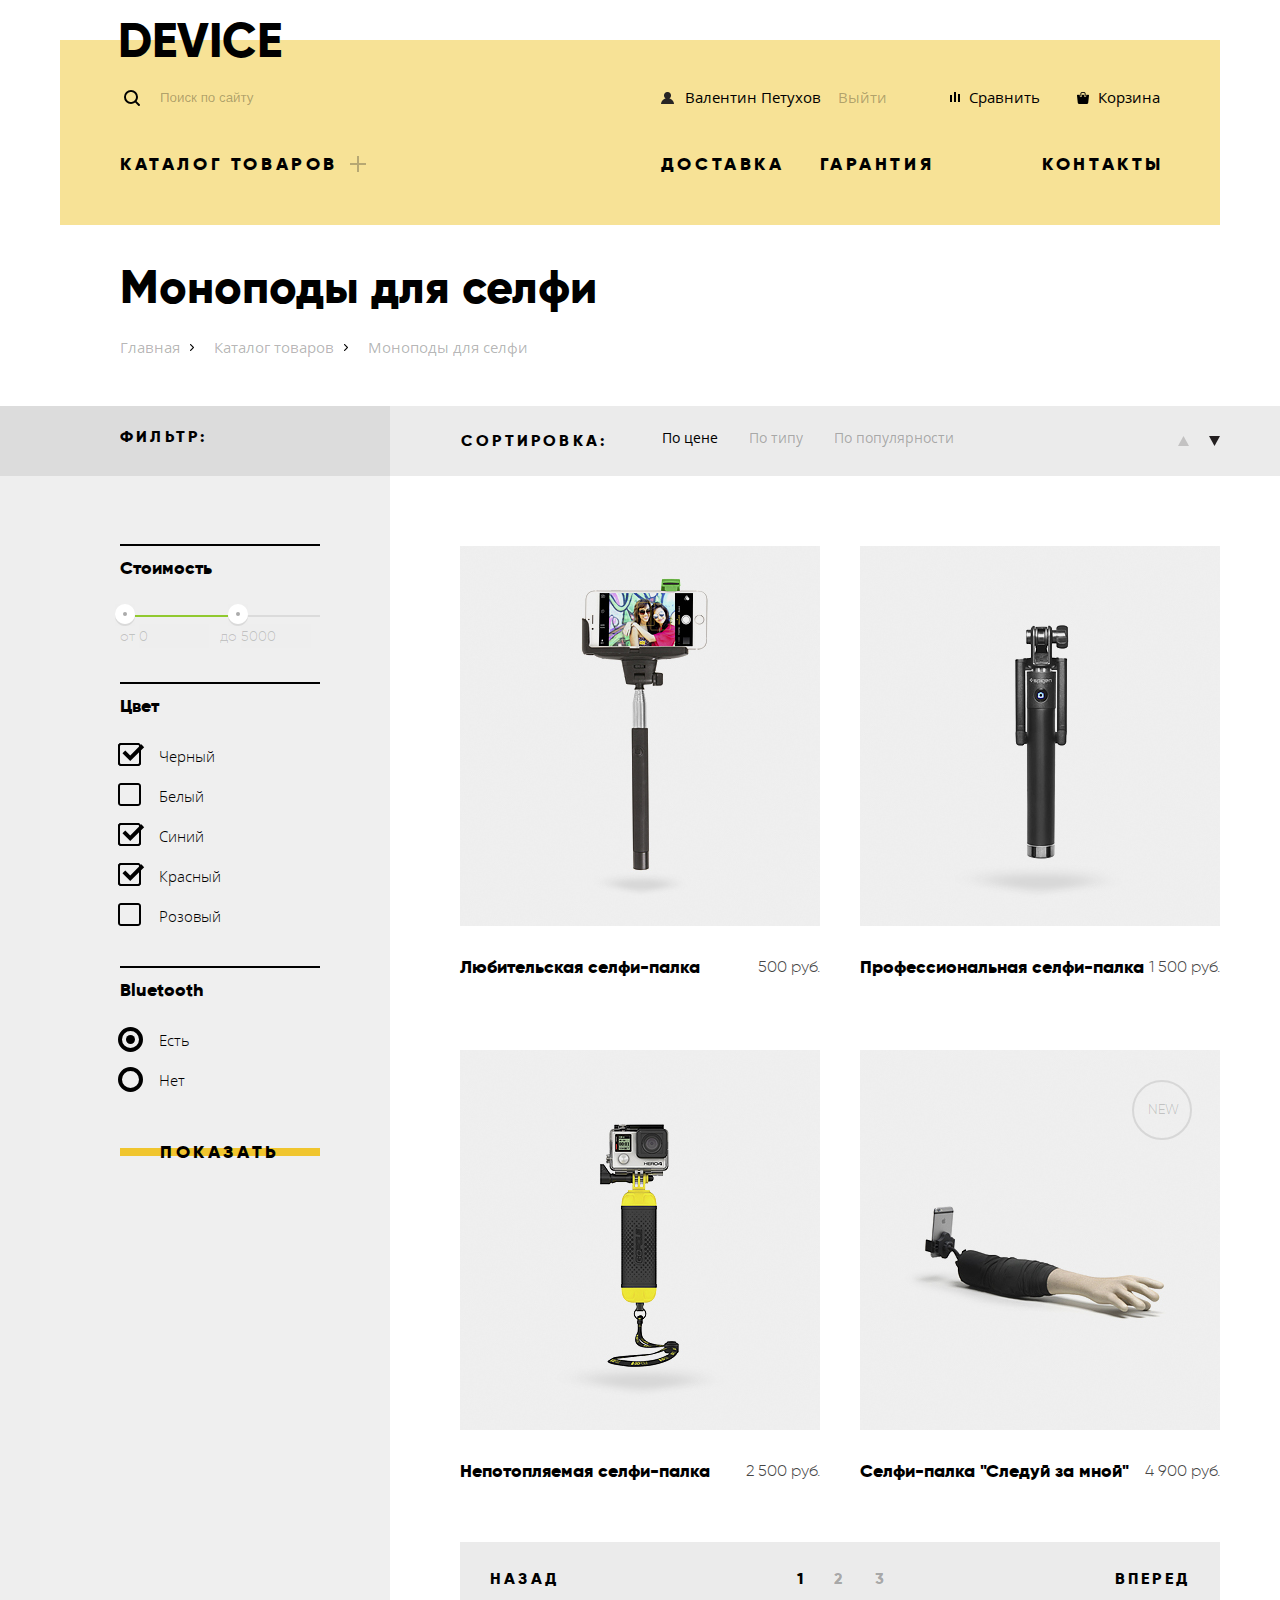
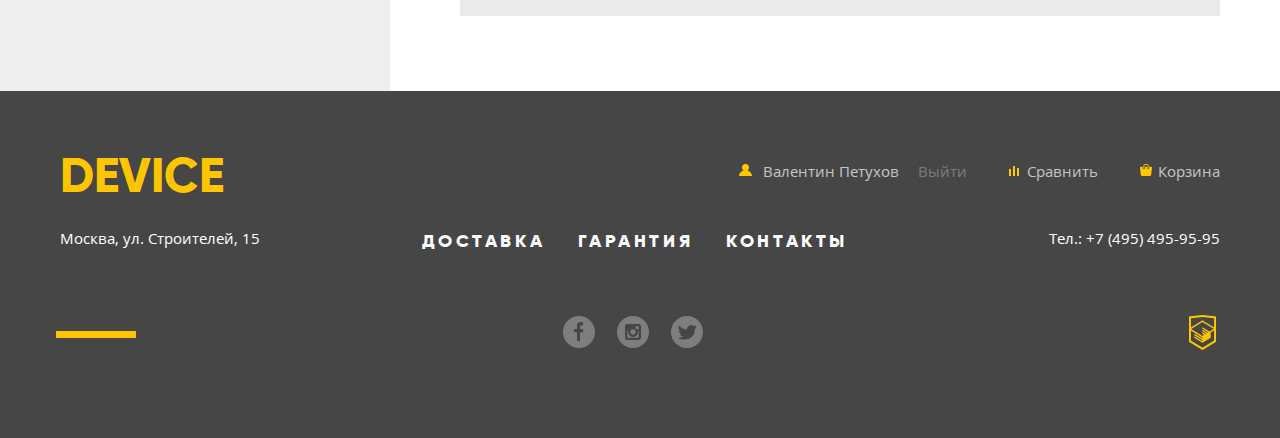
==== commit 85ac6ea7: "Правки поисковой строки и кнопки, главной и каталога" ====
--- a/catalog.html
+++ b/catalog.html
@@ -1,282 +1,294 @@
 <!DOCTYPE html>
 <html lang="ru">
-<head>
-	<meta charset="UTF-8">
-	<title>HTML Academy: Девайс</title>
-	<link href="https://fonts.googleapis.com/css?family=Open+Sans:400,700&amp;subset=cyrillic" rel="stylesheet">
-    <link href="css/normalize.css" rel="stylesheet">
-    <link href="css/style.css" rel="stylesheet">
-</head>
-
-
-<body>
-	<header class="main-header catalog-header">
-		<nav class="main-navigation catalog-navigation">
-
-			<div class="logo logo-catalog">
-				<a href="index.html">DEVICE</a>
-			</div>
-
-			<ul class="user-navigation catalog-user-navigation">	
-				<li class="search-link">
-					<form action="https://echo.htmlacademy.ru" method="get">
-			    		<input name="search" placeholder="Поиск по сайту" type="search">
-			    		<button type="submit">Найти</button>
-			    	</form>
-				</li>
-				<li class="catalog-user-link"><a href="#">Валентин Петухов</a></li>
-				<li class="user-link-out"><a href="#">Выйти</a></li>
-				<li class="catalog-compare-link"><a href="#">Сравнить</a></li>
-				<li class="catalog-cart-link"><a href="#">Корзина</a></li>				
-			</ul>
-
-			<ul class="site-navigation catalog-site-navigation">
-				<li class="catalog-link"><a class="catalog-menu" href="#">Каталог товаров</a>	
-					<ul class="catalog-menu-navigation">
-						<li class="catalog-menu-list-one"><a href="#">Виртуальная реальность</a>
-							<ul>
-								<li><a href="catalog.html">Моноподы для селфи</a></li>
-								<li><a href="#">Экшн-камеры</a></li>				
-							</ul>
-						</li> 
-						<li class="catalog-menu-list-two"><a href="#">Фитнес-браслеты</a>
-		                    <ul>
-								<li><a href="#">Умные часы</a></li>
-							</ul>
-						</li>
-						<li class="catalog-menu-list-three"><a href="#">Квадрокоптеры</a></li>
-					</ul>
-				</li>
-				<li class="delivery-link"><a href="#">Доставка</a></li>
-				<li class="guarantee-link"><a href="#">Гарантия</a></li>	
-				<li class="contacts-link"><a href="#">Контакты</a></li>		
-			</ul>			
-		</nav>	
-	</header>
-
-
-	<main class="container">
-		<div class="catalog-container">
-		    <h1>Моноподы для селфи</h1>
-		    <ul class="breadcrumbs">
-			    <li><a href="index.html">Главная</a></li>
-			    <li><a href="#">Каталог товаров</a></li>
-			    <li class="breadcrumbs-current">Моноподы для селфи</li>
-		    </ul>
-		</div>
-
-        <div class="catalog-columns">
-		    <section class="aside">
-			    <div class="aside-container">
-			        <h2 class="visually-hidden">Фильтр товаров</h2>
-			        <div class="aside-title">
-			            <h3>Фильтр:</h3>
-			        </div>
-			        <form class="filter" action="https://echo.htmlacademy.ru" method="get">
-				        <fieldset>
-					        <legend>Стоимость</legend>	
-					        <div class="range-controls">
-					    	    <div class="scale">
-					    		    <div class="bar"></div>	
-					    	    </div>
-					    	    <button class="toggle toggle-min"></button>
-					    	    <button class="toggle toggle-max"></button>	    	
-					        </div>
-					        <div class="price-controls">
-					            <label class="min-price">от <input type="text" name="min-price" value="0"></label>
-					            <label class="max-price">до <input type="text" name="max-price" value="5000"></label>  
-					        </div> 	
-					    </fieldset>
-
-				        <fieldset>
-					        <legend>Цвет</legend>
-					        <ul>
-						        <li class="filter-option">
-							        <input class="visually-hidden filter-input filter-input-checkbox" type="checkbox" name="Черный" id="filter-black" checked>
-							        <label for="filter-black">Черный</label>
-						        </li>
-						        <li class="filter-option">
-							        <input class="visually-hidden filter-input filter-input-checkbox" type="checkbox" name="Белый" id="filter-white">
-						            <label for="filter-white">Белый</label>
-					            </li>
-						        <li class="filter-option">
-							        <input class="visually-hidden filter-input filter-input-checkbox" type="checkbox" name="Синий" id="filter-blue" checked>
-							        <label for="filter-blue">Синий</label>
-						        </li>
-						        <li class="filter-option">
-						            <input class="visually-hidden filter-input filter-input-checkbox" type="checkbox" name="Красный" id="filter-red" checked> 
-							        <label for="filter-red">Красный</label>
-						        </li>
-						        <li class="filter-option">
-							        <input class="visually-hidden filter-input filter-input-checkbox" type="checkbox" name="Розовый" id="filter-pink">
-							        <label for="filter-pink">Розовый</label>
-						        </li>
-					        </ul>
-					    </fieldset>				       
-
-				        <fieldset>
-					        <legend>Bluetooth</legend>
-					        <ul>
-						        <li class="filter-option">
-							        <input class="visually-hidden filter-input filter-input-radio" type="radio" name="bluetooth" value="yes" id="filter-bluetooth-yes" checked>
-							        <label for="filter-bluetooth-yes">Есть</label>
-						        </li>
-						        <li class="filter-option">
-							        <input class="visually-hidden filter-input filter-input-radio" type="radio" name="bluetooth" value="no" id="filter-bluetooth-no">
-							        <label for="filter-bluetooth-no">Нет</label>
-						        </li>
-					        </ul>					
-				        </fieldset>		
-				        <button type="submit" class="button button-filter">Показать</button>	
-			        </form>	
-			    </div>				
-		    </section>
-
+   <head>
+      <meta charset="UTF-8">
+      <title>HTML Academy: Девайс</title>
+      <link href="https://fonts.googleapis.com/css?family=Open+Sans:400,700&amp;subset=cyrillic" rel="stylesheet">
+      <link href="css/normalize.css" rel="stylesheet">
+      <link href="css/style.css" rel="stylesheet">
+   </head>
+   <body>
+      <header class="main-header catalog-header">
+         <nav class="main-navigation catalog-navigation">
+            <div class="logo logo-catalog">
+               <a href="index.html">DEVICE</a>
+            </div>
+            <ul class="user-navigation catalog-user-navigation">
+               <li class="search-link">
+                  <form action="https://echo.htmlacademy.ru" method="get">
+                     <input class="search-input" name="search" placeholder="Поиск по сайту" type="search">
+                     <button class="search-button" type="submit">Найти</button>
+                  </form>
+               </li>
+               <li class="catalog-user-link"><a href="#">Валентин Петухов</a></li>
+               <li class="user-link-out"><a href="#">Выйти</a></li>
+               <li class="catalog-compare-link"><a href="#">Сравнить</a></li>
+               <li class="catalog-cart-link"><a href="#">Корзина</a></li>
+            </ul>
+            <ul class="site-navigation catalog-site-navigation">
+               <li class="catalog-link">
+                  <a class="catalog-menu" href="#">Каталог товаров</a>	
+                  <ul class="catalog-menu-navigation">
+                     <li class="catalog-menu-list-one">
+                        <a href="#">Виртуальная реальность</a>
+                        <ul>
+                           <li><a href="catalog.html">Моноподы для селфи</a></li>
+                           <li><a href="#">Экшн-камеры</a></li>
+                        </ul>
+                     </li>
+                     <li class="catalog-menu-list-two">
+                        <a href="#">Фитнес-браслеты</a>
+                        <ul>
+                           <li><a href="#">Умные часы</a></li>
+                        </ul>
+                     </li>
+                     <li class="catalog-menu-list-three"><a href="#">Квадрокоптеры</a></li>
+                  </ul>
+               </li>
+               <li class="delivery-link"><a href="#">Доставка</a></li>
+               <li class="guarantee-link"><a href="#">Гарантия</a></li>
+               <li class="contacts-link"><a href="#">Контакты</a></li>
+            </ul>
+         </nav>
+      </header>
+      <main class="container">
+         <div class="catalog-container">
+            <h1>Моноподы для селфи</h1>
+            <ul class="breadcrumbs">
+               <li><a href="index.html">Главная</a></li>
+               <li><a href="#">Каталог товаров</a></li>
+               <li class="breadcrumbs-current">Моноподы для селфи</li>
+            </ul>
+         </div>
+         <div class="catalog-columns">
+            <section class="aside">
+               <div class="aside-container">
+                  <h2 class="visually-hidden">Фильтр товаров</h2>
+                  <div class="aside-title">
+                     <h3>Фильтр:</h3>
+                  </div>
+                  <form class="filter" action="https://echo.htmlacademy.ru" method="get">
+                     <fieldset>
+                        <legend>Стоимость</legend>
+                        <div class="range-controls">
+                           <div class="scale">
+                              <div class="bar"></div>
+                           </div>
+                           <button class="toggle toggle-min"></button>
+                           <button class="toggle toggle-max"></button>	    	
+                        </div>
+                        <div class="price-controls">
+                           <label class="min-price">от <input type="text" name="min-price" value="0"></label>
+                           <label class="max-price">до <input type="text" name="max-price" value="5000"></label>  
+                        </div>
+                     </fieldset>
+                     <fieldset>
+                        <legend>Цвет</legend>
+                        <ul>
+                           <li class="filter-option">
+                              <input class="visually-hidden filter-input filter-input-checkbox" type="checkbox" name="Черный" id="filter-black" checked>
+                              <label for="filter-black">Черный</label>
+                           </li>
+                           <li class="filter-option">
+                              <input class="visually-hidden filter-input filter-input-checkbox" type="checkbox" name="Белый" id="filter-white">
+                              <label for="filter-white">Белый</label>
+                           </li>
+                           <li class="filter-option">
+                              <input class="visually-hidden filter-input filter-input-checkbox" type="checkbox" name="Синий" id="filter-blue" checked>
+                              <label for="filter-blue">Синий</label>
+                           </li>
+                           <li class="filter-option">
+                              <input class="visually-hidden filter-input filter-input-checkbox" type="checkbox" name="Красный" id="filter-red" checked> 
+                              <label for="filter-red">Красный</label>
+                           </li>
+                           <li class="filter-option">
+                              <input class="visually-hidden filter-input filter-input-checkbox" type="checkbox" name="Розовый" id="filter-pink">
+                              <label for="filter-pink">Розовый</label>
+                           </li>
+                        </ul>
+                     </fieldset>
+                     <fieldset>
+                        <legend>Bluetooth</legend>
+                        <ul>
+                           <li class="filter-option">
+                              <input class="visually-hidden filter-input filter-input-radio" type="radio" name="bluetooth" value="yes" id="filter-bluetooth-yes" checked>
+                              <label for="filter-bluetooth-yes">Есть</label>
+                           </li>
+                           <li class="filter-option">
+                              <input class="visually-hidden filter-input filter-input-radio" type="radio" name="bluetooth" value="no" id="filter-bluetooth-no">
+                              <label for="filter-bluetooth-no">Нет</label>
+                           </li>
+                        </ul>
+                     </fieldset>
+                     <button type="submit" class="button button-filter">Показать</button>	
+                  </form>
+               </div>
+            </section>
             <div class="assortment-container">
-
-		        <section class="assortment">
-			        <h2 class="visually-hidden">Сортировка товаров</h2>
-			        <h3>Сортировка:</h3>
-			        <ul class="assortment-list">
-				        <li class="assortment-current"><a>По цене</a></li>
-				        <li class="assortment-item"><a href="#">По типу</a></li>
-				        <li class="assortment-item"><a href="#">По популярности</a></li>
-			        </ul>
-			
-			        <ul class="assortment-switches">
-				        <li><a href="#"><span class="visually-hidden">Вверх</span>
-					        <svg xmlns="http://www.w3.org/2000/svg" width="11" height="10" viewBox="0 0 11 10"><path fill="#231F20" d="M5.5 0L0 10h11z"/></svg>
-				        </a></li>
-				        <li><a class="current" href="#"><span class="visually-hidden">Вниз</span>
-					        <svg xmlns="http://www.w3.org/2000/svg" width="11" height="10" viewBox="0 0 11 10"><path fill="#231F20" d="M5.5 10L0 0h11"/></svg>
-				        </a></li>
-			        </ul>			   			
-		        </section>
-
-		        <section class="catalog">
-			        <h2 class="visually-hidden">Список товаров умных гаджетов</h2>
-			        <ul class="catalog-list">				
-				        <li class="catalog-list-item">
-					        <article>
-					            <img src="img/item-1.jpg" width="360" height="380" alt="Любительская селфи-палка">
-					            <div class="catalog-item-title">
-					                <h1><a href="catalog-item.html">Любительская селфи-палка</a></h1>
-					                <span>500 руб.</span>
-					            </div>
-					            <div class="catalog-item-hover">
-					    	        <a class="button" href="#">В корзину</a>				    
-					    	        <a class="compare" href="#">Добавить к сравнению</a>
-					            </div>
-					        </article>			
-				        </li>
-				        <li class="catalog-list-item">
-					        <article>
-					            <img src="img/item-2.jpg" width="360" height="380" alt="Профессиональная селфи-палка">
-					            <div class="catalog-item-title">
-					                <h1><a href="catalog-item.html">Профессиональная селфи-палка</a></h1>
-					                <span>1 500 руб.</span>
-					            </div>
-					            <div class="catalog-item-hover">
-					    	        <a class="button" href="#">В корзину</a>				    
-					    	        <a class="compare" href="#">Добавить к сравнению</a>
-					            </div>
-					        </article>			
-				        </li>
-				        <li class="catalog-list-item">
-					        <article>
-					            <img src="img/item-3.jpg" width="360" height="380" alt="Непотопляемая селфи-палка">
-					            <div class="catalog-item-title">
-					                <h1><a href="catalog-item.html">Непотопляемая селфи-палка</a></h1>
-					                <span>2 500 руб.</span>
-					            </div>
-					            <div class="catalog-item-hover">
-					    	        <a class="button" href="#">В корзину</a>				    
-					    	        <a class="compare" href="#">Добавить к сравнению</a>
-					            </div>
-					        </article>			
-				        </li>
-				        <li class="catalog-list-item">
-					        <article>
-					            <img src="img/item-4.jpg" width="360" height="380" alt="Селфи-палка Следуй за мной">
-					            <div class="new">
-					                <span>new</span>  
-					                <div><p class="visually-hidden">new-icon</p></div> 
-					            </div>
-					            <div class="catalog-item-title">
-					                <h1><a href="catalog-item.html">Селфи-палка "Следуй за мной"</a></h1>	
-					                <span>4 900 руб.</span>	
-					            </div>
-					            <div class="catalog-item-hover">
-					    	        <a class="button" href="#">В корзину</a>				    
-					    	        <a class="compare" href="#">Добавить к сравнению</a>
-					            </div>
-					        </article>		
-				        </li>				
-                    </ul>
-		        </section>
-			
-			    <ul class="pagination-list">
-				    <li class="pagination-item-button prev-disabled"><a href="#">Назад</a></li>
-				    <li>
-				        <ul class="pagination-item-list">
-				 	        <li class="pagination-item-current"><a>1</a></li>
-				            <li class="pagination-item"><a href="#">2</a></li>
-				            <li class="pagination-item"><a href="#">3</a></li>
-				        </ul>
-				    </li>
-				    <li class="pagination-item-button prev-disabled"><a href="#">Вперед</a></li>
-			    </ul>
-	        </div>
-        </div>	
-	</main>
-
-
-	<footer class="footer footer-catalog">
-	    <div class="footer-container">
-		    <div class="logo logo-footer-catalog">
-			    <a href="index.html">DEVICE</a>
-		    </div>
-
-		    <ul class="user-navigation-footer">	
-			    <li class="footer-user-link-catalog"><a href="#">Валентин Петухов</a></li>
-			    <li class="user-navigation-footer-out"><a href="#">Выйти</a></li>
-			    <li class="footer-compare-link"><a href="#">Сравнить</a></li>
-			    <li class="footer-cart-link"><a href="#">Корзина</a></li>			
-		    </ul>
-
-	        <div class=footer-columns> 
-		        <div class="footer-item">
-		            <p>Москва, ул. Строителей, 15</p>	
-		        </div>
-
-                <div class="social-container">
-		            <ul class="footer-list">
-			            <li><a href="#">Доставка</a></li>
-			            <li><a href="#">Гарантия</a></li>
-			            <li><a href="#">Контакты</a></li>
-		            </ul>
-
-		            <ul class="social-button-list">
-			            <li><a class="social-button" href="#"><span class="visually-hidden">Фейсбук</span>
-			                <svg xmlns="http://www.w3.org/2000/svg" width="32" height="32" viewBox="0 0 32 32"><path fill="#FFF" d="M16 0C7.164 0 0 7.163 0 16s7.164 16 16 16c8.837 0 16-7.164 16-16S24.837 0 16 0zm4.062 9.455h-3.021v3.444h3.021v3.445h-3.021v8.61H14.02v-8.61H11v-3.445h3.021V9.455c0-1.902 1.353-3.445 3.021-3.445h3.021v3.445z"/></svg>
-			            </a></li>
-			            <li><a class="social-button" href="#"><span class="visually-hidden">Инстаграм</span>
-			                <svg xmlns="http://www.w3.org/2000/svg" width="32" height="32" viewBox="0 0 32 32"><g fill="#FFF"><path d="M20.916 16a4.938 4.938 0 1 1-9.877 0c0-.394.051-.773.138-1.14h-.897v6.838h11.396V14.86h-.897c.086.367.137.746.137 1.14z"/><path d="M15.978 18.659c1.466 0 2.659-1.193 2.659-2.659s-1.193-2.659-2.659-2.659c-1.466 0-2.659 1.193-2.659 2.659s1.192 2.659 2.659 2.659zM18.637 10.302h3.039v3.039h-3.039z"/><path d="M16 0C7.164 0 0 7.164 0 16c0 8.837 7.164 16 16 16 8.837 0 16-7.163 16-16 0-8.836-7.163-16-16-16zm7.955 21.698a2.285 2.285 0 0 1-2.279 2.279H10.279A2.285 2.285 0 0 1 8 21.698V10.302a2.286 2.286 0 0 1 2.279-2.279h11.396a2.286 2.286 0 0 1 2.279 2.279v11.396z"/></g></svg>
-			            </a></li>
-			            <li><a class="social-button" href="#"><span class="visually-hidden">Твиттер</span>
-			    	        <svg xmlns="http://www.w3.org/2000/svg" width="32" height="32" viewBox="0 0 32 32"><path fill="#FFF" d="M16 0C7.164 0 0 7.164 0 16c0 8.837 7.164 16 16 16 8.837 0 16-7.163 16-16 0-8.836-7.163-16-16-16zm7.944 12.809c-.251 6.516-3.463 10.832-10.992 10.702h-.486c-.447 0-4.543-.443-5.344-1.823 2.479.19 4.247-.406 5.12-1.136-1.048-.289-2.923-.461-3.251-2.848.384.104.618.221 1.299.113-1.307-.824-2.758-1.519-2.679-3.643.311.317 1.164.518 1.46.457-.768-.233-2.149-3.244-.974-4.781 1.984 1.79 4.075 3.482 7.804 3.643.227-2.214 1.24-3.699 3.168-4.325 1.84-.479 3.255.26 3.901 1.138.737-.224 1.453-.466 2.193-.685-.004.833-.569 1.463-.935 1.709.747.165 1.423-.475 1.423-.475-.184.963-1.094 1.725-1.707 1.954z"/></svg>
-			            </a></li>
-		            </ul>
-	            </div>
-		
-		        <div class="footer-item-container">
-		            <div class="footer-item">
-		                <p>Тел.: +7 (495) 495-95-95</p>	
-		            </div>
-		            <a class="logo-academy" href="https://htmlacademy.ru/intensive/htmlcss"><img src="img/logo-html.png" width="27" height="35" alt="Академия"></a>
-	            </div>
-	        </div>
-	    </div>
-	</footer>
-</body>
+               <section class="assortment">
+                  <h2 class="visually-hidden">Сортировка товаров</h2>
+                  <h3>Сортировка:</h3>
+                  <ul class="assortment-list">
+                     <li class="assortment-current"><a>По цене</a></li>
+                     <li class="assortment-item"><a href="#">По типу</a></li>
+                     <li class="assortment-item"><a href="#">По популярности</a></li>
+                  </ul>
+                  <ul class="assortment-switches">
+                     <li>
+                        <a href="#">
+                           <span class="visually-hidden">Вверх</span>
+                           <svg xmlns="http://www.w3.org/2000/svg" width="11" height="10" viewBox="0 0 11 10">
+                              <path fill="#231F20" d="M5.5 0L0 10h11z"/>
+                           </svg>
+                        </a>
+                     </li>
+                     <li>
+                        <a class="current" href="#">
+                           <span class="visually-hidden">Вниз</span>
+                           <svg xmlns="http://www.w3.org/2000/svg" width="11" height="10" viewBox="0 0 11 10">
+                              <path fill="#231F20" d="M5.5 10L0 0h11"/>
+                           </svg>
+                        </a>
+                     </li>
+                  </ul>
+               </section>
+               <section class="catalog">
+                  <h2 class="visually-hidden">Список товаров умных гаджетов</h2>
+                  <ul class="catalog-list">
+                     <li class="catalog-list-item">
+                        <article>
+                           <img src="img/item-1.jpg" width="360" height="380" alt="Любительская селфи-палка">
+                           <div class="catalog-item-title">
+                              <h1><a href="catalog-item.html">Любительская селфи-палка</a></h1>
+                              <span>500 руб.</span>
+                           </div>
+                           <div class="catalog-item-hover">
+                              <a class="button" href="#">В корзину</a>				    
+                              <a class="compare" href="#">Добавить к сравнению</a>
+                           </div>
+                        </article>
+                     </li>
+                     <li class="catalog-list-item">
+                        <article>
+                           <img src="img/item-2.jpg" width="360" height="380" alt="Профессиональная селфи-палка">
+                           <div class="catalog-item-title">
+                              <h1><a href="catalog-item.html">Профессиональная селфи-палка</a></h1>
+                              <span>1 500 руб.</span>
+                           </div>
+                           <div class="catalog-item-hover">
+                              <a class="button" href="#">В корзину</a>				    
+                              <a class="compare" href="#">Добавить к сравнению</a>
+                           </div>
+                        </article>
+                     </li>
+                     <li class="catalog-list-item">
+                        <article>
+                           <img src="img/item-3.jpg" width="360" height="380" alt="Непотопляемая селфи-палка">
+                           <div class="catalog-item-title">
+                              <h1><a href="catalog-item.html">Непотопляемая селфи-палка</a></h1>
+                              <span>2 500 руб.</span>
+                           </div>
+                           <div class="catalog-item-hover">
+                              <a class="button" href="#">В корзину</a>				    
+                              <a class="compare" href="#">Добавить к сравнению</a>
+                           </div>
+                        </article>
+                     </li>
+                     <li class="catalog-list-item">
+                        <article>
+                           <img src="img/item-4.jpg" width="360" height="380" alt="Селфи-палка Следуй за мной">
+                           <div class="new">
+                              <span>new</span>  
+                              <div>
+                                 <p class="visually-hidden">new-icon</p>
+                              </div>
+                           </div>
+                           <div class="catalog-item-title">
+                              <h1><a href="catalog-item.html">Селфи-палка "Следуй за мной"</a></h1>
+                              <span>4 900 руб.</span>	
+                           </div>
+                           <div class="catalog-item-hover">
+                              <a class="button" href="#">В корзину</a>				    
+                              <a class="compare" href="#">Добавить к сравнению</a>
+                           </div>
+                        </article>
+                     </li>
+                  </ul>
+               </section>
+               <ul class="pagination-list">
+                  <li class="pagination-item-button prev-disabled"><a href="#">Назад</a></li>
+                  <li>
+                     <ul class="pagination-item-list">
+                        <li class="pagination-item-current"><a>1</a></li>
+                        <li class="pagination-item"><a href="#">2</a></li>
+                        <li class="pagination-item"><a href="#">3</a></li>
+                     </ul>
+                  </li>
+                  <li class="pagination-item-button prev-disabled"><a href="#">Вперед</a></li>
+               </ul>
+            </div>
+         </div>
+      </main>
+      <footer class="footer footer-catalog">
+         <div class="footer-container">
+            <div class="logo logo-footer-catalog">
+               <a href="index.html">DEVICE</a>
+            </div>
+            <ul class="user-navigation-footer">
+               <li class="footer-user-link-catalog"><a href="#">Валентин Петухов</a></li>
+               <li class="user-navigation-footer-out"><a href="#">Выйти</a></li>
+               <li class="footer-compare-link"><a href="#">Сравнить</a></li>
+               <li class="footer-cart-link"><a href="#">Корзина</a></li>
+            </ul>
+            <div class=footer-columns>
+               <div class="footer-item">
+                  <p>Москва, ул. Строителей, 15</p>
+               </div>
+               <div class="social-container">
+                  <ul class="footer-list">
+                     <li><a href="#">Доставка</a></li>
+                     <li><a href="#">Гарантия</a></li>
+                     <li><a href="#">Контакты</a></li>
+                  </ul>
+                  <ul class="social-button-list">
+                     <li>
+                        <a class="social-button" href="#">
+                           <span class="visually-hidden">Фейсбук</span>
+                           <svg xmlns="http://www.w3.org/2000/svg" width="32" height="32" viewBox="0 0 32 32">
+                              <path fill="#FFF" d="M16 0C7.164 0 0 7.163 0 16s7.164 16 16 16c8.837 0 16-7.164 16-16S24.837 0 16 0zm4.062 9.455h-3.021v3.444h3.021v3.445h-3.021v8.61H14.02v-8.61H11v-3.445h3.021V9.455c0-1.902 1.353-3.445 3.021-3.445h3.021v3.445z"/>
+                           </svg>
+                        </a>
+                     </li>
+                     <li>
+                        <a class="social-button" href="#">
+                           <span class="visually-hidden">Инстаграм</span>
+                           <svg xmlns="http://www.w3.org/2000/svg" width="32" height="32" viewBox="0 0 32 32">
+                              <g fill="#FFF">
+                                 <path d="M20.916 16a4.938 4.938 0 1 1-9.877 0c0-.394.051-.773.138-1.14h-.897v6.838h11.396V14.86h-.897c.086.367.137.746.137 1.14z"/>
+                                 <path d="M15.978 18.659c1.466 0 2.659-1.193 2.659-2.659s-1.193-2.659-2.659-2.659c-1.466 0-2.659 1.193-2.659 2.659s1.192 2.659 2.659 2.659zM18.637 10.302h3.039v3.039h-3.039z"/>
+                                 <path d="M16 0C7.164 0 0 7.164 0 16c0 8.837 7.164 16 16 16 8.837 0 16-7.163 16-16 0-8.836-7.163-16-16-16zm7.955 21.698a2.285 2.285 0 0 1-2.279 2.279H10.279A2.285 2.285 0 0 1 8 21.698V10.302a2.286 2.286 0 0 1 2.279-2.279h11.396a2.286 2.286 0 0 1 2.279 2.279v11.396z"/>
+                              </g>
+                           </svg>
+                        </a>
+                     </li>
+                     <li>
+                        <a class="social-button" href="#">
+                           <span class="visually-hidden">Твиттер</span>
+                           <svg xmlns="http://www.w3.org/2000/svg" width="32" height="32" viewBox="0 0 32 32">
+                              <path fill="#FFF" d="M16 0C7.164 0 0 7.164 0 16c0 8.837 7.164 16 16 16 8.837 0 16-7.163 16-16 0-8.836-7.163-16-16-16zm7.944 12.809c-.251 6.516-3.463 10.832-10.992 10.702h-.486c-.447 0-4.543-.443-5.344-1.823 2.479.19 4.247-.406 5.12-1.136-1.048-.289-2.923-.461-3.251-2.848.384.104.618.221 1.299.113-1.307-.824-2.758-1.519-2.679-3.643.311.317 1.164.518 1.46.457-.768-.233-2.149-3.244-.974-4.781 1.984 1.79 4.075 3.482 7.804 3.643.227-2.214 1.24-3.699 3.168-4.325 1.84-.479 3.255.26 3.901 1.138.737-.224 1.453-.466 2.193-.685-.004.833-.569 1.463-.935 1.709.747.165 1.423-.475 1.423-.475-.184.963-1.094 1.725-1.707 1.954z"/>
+                           </svg>
+                        </a>
+                     </li>
+                  </ul>
+               </div>
+               <div class="footer-item-container">
+                  <div class="footer-item">
+                     <p>Тел.: +7 (495) 495-95-95</p>
+                  </div>
+                  <a class="logo-academy" href="https://htmlacademy.ru/intensive/htmlcss"><img src="img/logo-html.png" width="27" height="35" alt="Академия"></a>
+               </div>
+            </div>
+         </div>
+      </footer>
+   </body>
 </html>--- a/css/style.css
+++ b/css/style.css
@@ -90,8 +90,8 @@
 .user-navigation {
 	margin: 0;
 	margin-top: -6px;
-	padding: 0;
-	padding-bottom: 40px;
+	padding: 0;	
+	padding-bottom: 32px;
 	display: flex;
 	flex-wrap: wrap;
 	justify-content: space-between;
@@ -165,152 +165,45 @@
 	color: #000000;
 }
 
-.search-link form {
-	min-width: 300px;
+.search-link form {	
+	margin-top: -7px;
+	min-width: 315px;
 	font-family: 'Open-Sans', Arial, sans-serif;
 	font-size: 15px;
 	line-height: 30px;
 	font-weight: 300;
-	position: relative;
-	/*overflow: hidden;*/
-}
-
-.search-link input {
-	min-width: 300px;
+	position: relative;	
+}
+
+.search-input {	
+	min-width: 315px;
 	padding: 0;
 	border: none;
 	background: transparent;
 	color: rgba(0, 0, 0, 0.3);
 	outline: none;
-}
-
-.search-link button {
+	position: relative;
+}
+
+.search-button {
 	width: 81px;
 	height: 45px;
 	border: 2px solid #000000;
 	background: #f7e296;
 	color: #000000;
-	position: absolute;
-	top: -7px;
-	left: 305px;
-	opacity: 0;
-}
-
-.search-link input[type="search"]:hover,
-.search-link input[type="search"]:focus {
-	color: rgba(0, 0, 0, 0.6);
-	background: transparent;
-}
-
-.search-link input[type="search"]:active {
-	color: #000000;
-	background: transparent;
-}
-
-input[type="search"]::-webkit-input-placeholder {
-	color: rgba(0, 0, 0, 0.3);
-}
-
-input[type="search"]::-moz-placeholder {
-	color: rgba(0, 0, 0, 0.3);
-}
-
-input[type="search"]:-moz-placeholder {
-	color: rgba(0, 0, 0, 0.3);
-}
-
-input[type="search"]:-ms-input-placeholder {
-	color: rgba(0, 0, 0, 0.3);
-}
-
-input[type="search"]:hover::-webkit-input-placeholder {
-	color: rgba(0, 0, 0, 0.6);
-	outline: none;
-}
-
-input[type="search"]:hover::-moz-placeholder {
-	color: rgba(0, 0, 0, 0.6);
-	outline: none;
-}
-
-input[type="search"]:hover:-moz-placeholder {
-	color: rgba(0, 0, 0, 0.6);
-	outline: none;
-}
-
-input[type="search"]:hover:-ms-input-placeholder {
-	color: rgba(0, 0, 0, 0.6);
-	outline: none;
-}
-
-input[type="search"]:focus::-webkit-input-placeholder+.search-link button {
-	color: #000000;
-	border-bottom: 2px solid #000000;
-	outline: none;
-	opacity: 1;
-}
-
-input[type="search"]:focus::-moz-placeholder {
-	color: #000000;
-	outline: none;
-}
-
-input[type="search"]:focus:-moz-placeholder {
-	color: #000000;
-	outline: none;
-}
-
-input[type="search"]:focus:-ms-input-placeholder {
-	color: #000000;
-	outline: none;
-}
-
-input[type="search"]:active::-webkit-input-placeholder {
-	color: #000000;
-	outline: none;
-}
-
-input[type="search"]:active::-moz-placeholder {
-	color: #000000;
-	outline: none;
-}
-
-input[type="search"]:active:-moz-placeholder {
-	color: #000000;
-	outline: none;
-}
-
-input[type="search"]:active:-ms-input-placeholder {
-	color: #000000;
-	outline: none;
-}
-
-.search-link form:hover .search-link button:hover {
+	position: relative;
+	visibility: hidden;
+}
+
+.search-button::after {
+	content: "";
+	position: absolute;
+	top: 41px;
+	left: -358px;
+	width: 360px;
+	height: 2px;
 	background: #000000;
-	color: #ffffff;
-}
-
-.search-link button:hover {
-	background: #000000;
-	color: #ffffff;
-	opacity: 1;
-}
-
-.search-link button:active {
-	background: #000000;
-	color: rgba(255, 255, 255, 0.3);
-	opacity: 1;
-}
-
-input[type="search"]:focus+.search-link button,
-input[type="search"]:active+.search-link button {
-	opacity: 1;
-}
-
-.user-navigation .search-link {
-	padding-left: 40px;
-	position: relative;
-	margin-right: 202px;
+	visibility: hidden;
 }
 
 .search-link::before {
@@ -325,6 +218,113 @@
 	background-position: 0 0;
 }
 
+.search-input:hover {
+	color: rgba(0, 0, 0, 0.6);
+	background: transparent;
+}
+
+.search-input:focus {
+	color: #000000;
+}
+
+.search-input:focus + .search-button,
+.search-button:active {
+	visibility: visible;
+	outline: none;
+}
+
+.search-input:focus + .search-button::after {
+	visibility: visible;
+}
+
+.search-button:active::after {
+	visibility: visible;
+}
+
+.search-input::-webkit-input-placeholder {
+	color: rgba(0, 0, 0, 0.3);
+}
+
+.search-input::-moz-placeholder {
+	color: rgba(0, 0, 0, 0.3);
+}
+
+.search-input:-moz-placeholder {
+	color: rgba(0, 0, 0, 0.3);
+}
+
+.search-input:-ms-input-placeholder {
+	color: rgba(0, 0, 0, 0.3);
+}
+
+.search-input:hover::-webkit-input-placeholder {
+	color: rgba(0, 0, 0, 0.6);
+	outline: none;
+}
+
+.search-input:hover::-moz-placeholder {
+	color: rgba(0, 0, 0, 0.6);
+	outline: none;
+}
+
+.search-input:hover:-moz-placeholder {
+	color: rgba(0, 0, 0, 0.6);
+	outline: none;
+}
+
+.search-input:hover:-ms-input-placeholder {
+	color: rgba(0, 0, 0, 0.6);
+	outline: none;
+}
+
+.search-input:focus::-webkit-input-placeholder {
+	color: rgba(0, 0, 0, 0.6);
+	outline: none;
+}
+
+.search-input:focus::-moz-placeholder {
+	color: rgba(0, 0, 0, 0.6);
+	outline: none;
+}
+
+.search-input:focus:-moz-placeholder {
+	color: rgba(0, 0, 0, 0.6);
+	outline: none;
+}
+
+.search-input:focus:-ms-input-placeholder {
+	color: rgba(0, 0, 0, 0.6);
+	outline: none;
+}
+
+.search-button:hover {
+	background: #000000;
+	color: #ffffff;
+}
+
+.search-button:active {
+	background: #000000;
+	color: rgba(255, 255, 255, 0.3);
+}
+
+.user-navigation .search-link {
+	padding-left: 40px;
+	position: relative;
+	margin-right: 102px;
+}
+
+.search-link::before {
+	position: absolute;
+	top: 8px;
+	left: 4px;
+	content: "";
+	width: 16px;
+	height: 16px;
+	background-image: url("../img/svg-device/search.svg");
+	background-repeat: no-repeat;
+	background-position: 0 0;
+}
+
 .user-navigation .user-link,
 .user-navigation .compare-link,
 .user-navigation .cart-link {
@@ -332,18 +332,6 @@
 	position: relative;
 }
 
-.user-link::before {
-	position: absolute;
-	top: 10px;
-	left: -2px;
-	content: "";
-	width: 13px;
-	height: 12px;
-	background-image: url("../img/svg-device/user.svg");
-	background-repeat: no-repeat;
-	background-position: 0 0;
-}
-
 .user-link:hover::before,
 .user-link:focus::before {
 	opacity: 0.6;
@@ -351,6 +339,18 @@
 
 .user-link:active::before {
 	opacity: 0.3;
+}
+
+.user-link::before {
+	position: absolute;
+	top: 10px;
+	left: -1px;
+	content: "";
+	width: 13px;
+	height: 12px;
+	background-image: url(../img/svg-device/user.svg);
+	background-repeat: no-repeat;
+	background-position: 0 0;
 }
 
 .compare-link::before {
@@ -1421,7 +1421,7 @@
 }
 
 .catalog-site-navigation {
-	padding-top: 38px;
+	padding-top: 32px;
 }
 
 .container {
